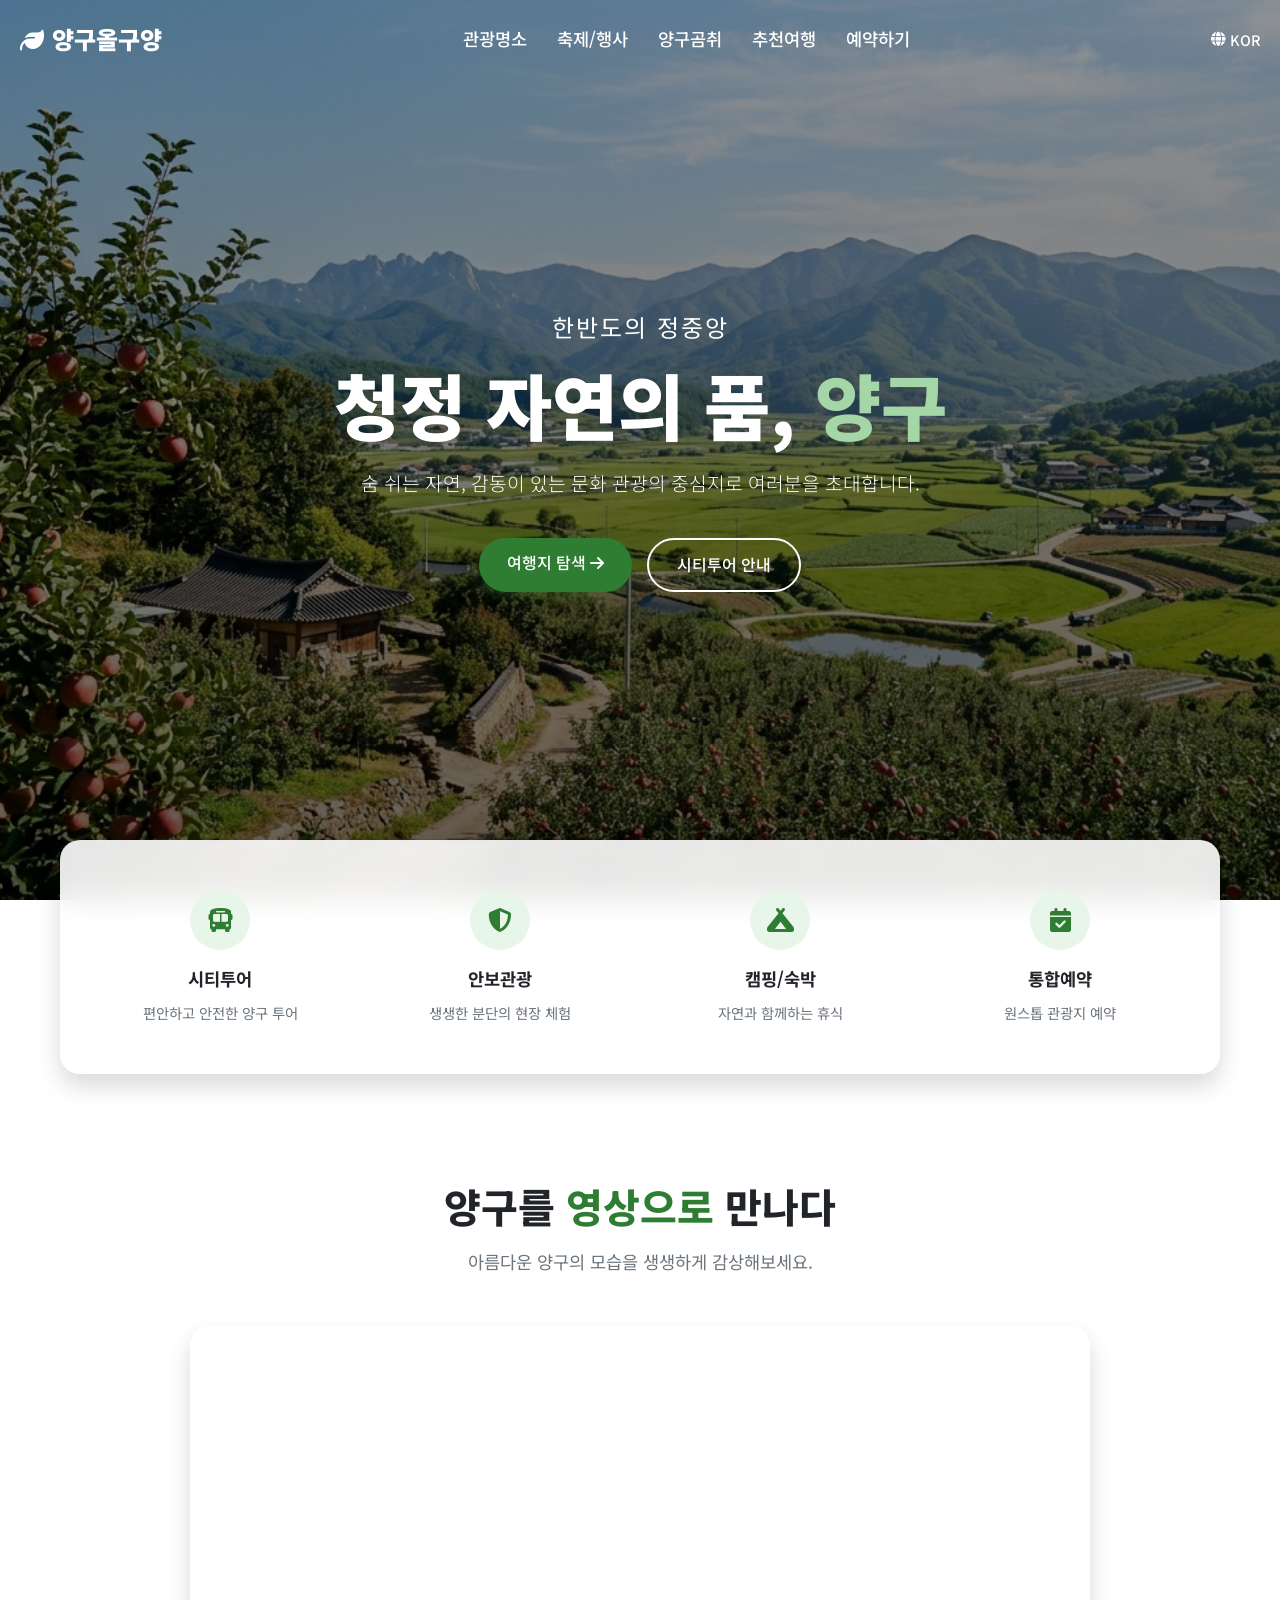
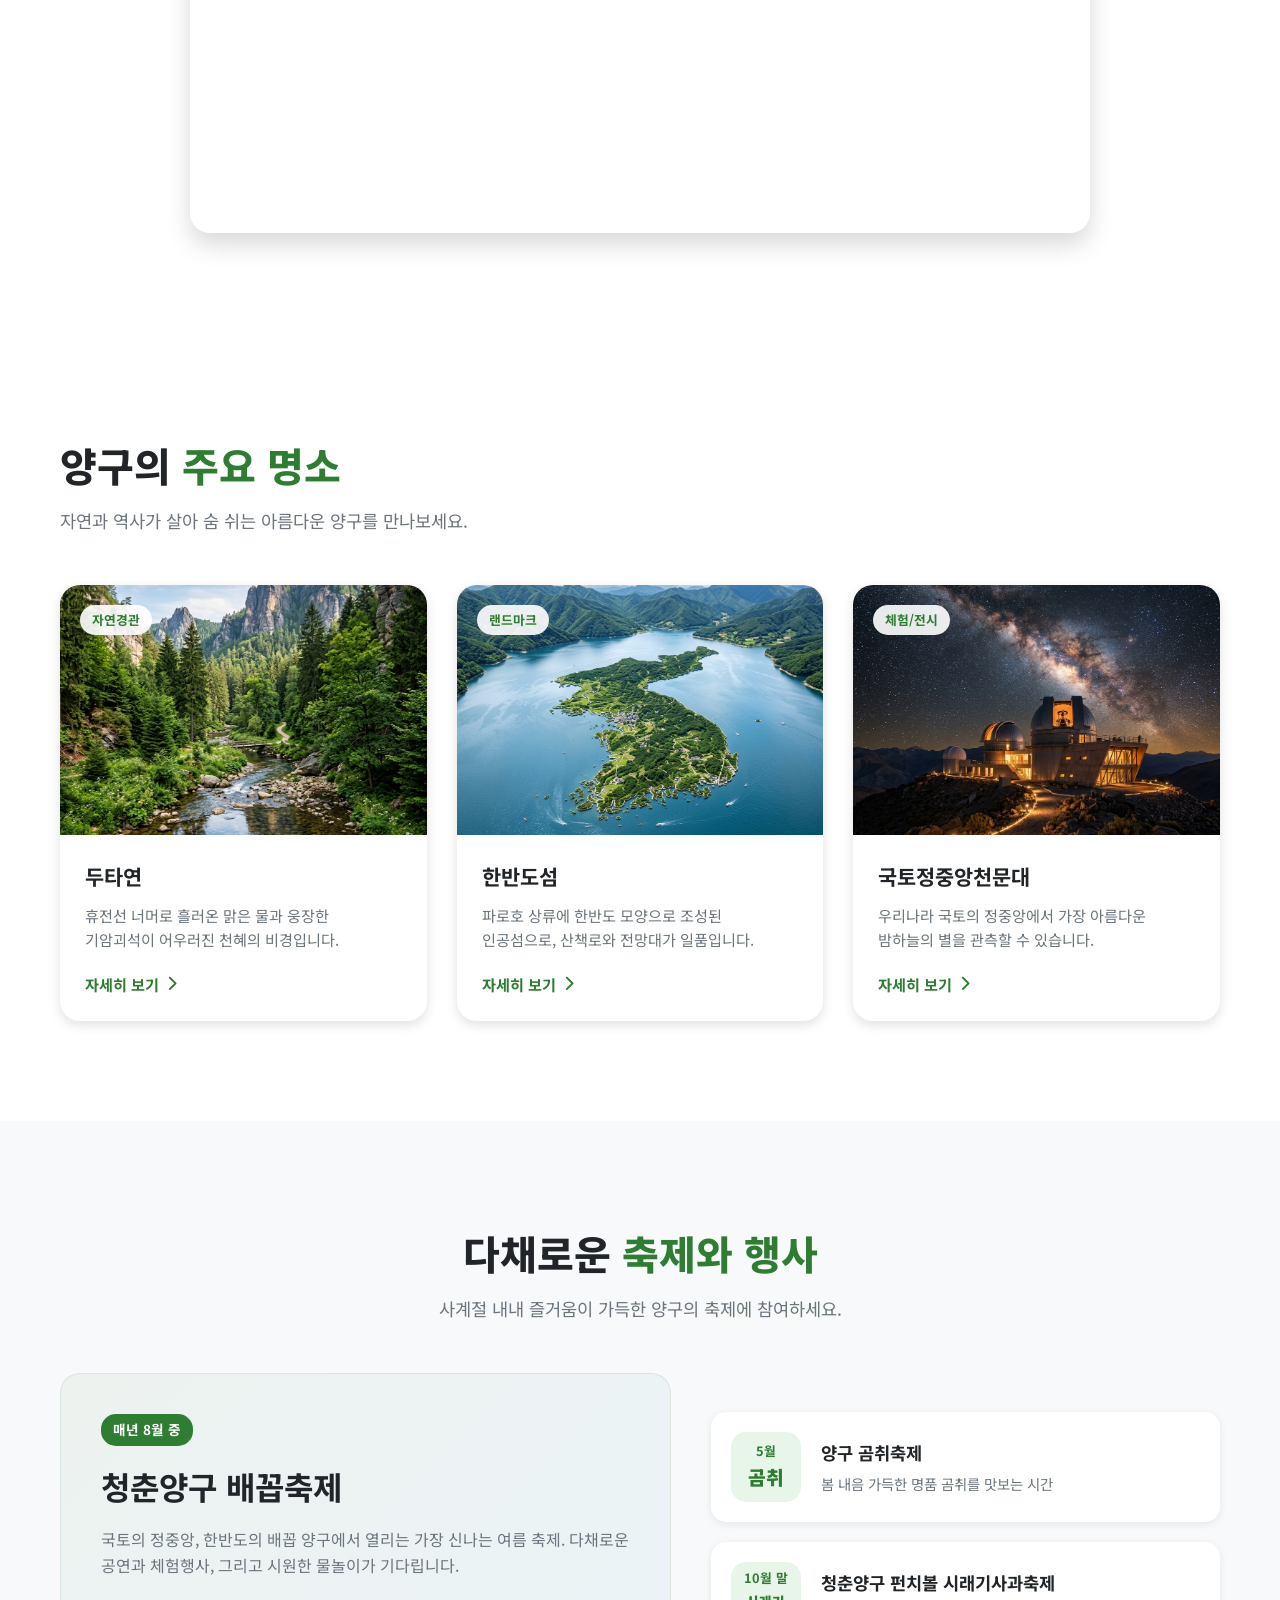
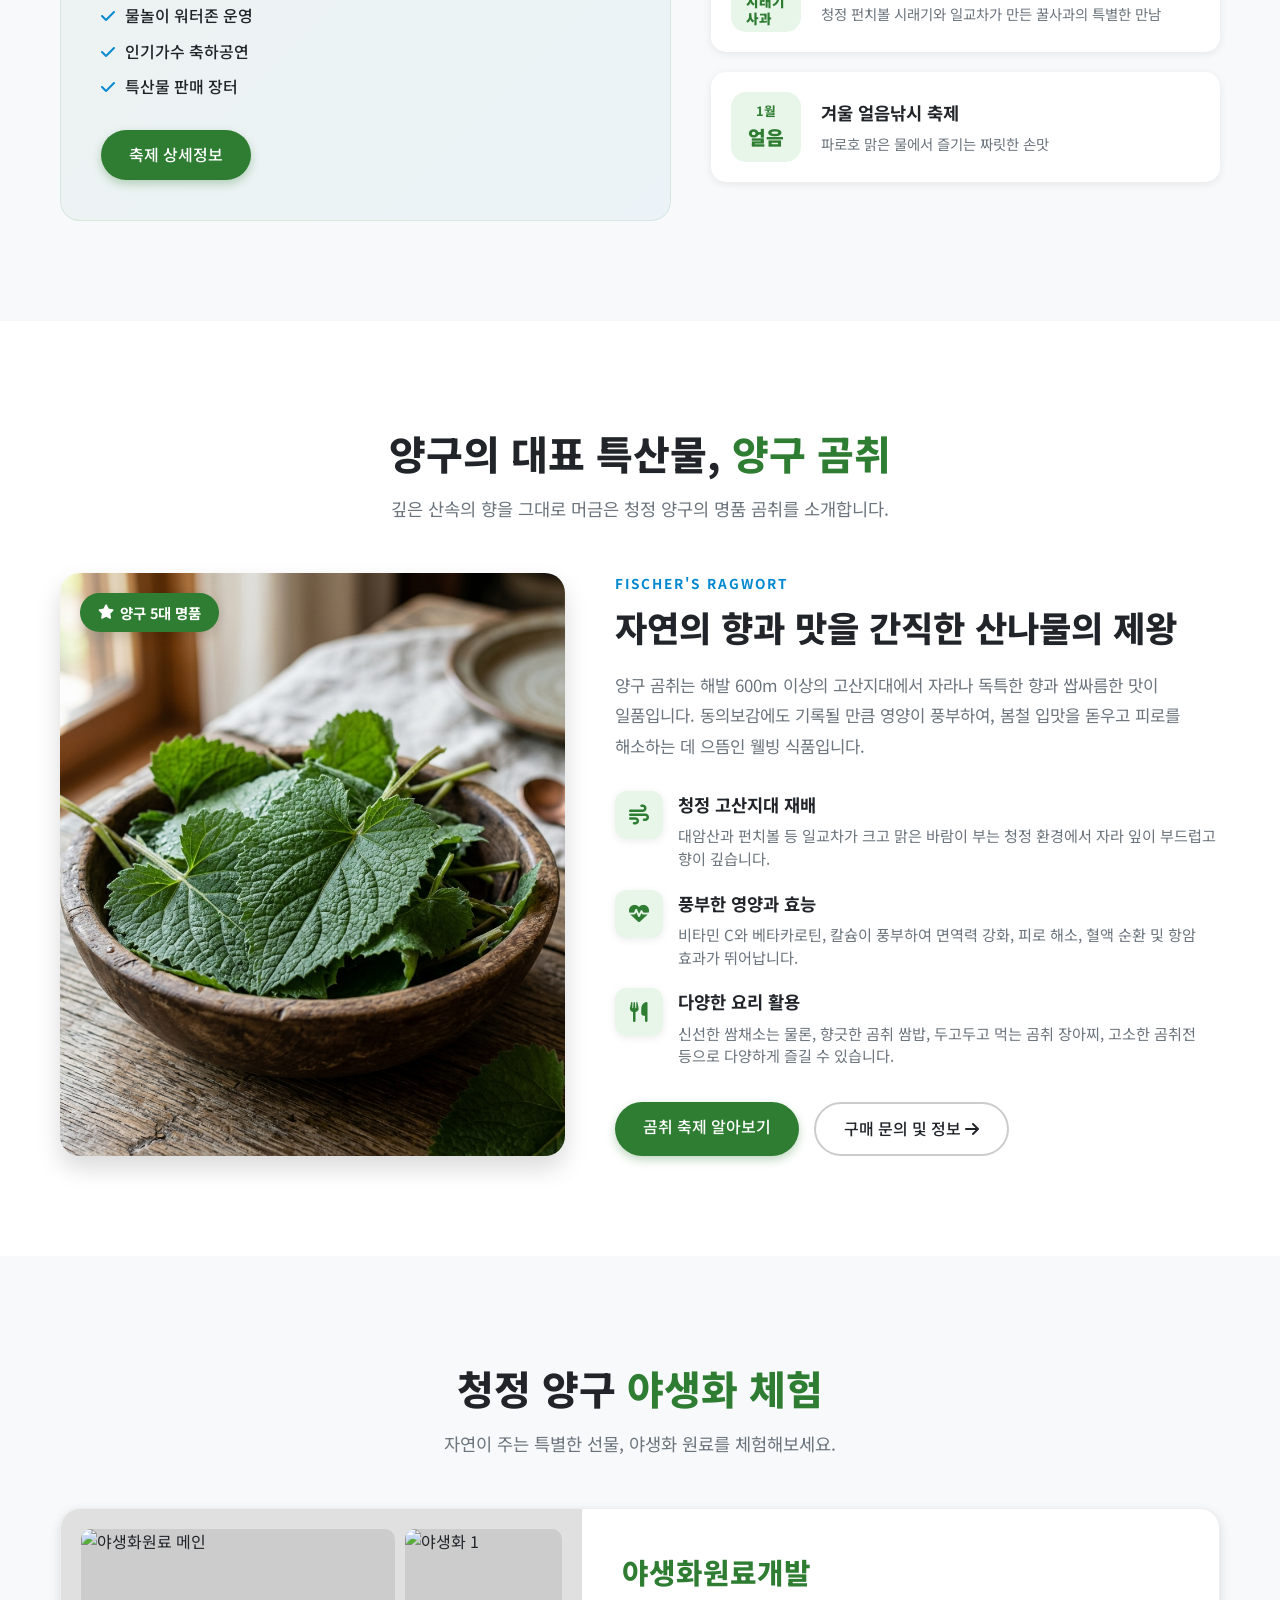
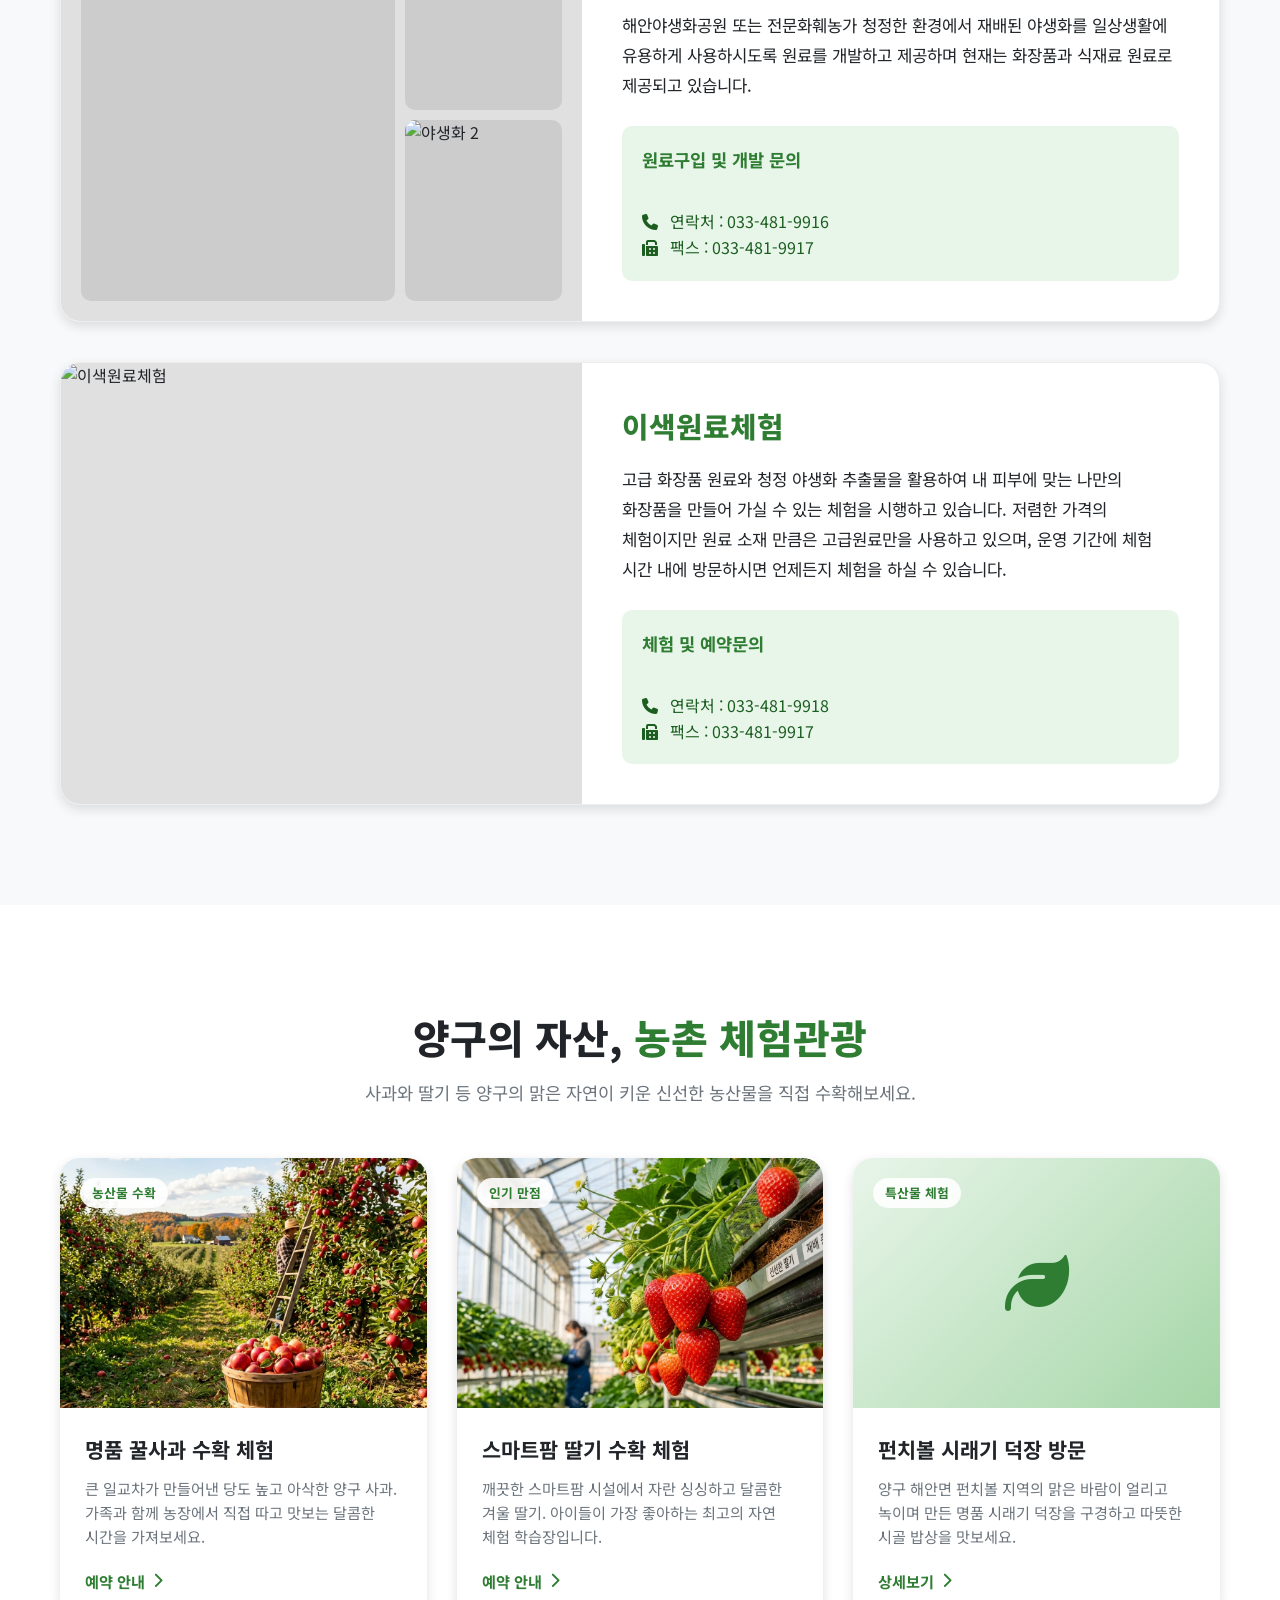
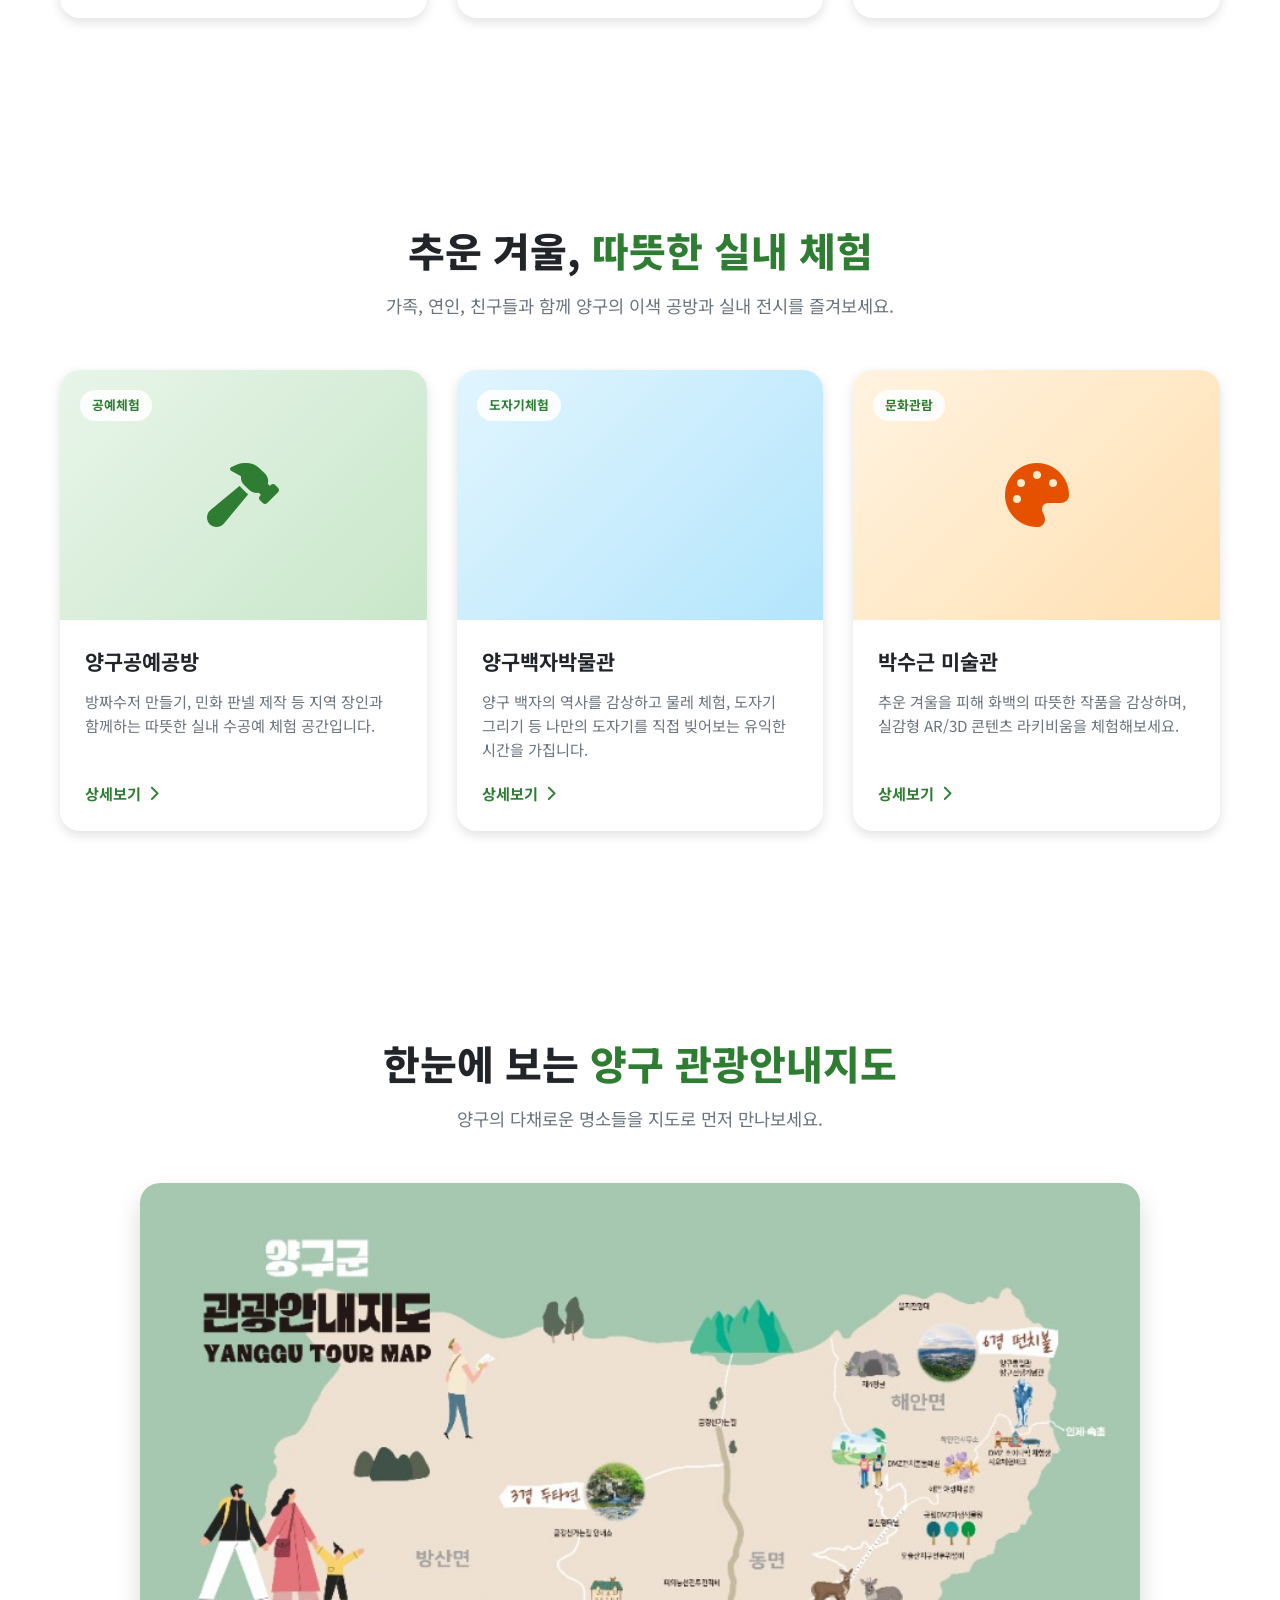
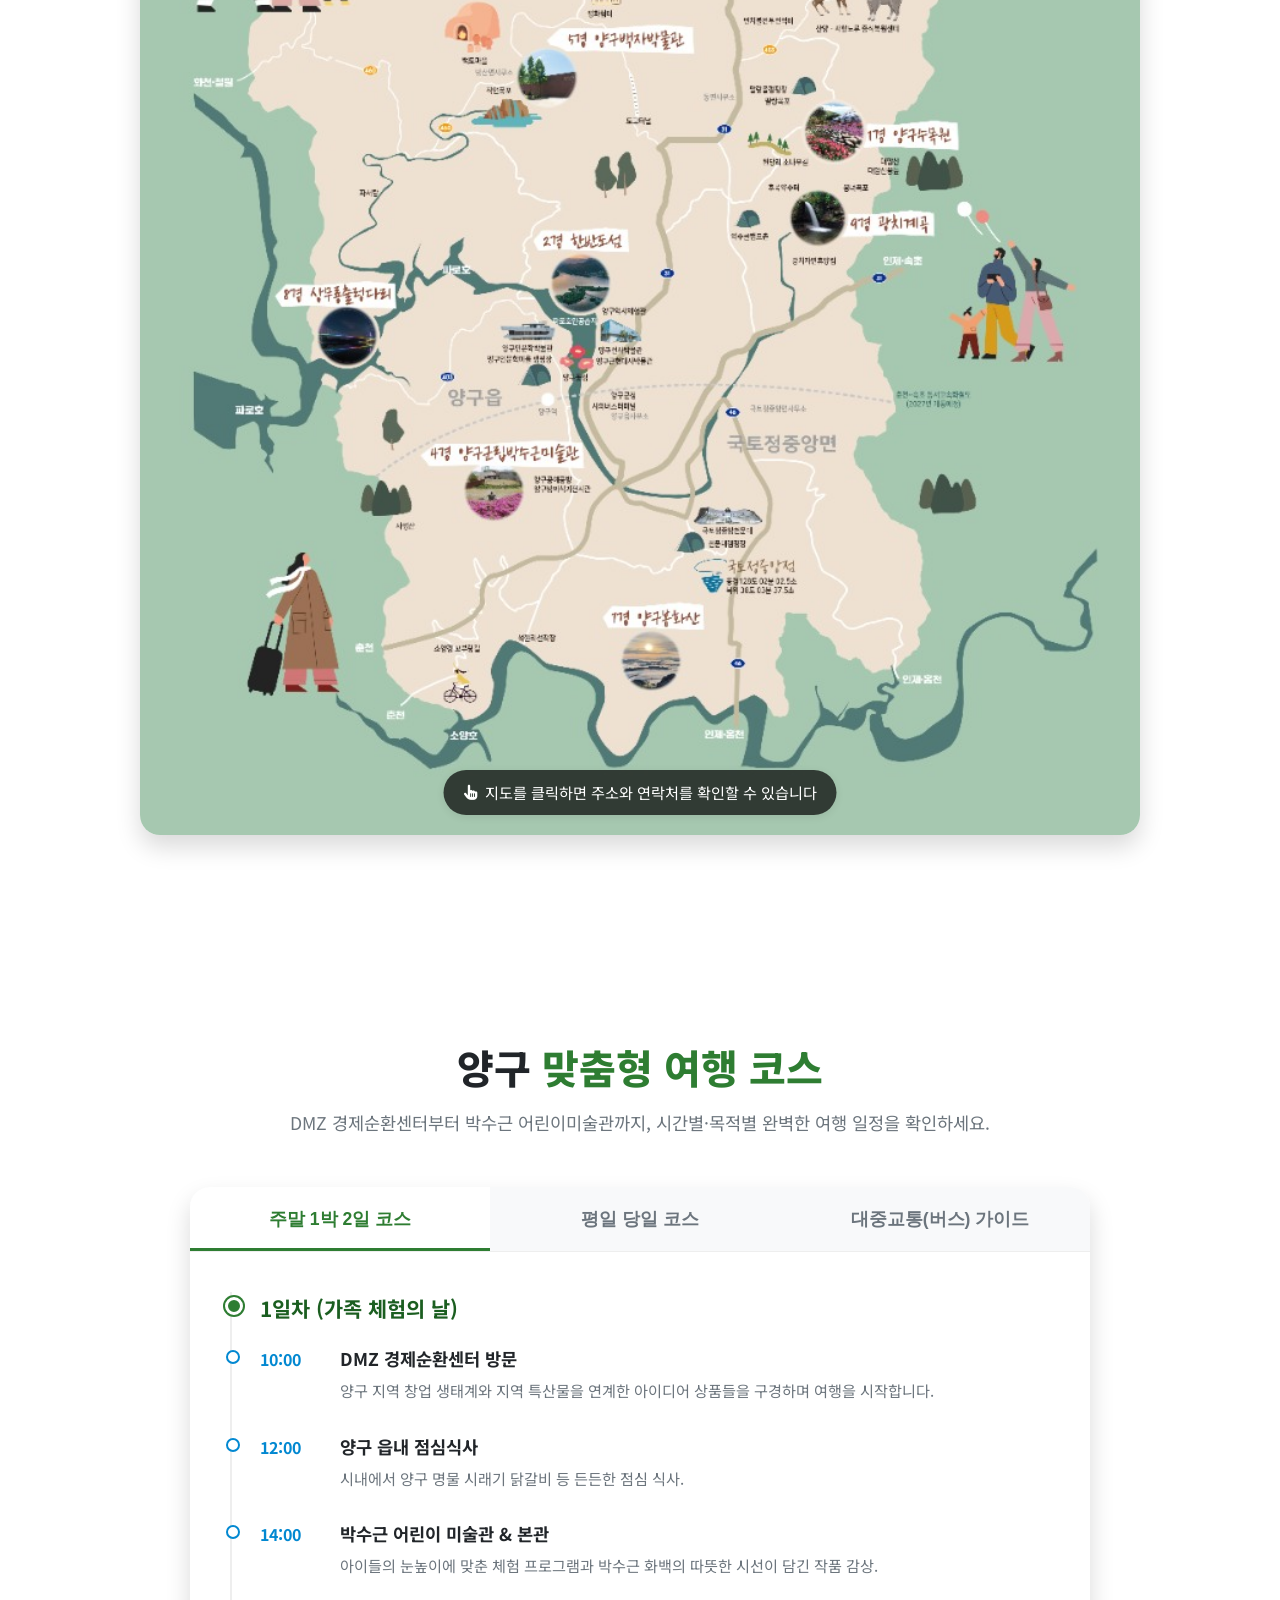
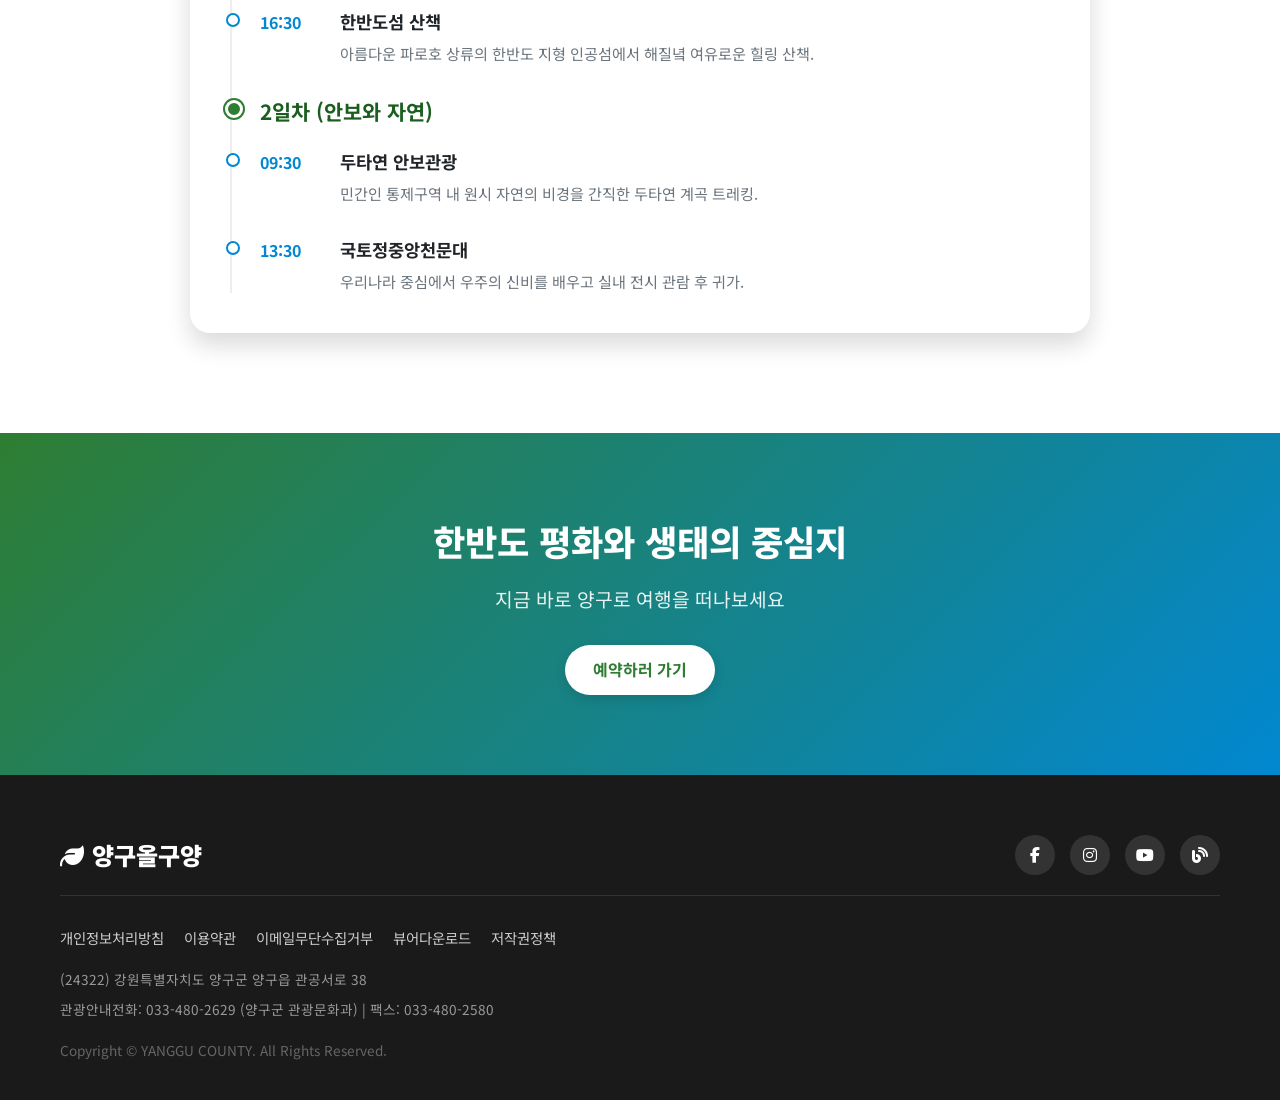
==== index.html @ b715e582 "first commit" ====
<!DOCTYPE html>
<html lang="ko">
<head>
    <meta charset="UTF-8">
    <meta name="viewport" content="width=device-width, initial-scale=1.0">
    <title>양구문화관광 - 양구올구양</title>
    <meta name="description" content="한반도의 배꼽, 청정 양구의 문화관광 정보를 안내합니다. 주요 관광지, 축제, 체험 정보를 확인하세요.">
    
    <link rel="stylesheet" href="styles.css">
    
    <!-- Google Fonts -->
    <link rel="preconnect" href="https://fonts.googleapis.com">
    <link rel="preconnect" href="https://fonts.gstatic.com" crossorigin>
    <link href="https://fonts.googleapis.com/css2?family=Noto+Sans+KR:wght@300;400;500;700;900&display=swap" rel="stylesheet">
    
    <!-- FontAwesome -->
    <link rel="stylesheet" href="https://cdnjs.cloudflare.com/ajax/libs/font-awesome/6.4.0/css/all.min.css">
</head>
<body>

    <!-- Header -->
    <header class="header" id="header">
        <div class="header-container">
            <div class="logo">
                <a href="#">
                    <span class="logo-icon"><i class="fa-solid fa-leaf"></i></span>
                    <span class="logo-text">양구올구양</span>
                </a>
            </div>
            
            <nav class="desktop-nav">
                <ul>
                    <li><a href="#attractions">관광명소</a></li>
                    <li><a href="#festivals">축제/행사</a></li>
                    <li><a href="#gomchwi">양구곰취</a></li>
                    <li><a href="#services">추천여행</a></li>
                    <li><a href="#reservation">예약하기</a></li>
                </ul>
            </nav>
            
            <div class="header-utils">
                <div class="lang-selector">
                    <i class="fa-solid fa-globe"></i> KOR
                </div>
                <button class="mobile-menu-btn" id="mobile-menu-btn" aria-label="메뉴 열기">
                    <i class="fa-solid fa-bars"></i>
                </button>
            </div>
        </div>
        
        <!-- Mobile Navigation -->
        <div class="mobile-nav" id="mobile-nav">
            <button class="close-menu-btn" id="close-menu-btn"><i class="fa-solid fa-times"></i></button>
            <ul>
                <li><a href="#attractions" class="mobile-link">관광명소</a></li>
                <li><a href="#festivals" class="mobile-link">축제/행사</a></li>
                <li><a href="#gomchwi" class="mobile-link">양구곰취</a></li>
                <li><a href="#services" class="mobile-link">추천여행</a></li>
                <li><a href="#reservation" class="mobile-link">예약하기</a></li>
            </ul>
        </div>
    </header>

    <!-- Hero Section -->
    <section class="hero" id="home">
        <!-- 이미지 경로는 실제 생성된 이미지명으로 렌더링되게 하거나, CSS에서 처리할 수 있습니다. 여기서 임시 스타일을 부여합니다. -->
        <div class="hero-bg"></div>
        <div class="hero-overlay"></div>
        <div class="hero-content">
            <h2 class="fade-up-1">한반도의 정중앙</h2>
            <h1 class="fade-up-2">청정 자연의 품, <span>양구</span></h1>
            <p class="fade-up-3">숨 쉬는 자연, 감동이 있는 문화 관광의 중심지로 여러분을 초대합니다.</p>
            <div class="hero-buttons fade-up-4">
                <a href="#attractions" class="btn btn-primary">여행지 탐색 <i class="fa-solid fa-arrow-right"></i></a>
                <a href="#services" class="btn btn-outline">시티투어 안내</a>
            </div>
        </div>
    </section>

    <!-- Quick Services Section -->
    <section class="quick-services" id="services">
        <div class="container">
            <div class="service-grid">
                <a href="#" class="service-card reveal">
                    <div class="icon-wrap"><i class="fa-solid fa-bus"></i></div>
                    <h3>시티투어</h3>
                    <p>편안하고 안전한 양구 투어</p>
                </a>
                <a href="#" class="service-card reveal">
                    <div class="icon-wrap"><i class="fa-solid fa-shield-halved"></i></div>
                    <h3>안보관광</h3>
                    <p>생생한 분단의 현장 체험</p>
                </a>
                <a href="#" class="service-card reveal">
                    <div class="icon-wrap"><i class="fa-solid fa-campground"></i></div>
                    <h3>캠핑/숙박</h3>
                    <p>자연과 함께하는 휴식</p>
                </a>
                <a href="#" class="service-card reveal">
                    <div class="icon-wrap"><i class="fa-solid fa-calendar-check"></i></div>
                    <h3>통합예약</h3>
                    <p>원스톱 관광지 예약</p>
                </a>
            </div>
        </div>
    </section>

    <!-- Video Section -->
    <section class="video-section section-padding" id="video">
        <div class="container">
            <div class="section-header reveal text-center">
                <h2>양구를 <span>영상으로</span> 만나다</h2>
                <p>아름다운 양구의 모습을 생생하게 감상해보세요.</p>
            </div>
            <div class="video-container reveal">
                <iframe width="100%" height="500" src="https://www.youtube.com/embed/1ogaGDS-Wug" title="YouTube video player" frameborder="0" allow="accelerometer; autoplay; clipboard-write; encrypted-media; gyroscope; picture-in-picture" allowfullscreen></iframe>
            </div>
        </div>
    </section>

    <!-- Best Attractions Section -->
    <section class="attractions section-padding" id="attractions">
        <div class="container">
            <div class="section-header reveal">
                <h2>양구의 <span>주요 명소</span></h2>
                <p>자연과 역사가 살아 숨 쉬는 아름다운 양구를 만나보세요.</p>
            </div>
            
            <div class="attraction-grid">
                <!-- Card 1 -->
                <div class="attraction-card reveal">
                    <div class="card-img">
                        <img src="images/duta_valley_1779165026328.png" alt="두타연" id="img-duta" class="dynamic-img">
                        <div class="card-badge">자연경관</div>
                    </div>
                    <div class="card-content">
                        <h3>두타연</h3>
                        <p>휴전선 너머로 흘러온 맑은 물과 웅장한 기암괴석이 어우러진 천혜의 비경입니다.</p>
                        <a href="#" class="read-more">자세히 보기 <i class="fa-solid fa-chevron-right"></i></a>
                    </div>
                </div>
                
                <!-- Card 2 -->
                <div class="attraction-card reveal" style="transition-delay: 0.1s;">
                    <div class="card-img">
                        <img src="images/korea_island_1779165040284.png" alt="한반도섬" id="img-island" class="dynamic-img">
                        <div class="card-badge">랜드마크</div>
                    </div>
                    <div class="card-content">
                        <h3>한반도섬</h3>
                        <p>파로호 상류에 한반도 모양으로 조성된 인공섬으로, 산책로와 전망대가 일품입니다.</p>
                        <a href="#" class="read-more">자세히 보기 <i class="fa-solid fa-chevron-right"></i></a>
                    </div>
                </div>
                
                <!-- Card 3 -->
                <div class="attraction-card reveal" style="transition-delay: 0.2s;">
                    <div class="card-img">
                        <img src="images/observatory_night_1779165054197.png" alt="국토정중앙천문대" id="img-observatory" class="dynamic-img">
                        <div class="card-badge">체험/전시</div>
                    </div>
                    <div class="card-content">
                        <h3>국토정중앙천문대</h3>
                        <p>우리나라 국토의 정중앙에서 가장 아름다운 밤하늘의 별을 관측할 수 있습니다.</p>
                        <a href="#" class="read-more">자세히 보기 <i class="fa-solid fa-chevron-right"></i></a>
                    </div>
                </div>
            </div>
        </div>
    </section>

    <!-- Festivals Section -->
    <section class="festivals section-padding" id="festivals">
        <div class="container">
            <div class="section-header reveal text-center">
                <h2>다채로운 <span>축제와 행사</span></h2>
                <p>사계절 내내 즐거움이 가득한 양구의 축제에 참여하세요.</p>
            </div>
            
            <div class="festival-content reveal">
                <div class="festival-featured">
                    <div class="festival-info">
                        <span class="festival-date">매년 8월 중</span>
                        <h3>청춘양구 배꼽축제</h3>
                        <p>국토의 정중앙, 한반도의 배꼽 양구에서 열리는 가장 신나는 여름 축제. 다채로운 공연과 체험행사, 그리고 시원한 물놀이가 기다립니다.</p>
                        <ul class="festival-features">
                            <li><i class="fa-solid fa-check"></i> 물놀이 워터존 운영</li>
                            <li><i class="fa-solid fa-check"></i> 인기가수 축하공연</li>
                            <li><i class="fa-solid fa-check"></i> 특산물 판매 장터</li>
                        </ul>
                        <a href="#" class="btn btn-primary">축제 상세정보</a>
                    </div>
                </div>
                <div class="festival-list">
                    <div class="festival-item">
                        <div class="date-box">
                            <span class="month">5월</span>
                            <span class="day">곰취</span>
                        </div>
                        <div class="item-info">
                            <h4>양구 곰취축제</h4>
                            <p>봄 내음 가득한 명품 곰취를 맛보는 시간</p>
                        </div>
                    </div>
                    <div class="festival-item">
                        <div class="date-box">
                            <span class="month">10월 말</span>
                            <span class="day" style="font-size: 0.85rem; line-height: 1.2; padding-top: 5px;">시래기<br>사과</span>
                        </div>
                        <div class="item-info">
                            <h4>청춘양구 펀치볼 시래기사과축제</h4>
                            <p>청정 펀치볼 시래기와 일교차가 만든 꿀사과의 특별한 만남</p>
                        </div>
                    </div>
                    <div class="festival-item">
                        <div class="date-box">
                            <span class="month">1월</span>
                            <span class="day">얼음</span>
                        </div>
                        <div class="item-info">
                            <h4>겨울 얼음낚시 축제</h4>
                            <p>파로호 맑은 물에서 즐기는 짜릿한 손맛</p>
                        </div>
                    </div>
                </div>
            </div>
        </div>
    </section>

    <!-- Gomchwi Specialty Section -->
    <section class="gomchwi-section section-padding" id="gomchwi">
        <div class="container">
            <div class="section-header reveal text-center">
                <h2>양구의 대표 특산물, <span>양구 곰취</span></h2>
                <p>깊은 산속의 향을 그대로 머금은 청정 양구의 명품 곰취를 소개합니다.</p>
            </div>
            
            <div class="gomchwi-grid reveal">
                <div class="gomchwi-image">
                    <img src="images/gomchwi_fresh.png" alt="양구 곰취" class="gomchwi-img">
                    <div class="gomchwi-badge"><i class="fa-solid fa-star"></i> 양구 5대 명품</div>
                </div>
                <div class="gomchwi-content">
                    <div class="gomchwi-tag">FISCHER'S RAGWORT</div>
                    <h3>자연의 향과 맛을 간직한 산나물의 제왕</h3>
                    <p>양구 곰취는 해발 600m 이상의 고산지대에서 자라나 독특한 향과 쌉싸름한 맛이 일품입니다. 동의보감에도 기록될 만큼 영양이 풍부하여, 봄철 입맛을 돋우고 피로를 해소하는 데 으뜸인 웰빙 식품입니다.</p>
                    
                    <div class="gomchwi-features">
                        <div class="feat-item">
                            <div class="feat-icon"><i class="fa-solid fa-wind"></i></div>
                            <div class="feat-text">
                                <h4>청정 고산지대 재배</h4>
                                <p>대암산과 펀치볼 등 일교차가 크고 맑은 바람이 부는 청정 환경에서 자라 잎이 부드럽고 향이 깊습니다.</p>
                            </div>
                        </div>
                        <div class="feat-item">
                            <div class="feat-icon"><i class="fa-solid fa-heart-pulse"></i></div>
                            <div class="feat-text">
                                <h4>풍부한 영양과 효능</h4>
                                <p>비타민 C와 베타카로틴, 칼슘이 풍부하여 면역력 강화, 피로 해소, 혈액 순환 및 항암 효과가 뛰어납니다.</p>
                            </div>
                        </div>
                        <div class="feat-item">
                            <div class="feat-icon"><i class="fa-solid fa-utensils"></i></div>
                            <div class="feat-text">
                                <h4>다양한 요리 활용</h4>
                                <p>신선한 쌈채소는 물론, 향긋한 곰취 쌈밥, 두고두고 먹는 곰취 장아찌, 고소한 곰취전 등으로 다양하게 즐길 수 있습니다.</p>
                            </div>
                        </div>
                    </div>
                    
                    <div class="gomchwi-action">
                        <a href="#festivals" class="btn btn-primary">곰취 축제 알아보기</a>
                        <a href="#" class="btn btn-outline-dark">구매 문의 및 정보 <i class="fa-solid fa-arrow-right"></i></a>
                    </div>
                </div>
            </div>
        </div>
    </section>

    <!-- Wildflower Experience Section -->
    <section class="experience section-padding" id="experience">
        <div class="container">
            <div class="section-header reveal text-center">
                <h2>청정 양구 <span>야생화 체험</span></h2>
                <p>자연이 주는 특별한 선물, 야생화 원료를 체험해보세요.</p>
            </div>
            
            <div class="experience-grid">
                <!-- 원료개발 -->
                <div class="experience-card reveal">
                    <div class="exp-images">
                        <!-- 사용자가 언급한 이미지 placeholder -->
                        <img src="images/pollut02.jpg" alt="야생화원료 메인" class="img-main">
                        <div class="img-sub">
                            <img src="images/1.jpg" alt="야생화 1">
                            <img src="images/2.jpg" alt="야생화 2">
                        </div>
                    </div>
                    <div class="exp-content">
                        <h3>야생화원료개발</h3>
                        <p>해안야생화공원 또는 전문화훼농가 청정한 환경에서 재배된 야생화를 일상생활에 유용하게 사용하시도록 원료를 개발하고 제공하며 현재는 화장품과 식재료 원료로 제공되고 있습니다.</p>
                        <div class="contact-info">
                            <strong>원료구입 및 개발 문의</strong><br>
                            <i class="fa-solid fa-phone"></i> 연락처 : 033-481-9916<br>
                            <i class="fa-solid fa-fax"></i> 팩스 : 033-481-9917
                        </div>
                    </div>
                </div>
                
                <!-- 원료체험 -->
                <div class="experience-card reveal" style="transition-delay: 0.2s;">
                    <div class="exp-images single-img">
                        <img src="images/6.jpg" alt="이색원료체험">
                    </div>
                    <div class="exp-content">
                        <h3>이색원료체험</h3>
                        <p>고급 화장품 원료와 청정 야생화 추출물을 활용하여 내 피부에 맞는 나만의 화장품을 만들어 가실 수 있는 체험을 시행하고 있습니다. 저렴한 가격의 체험이지만 원료 소재 만큼은 고급원료만을 사용하고 있으며, 운영 기간에 체험 시간 내에 방문하시면 언제든지 체험을 하실 수 있습니다.</p>
                        <div class="contact-info">
                            <strong>체험 및 예약문의</strong><br>
                            <i class="fa-solid fa-phone"></i> 연락처 : 033-481-9918<br>
                            <i class="fa-solid fa-fax"></i> 팩스 : 033-481-9917
                        </div>
                    </div>
                </div>
            </div>
        </div>
    </section>

    <!-- Agritourism Section -->
    <section class="agritourism section-padding" id="agri">
        <div class="container">
            <div class="section-header reveal text-center">
                <h2>양구의 자산, <span>농촌 체험관광</span></h2>
                <p>사과와 딸기 등 양구의 맑은 자연이 키운 신선한 농산물을 직접 수확해보세요.</p>
            </div>
            
            <div class="attraction-grid">
                <!-- Card 1 -->
                <div class="attraction-card reveal">
                    <div class="card-img">
                        <img src="images/farm_apple_1779167840014.png" alt="사과 수확 체험" class="dynamic-img">
                        <div class="card-badge">농산물 수확</div>
                    </div>
                    <div class="card-content">
                        <h3>명품 꿀사과 수확 체험</h3>
                        <p>큰 일교차가 만들어낸 당도 높고 아삭한 양구 사과. 가족과 함께 농장에서 직접 따고 맛보는 달콤한 시간을 가져보세요.</p>
                        <a href="#" class="read-more">예약 안내 <i class="fa-solid fa-chevron-right"></i></a>
                    </div>
                </div>
                
                <!-- Card 2 -->
                <div class="attraction-card reveal" style="transition-delay: 0.1s;">
                    <div class="card-img">
                        <img src="images/farm_strawberry_1779167824096.png" alt="딸기 수확 체험" class="dynamic-img">
                        <div class="card-badge">인기 만점</div>
                    </div>
                    <div class="card-content">
                        <h3>스마트팜 딸기 수확 체험</h3>
                        <p>깨끗한 스마트팜 시설에서 자란 싱싱하고 달콤한 겨울 딸기. 아이들이 가장 좋아하는 최고의 자연 체험 학습장입니다.</p>
                        <a href="#" class="read-more">예약 안내 <i class="fa-solid fa-chevron-right"></i></a>
                    </div>
                </div>
                
                <!-- Card 3 -->
                <div class="attraction-card reveal" style="transition-delay: 0.2s;">
                    <div class="card-img" style="background: linear-gradient(135deg, #e8f5e9, #a5d6a7); display: flex; align-items: center; justify-content: center; font-size: 4rem; color: var(--primary-color);">
                        <i class="fa-solid fa-leaf"></i>
                        <div class="card-badge">특산물 체험</div>
                    </div>
                    <div class="card-content">
                        <h3>펀치볼 시래기 덕장 방문</h3>
                        <p>양구 해안면 펀치볼 지역의 맑은 바람이 얼리고 녹이며 만든 명품 시래기 덕장을 구경하고 따뜻한 시골 밥상을 맛보세요.</p>
                        <a href="#" class="read-more">상세보기 <i class="fa-solid fa-chevron-right"></i></a>
                    </div>
                </div>
            </div>
        </div>
    </section>

    <!-- Winter Workshop Section -->
    <section class="winter-workshop section-padding" id="winter">
        <div class="container">
            <div class="section-header reveal text-center">
                <h2>추운 겨울, <span>따뜻한 실내 체험</span></h2>
                <p>가족, 연인, 친구들과 함께 양구의 이색 공방과 실내 전시를 즐겨보세요.</p>
            </div>
            
            <div class="attraction-grid">
                <!-- Card 1 -->
                <div class="attraction-card reveal">
                    <div class="card-img" style="background: linear-gradient(135deg, #e8f5e9, #c8e6c9); display: flex; align-items: center; justify-content: center; font-size: 4rem; color: var(--primary-color);">
                        <i class="fa-solid fa-hammer"></i>
                        <div class="card-badge">공예체험</div>
                    </div>
                    <div class="card-content">
                        <h3>양구공예공방</h3>
                        <p>방짜수저 만들기, 민화 판넬 제작 등 지역 장인과 함께하는 따뜻한 실내 수공예 체험 공간입니다.</p>
                        <a href="#" class="read-more">상세보기 <i class="fa-solid fa-chevron-right"></i></a>
                    </div>
                </div>
                
                <!-- Card 2 -->
                <div class="attraction-card reveal" style="transition-delay: 0.1s;">
                    <div class="card-img" style="background: linear-gradient(135deg, #e1f5fe, #b3e5fc); display: flex; align-items: center; justify-content: center; font-size: 4rem; color: var(--secondary-color);">
                        <i class="fa-solid fa-vase"></i>
                        <div class="card-badge">도자기체험</div>
                    </div>
                    <div class="card-content">
                        <h3>양구백자박물관</h3>
                        <p>양구 백자의 역사를 감상하고 물레 체험, 도자기 그리기 등 나만의 도자기를 직접 빚어보는 유익한 시간을 가집니다.</p>
                        <a href="#" class="read-more">상세보기 <i class="fa-solid fa-chevron-right"></i></a>
                    </div>
                </div>
                
                <!-- Card 3 -->
                <div class="attraction-card reveal" style="transition-delay: 0.2s;">
                    <div class="card-img" style="background: linear-gradient(135deg, #fff3e0, #ffe0b2); display: flex; align-items: center; justify-content: center; font-size: 4rem; color: #e65100;">
                        <i class="fa-solid fa-palette"></i>
                        <div class="card-badge">문화관람</div>
                    </div>
                    <div class="card-content">
                        <h3>박수근 미술관</h3>
                        <p>추운 겨울을 피해 화백의 따뜻한 작품을 감상하며, 실감형 AR/3D 콘텐츠 라키비움을 체험해보세요.</p>
                        <a href="#" class="read-more">상세보기 <i class="fa-solid fa-chevron-right"></i></a>
                    </div>
                </div>
            </div>
        </div>
    </section>

    <!-- Tourist Map Section -->
    <section class="tour-map section-padding" id="map">
        <div class="container">
            <div class="section-header reveal text-center">
                <h2>한눈에 보는 <span>양구 관광안내지도</span></h2>
                <p>양구의 다채로운 명소들을 지도로 먼저 만나보세요.</p>
            </div>
            <div class="map-container reveal" id="tour-map-btn" title="클릭하여 상세 정보 보기">
                <img src="images/tour_map.jpg" alt="양구군 관광안내지도" class="full-width-img" style="cursor: pointer;">
                <div class="map-overlay-text"><i class="fa-solid fa-hand-pointer"></i> 지도를 클릭하면 주소와 연락처를 확인할 수 있습니다</div>
            </div>
        </div>
    </section>

    <!-- Custom Travel Course Section -->
    <section class="travel-course section-padding" id="course">
        <div class="container">
            <div class="section-header reveal text-center">
                <h2>양구 <span>맞춤형 여행 코스</span></h2>
                <p>DMZ 경제순환센터부터 박수근 어린이미술관까지, 시간별·목적별 완벽한 여행 일정을 확인하세요.</p>
            </div>
            
            <div class="course-tabs reveal">
                <div class="tab-buttons">
                    <button class="tab-btn active" data-target="weekend">주말 1박 2일 코스</button>
                    <button class="tab-btn" data-target="weekday">평일 당일 코스</button>
                    <button class="tab-btn" data-target="bus">대중교통(버스) 가이드</button>
                </div>
                
                <div class="tab-content">
                    <!-- Tab 1: Weekend -->
                    <div class="tab-pane active" id="weekend">
                        <div class="timeline">
                            <div class="timeline-day"><h3>1일차 (가족 체험의 날)</h3></div>
                            <div class="timeline-item">
                                <div class="time">10:00</div>
                                <div class="content">
                                    <h4>DMZ 경제순환센터 방문</h4>
                                    <p>양구 지역 창업 생태계와 지역 특산물을 연계한 아이디어 상품들을 구경하며 여행을 시작합니다.</p>
                                </div>
                            </div>
                            <div class="timeline-item">
                                <div class="time">12:00</div>
                                <div class="content">
                                    <h4>양구 읍내 점심식사</h4>
                                    <p>시내에서 양구 명물 시래기 닭갈비 등 든든한 점심 식사.</p>
                                </div>
                            </div>
                            <div class="timeline-item">
                                <div class="time">14:00</div>
                                <div class="content">
                                    <h4>박수근 어린이 미술관 & 본관</h4>
                                    <p>아이들의 눈높이에 맞춘 체험 프로그램과 박수근 화백의 따뜻한 시선이 담긴 작품 감상.</p>
                                </div>
                            </div>
                            <div class="timeline-item">
                                <div class="time">16:30</div>
                                <div class="content">
                                    <h4>한반도섬 산책</h4>
                                    <p>아름다운 파로호 상류의 한반도 지형 인공섬에서 해질녘 여유로운 힐링 산책.</p>
                                </div>
                            </div>
                            <div class="timeline-day" style="margin-top: 30px;"><h3>2일차 (안보와 자연)</h3></div>
                            <div class="timeline-item">
                                <div class="time">09:30</div>
                                <div class="content">
                                    <h4>두타연 안보관광</h4>
                                    <p>민간인 통제구역 내 원시 자연의 비경을 간직한 두타연 계곡 트레킹.</p>
                                </div>
                            </div>
                            <div class="timeline-item">
                                <div class="time">13:30</div>
                                <div class="content">
                                    <h4>국토정중앙천문대</h4>
                                    <p>우리나라 중심에서 우주의 신비를 배우고 실내 전시 관람 후 귀가.</p>
                                </div>
                            </div>
                        </div>
                    </div>
                    
                    <!-- Tab 2: Weekday -->
                    <div class="tab-pane" id="weekday">
                        <div class="timeline">
                            <div class="timeline-day"><h3>평일 힐링 코스</h3></div>
                            <div class="timeline-item">
                                <div class="time">10:00</div>
                                <div class="content">
                                    <h4>양구 5일장 또는 중앙시장</h4>
                                    <p>(매월 5, 10, 15, 20, 25, 30일) 활기 넘치는 장터에서 양구 특산물 구경 및 먹거리 즐기기.</p>
                                </div>
                            </div>
                            <div class="timeline-item">
                                <div class="time">13:00</div>
                                <div class="content">
                                    <h4>양구백자박물관</h4>
                                    <p>양구 백자의 우수성을 알아보고 도자기 만들기 공방 체험 참여.</p>
                                </div>
                            </div>
                            <div class="timeline-item">
                                <div class="time">15:00</div>
                                <div class="content">
                                    <h4>양구수목원 & 생태관</h4>
                                    <p>계절마다 다른 꽃들이 만발하는 수목원과 신기한 생태관 탐방.</p>
                                </div>
                            </div>
                            <div class="timeline-item">
                                <div class="time">17:00</div>
                                <div class="content">
                                    <h4>파로호 꽃섬</h4>
                                    <p>시내와 가까운 꽃섬에서 인생 사진을 남기며 여행 마무리.</p>
                                </div>
                            </div>
                        </div>
                    </div>
                    
                    <!-- Tab 3: Bus Info -->
                    <div class="tab-pane" id="bus">
                        <div class="bus-info-card">
                            <h3><i class="fa-solid fa-bus"></i> 뚜벅이를 위한 양구 대중교통 가이드</h3>
                            <div class="bus-section">
                                <h4>1. 가장 추천: 양구 시티투어 버스</h4>
                                <p>넓은 양구 지역을 개별 버스로 다니기엔 제약이 많습니다. <strong>춘천역에서 출발하는 양구 시티투어 버스(금,토,일 운영)</strong>를 예약하시면 박수근미술관, 두타연, 펀치볼 등 주요 핵심 관광지를 가장 편리하고 저렴하게 둘러볼 수 있습니다.</p>
                            </div>
                            <div class="bus-section">
                                <h4>2. 양구 읍내 도보/시내버스 여행</h4>
                                <p>양구 시외버스터미널 도착 후, 파로호 꽃섬이나 양구 5일장, DMZ 경제순환센터 등은 읍내에서 가깝기 때문에 도보나 단거리 택시 이동을 추천합니다.</p>
                            </div>
                            <div class="bus-section">
                                <h4>3. 농어촌 버스 탑승 팁</h4>
                                <p>외곽 명소(수목원, 박수근미술관)로 향하는 농어촌 버스는 배차 간격이 넓습니다. 반드시 양구군청 교통정보 홈페이지나 터미널에서 시간표를 확인하고 움직이셔야 하며, 귀가 버스 시간도 미리 체크해 두는 것이 필수입니다.</p>
                            </div>
                            <a href="#" class="btn btn-primary" style="margin-top: 15px;">시티투어 사전 예약하기</a>
                        </div>
                    </div>
                </div>
            </div>
        </div>
    </section>

    <!-- Banner Section -->
    <section class="banner reveal">
        <div class="banner-content">
            <h2>한반도 평화와 생태의 중심지</h2>
            <p>지금 바로 양구로 여행을 떠나보세요</p>
            <a href="#reservation" class="btn btn-light">예약하러 가기</a>
        </div>
    </section>

    <!-- Footer -->
    <footer class="footer">
        <div class="container">
            <div class="footer-top">
                <div class="footer-logo">
                    <span class="logo-icon"><i class="fa-solid fa-leaf"></i></span>
                    <span class="logo-text">양구올구양</span>
                </div>
                <div class="footer-sns">
                    <a href="#" aria-label="Facebook"><i class="fa-brands fa-facebook-f"></i></a>
                    <a href="#" aria-label="Instagram"><i class="fa-brands fa-instagram"></i></a>
                    <a href="#" aria-label="Youtube"><i class="fa-brands fa-youtube"></i></a>
                    <a href="#" aria-label="Blog"><i class="fa-solid fa-blog"></i></a>
                </div>
            </div>
            
            <div class="footer-links">
                <a href="#">개인정보처리방침</a>
                <a href="#">이용약관</a>
                <a href="#">이메일무단수집거부</a>
                <a href="#">뷰어다운로드</a>
                <a href="#">저작권정책</a>
            </div>
            
            <div class="footer-info">
                <p>(24322) 강원특별자치도 양구군 양구읍 관공서로 38</p>
                <p>관광안내전화: 033-480-2629 (양구군 관광문화과) | 팩스: 033-480-2580</p>
                <p class="copyright">Copyright © YANGGU COUNTY. All Rights Reserved.</p>
            </div>
        </div>
    </footer>

    <!-- Map Info Modal -->
    <div class="map-modal" id="map-modal">
        <div class="map-modal-content">
            <button class="close-modal" id="close-modal">&times;</button>
            <div class="modal-tabs">
                <button class="modal-tab-btn active" data-target="modal-spots">양구 주요 관광지</button>
                <button class="modal-tab-btn" data-target="modal-foods">양구 모범 음식점</button>
            </div>
            
            <!-- Tourist Spots -->
            <div class="modal-tab-pane active" id="modal-spots">
                <div class="modal-list">
                    <div class="modal-item">
                        <span class="badge">1경</span>
                        <div class="info">
                            <h4>양구수목원</h4>
                            <p><i class="fa-solid fa-location-dot"></i> 강원 양구군 동면 숨골로310번길 132</p>
                            <p><i class="fa-solid fa-phone"></i> 033-480-2529</p>
                        </div>
                    </div>
                    <div class="modal-item">
                        <span class="badge">2경</span>
                        <div class="info">
                            <h4>한반도섬</h4>
                            <p><i class="fa-solid fa-location-dot"></i> 강원 양구군 양구읍 파로호로 869</p>
                            <p><i class="fa-solid fa-phone"></i> 033-480-2114</p>
                        </div>
                    </div>
                    <div class="modal-item">
                        <span class="badge">3경</span>
                        <div class="info">
                            <h4>두타연</h4>
                            <p><i class="fa-solid fa-location-dot"></i> 강원 양구군 방산면 두타연로 297</p>
                            <p><i class="fa-solid fa-phone"></i> 033-480-2251</p>
                        </div>
                    </div>
                    <div class="modal-item">
                        <span class="badge">4경</span>
                        <div class="info">
                            <h4>박수근미술관</h4>
                            <p><i class="fa-solid fa-location-dot"></i> 강원 양구군 양구읍 박수근로 265-15</p>
                            <p><i class="fa-solid fa-phone"></i> 033-480-2284</p>
                        </div>
                    </div>
                    <div class="modal-item">
                        <span class="badge">5경</span>
                        <div class="info">
                            <h4>양구백자박물관</h4>
                            <p><i class="fa-solid fa-location-dot"></i> 강원 양구군 방산면 평화로 5182</p>
                            <p><i class="fa-solid fa-phone"></i> 033-480-2664</p>
                        </div>
                    </div>
                    <div class="modal-item">
                        <span class="badge">6경</span>
                        <div class="info">
                            <h4>펀치볼 (해안면)</h4>
                            <p><i class="fa-solid fa-location-dot"></i> 강원 양구군 해안면 해안서화로 35</p>
                            <p><i class="fa-solid fa-phone"></i> 033-481-8565</p>
                        </div>
                    </div>
                </div>
            </div>
            
            <!-- Restaurants -->
            <div class="modal-tab-pane" id="modal-foods">
                <div class="modal-list">
                    <div class="modal-item">
                        <span class="badge" style="background:#e65100;">한식</span>
                        <div class="info">
                            <h4>시래원 (펀치볼 시래기 정식)</h4>
                            <p><i class="fa-solid fa-location-dot"></i> 강원 양구군 국토정중앙면 봉화산로 457</p>
                            <p><i class="fa-solid fa-phone"></i> 033-481-4200</p>
                            <p><i class="fa-solid fa-calendar-xmark"></i> <strong>휴무일:</strong> 매주 월요일</p>
                        </div>
                    </div>
                    <div class="modal-item">
                        <span class="badge" style="background:#e65100;">막국수</span>
                        <div class="info">
                            <h4>광치막국수</h4>
                            <p><i class="fa-solid fa-location-dot"></i> 강원 양구군 국토정중앙면 남동로 115</p>
                            <p><i class="fa-solid fa-phone"></i> 033-481-4095</p>
                            <p><i class="fa-solid fa-calendar-xmark"></i> <strong>휴무일:</strong> 매주 화요일</p>
                        </div>
                    </div>
                    <div class="modal-item">
                        <span class="badge" style="background:#e65100;">두부요리</span>
                        <div class="info">
                            <h4>양구재래식손두부</h4>
                            <p><i class="fa-solid fa-location-dot"></i> 강원 양구군 양구읍 학안로 6</p>
                            <p><i class="fa-solid fa-phone"></i> 033-482-4475</p>
                            <p><i class="fa-solid fa-calendar-xmark"></i> <strong>휴무일:</strong> 매월 1, 3번째 일요일</p>
                        </div>
                    </div>
                    <div class="modal-item">
                        <span class="badge" style="background:#e65100;">구이류</span>
                        <div class="info">
                            <h4>장수오골계 (숯불구이)</h4>
                            <p><i class="fa-solid fa-location-dot"></i> 강원 양구군 양구읍 밖오미길 13</p>
                            <p><i class="fa-solid fa-phone"></i> 033-481-8175</p>
                            <p><i class="fa-solid fa-calendar-xmark"></i> <strong>휴무일:</strong> 연중무휴</p>
                        </div>
                    </div>
                </div>
            </div>
        </div>
    </div>

    <script src="script.js"></script>
</body>
</html>
---- styles.css ----
/* --- CSS Variables & Design System --- */
:root {
    /* Colors */
    --primary-color: #2e7d32; /* 양구의 자연을 상징하는 그린 */
    --primary-dark: #1b5e20;
    --primary-light: #e8f5e9;
    --secondary-color: #0288d1; /* 호수와 하늘을 상징하는 블루 */
    
    --text-main: #212529;
    --text-muted: #6c757d;
    --text-light: #f8f9fa;
    
    --bg-main: #ffffff;
    --bg-alt: #f8f9fa;
    
    --white: #ffffff;
    --black: #000000;
    
    /* Shadows */
    --shadow-sm: 0 2px 8px rgba(0,0,0,0.08);
    --shadow-md: 0 4px 12px rgba(0,0,0,0.12);
    --shadow-lg: 0 12px 24px rgba(0,0,0,0.15);
    
    /* Transitions */
    --transition-fast: 0.2s ease;
    --transition-normal: 0.3s ease;
    --transition-slow: 0.5s ease;
}

/* --- Base Reset & Typography --- */
* {
    margin: 0;
    padding: 0;
    box-sizing: border-box;
}

html {
    scroll-behavior: smooth;
    scroll-snap-type: y proximity;
    scroll-padding-top: 80px;
}

body {
    font-family: 'Noto Sans KR', sans-serif;
    color: var(--text-main);
    background-color: var(--bg-main);
    line-height: 1.6;
    overflow-x: hidden;
    word-break: keep-all;
    overflow-wrap: break-word;
}

a {
    text-decoration: none;
    color: inherit;
    transition: color var(--transition-fast);
}

ul {
    list-style: none;
}

img {
    max-width: 100%;
    display: block;
}

.container {
    max-width: 1200px;
    margin: 0 auto;
    padding: 0 20px;
}

.section-padding {
    padding: 100px 0;
}

section {
    scroll-snap-align: start;
    scroll-margin-top: 80px;
}

/* --- Buttons --- */
.btn {
    display: inline-block;
    padding: 12px 28px;
    border-radius: 30px;
    font-weight: 500;
    font-size: 1rem;
    cursor: pointer;
    transition: all var(--transition-normal);
    border: none;
    outline: none;
}

.btn-primary {
    background-color: var(--primary-color);
    color: var(--white);
    box-shadow: 0 4px 10px rgba(46, 125, 50, 0.3);
}

.btn-primary:hover {
    background-color: var(--primary-dark);
    transform: translateY(-2px);
    box-shadow: 0 6px 15px rgba(46, 125, 50, 0.4);
}

.btn-outline {
    background-color: transparent;
    color: var(--white);
    border: 2px solid var(--white);
}

.btn-outline:hover {
    background-color: var(--white);
    color: var(--primary-dark);
    transform: translateY(-2px);
}

.btn-light {
    background-color: var(--white);
    color: var(--primary-color);
    font-weight: 700;
    box-shadow: var(--shadow-md);
}

.btn-light:hover {
    background-color: var(--bg-alt);
    transform: translateY(-2px);
}

/* --- Header (Glassmorphism) --- */
.header {
    position: fixed;
    top: 0;
    left: 0;
    width: 100%;
    z-index: 1000;
    transition: all var(--transition-normal);
    padding: 20px 0;
    background: transparent;
}

.header.scrolled {
    background: rgba(255, 255, 255, 0.95);
    backdrop-filter: blur(10px);
    box-shadow: var(--shadow-md);
    padding: 15px 0;
}

.header-container {
    max-width: 1400px;
    margin: 0 auto;
    padding: 0 20px;
    display: flex;
    justify-content: space-between;
    align-items: center;
}

.logo a {
    display: flex;
    align-items: center;
    gap: 8px;
    font-size: 1.5rem;
    font-weight: 900;
    color: var(--white);
    transition: color var(--transition-normal);
}

.header.scrolled .logo a {
    color: var(--primary-color);
}

.desktop-nav ul {
    display: flex;
    gap: 30px;
}

.desktop-nav a {
    color: var(--white);
    font-weight: 500;
    font-size: 1.1rem;
    position: relative;
}

.header.scrolled .desktop-nav a {
    color: var(--text-main);
}

.desktop-nav a::after {
    content: '';
    position: absolute;
    bottom: -5px;
    left: 0;
    width: 0;
    height: 2px;
    background-color: var(--primary-color);
    transition: width var(--transition-normal);
}

.header.scrolled .desktop-nav a::after {
    background-color: var(--primary-color);
}
.desktop-nav a:hover::after {
    width: 100%;
}

.header-utils {
    display: flex;
    align-items: center;
    gap: 20px;
    color: var(--white);
}

.header.scrolled .header-utils {
    color: var(--text-main);
}

.lang-selector {
    cursor: pointer;
    font-weight: 500;
    font-size: 0.9rem;
    display: flex;
    align-items: center;
    gap: 5px;
}

.mobile-menu-btn {
    display: none;
    background: none;
    border: none;
    color: inherit;
    font-size: 1.5rem;
    cursor: pointer;
}

/* Mobile Nav */
.mobile-nav {
    position: fixed;
    top: 0;
    right: -100%;
    width: 300px;
    height: 100vh;
    background-color: var(--white);
    box-shadow: -5px 0 15px rgba(0,0,0,0.1);
    z-index: 1001;
    transition: right var(--transition-normal);
    padding: 80px 30px 30px;
}

.mobile-nav.active {
    right: 0;
}

.close-menu-btn {
    position: absolute;
    top: 20px;
    right: 20px;
    background: none;
    border: none;
    font-size: 1.8rem;
    color: var(--text-main);
    cursor: pointer;
}

.mobile-nav ul {
    display: flex;
    flex-direction: column;
    gap: 20px;
}

.mobile-nav a {
    font-size: 1.2rem;
    font-weight: 500;
    color: var(--text-main);
    display: block;
    padding-bottom: 10px;
    border-bottom: 1px solid #eee;
}

/* --- Hero Section --- */
.hero {
    position: relative;
    height: 100vh;
    min-height: 600px;
    display: flex;
    align-items: center;
    justify-content: center;
    text-align: center;
    color: var(--white);
    overflow: hidden;
}

.hero-bg {
    position: absolute;
    top: 0;
    left: 0;
    width: 100%;
    height: 100%;
    background-color: #333; /* Fallback */
    background-image: url('images/new_hero_bg_1779167807430.png');
    background-size: cover;
    background-position: center;
    z-index: -2;
    transform: scale(1.05);
    animation: slowZoom 20s infinite alternate linear;
}

@keyframes slowZoom {
    0% { transform: scale(1); }
    100% { transform: scale(1.1); }
}

.hero-overlay {
    position: absolute;
    top: 0;
    left: 0;
    width: 100%;
    height: 100%;
    background: linear-gradient(to bottom, rgba(0,0,0,0.4) 0%, rgba(0,0,0,0.6) 100%);
    z-index: -1;
}

.hero-content {
    max-width: 800px;
    padding: 0 20px;
}

.hero h2 {
    font-size: 1.5rem;
    font-weight: 400;
    margin-bottom: 15px;
    letter-spacing: 2px;
}

.hero h1 {
    font-size: 4.5rem;
    font-weight: 900;
    margin-bottom: 20px;
    line-height: 1.2;
}

.hero h1 span {
    color: #a5d6a7; /* 밝은 그린 */
}

.hero p {
    font-size: 1.2rem;
    font-weight: 300;
    margin-bottom: 40px;
    opacity: 0.9;
}

.hero-buttons {
    display: flex;
    gap: 15px;
    justify-content: center;
}

/* Initial hidden state for hero animations */
.fade-up-1, .fade-up-2, .fade-up-3, .fade-up-4 {
    opacity: 0;
    transform: translateY(30px);
    animation: fadeUpAnim 0.8s forwards;
}
.fade-up-1 { animation-delay: 0.2s; }
.fade-up-2 { animation-delay: 0.4s; }
.fade-up-3 { animation-delay: 0.6s; }
.fade-up-4 { animation-delay: 0.8s; }

@keyframes fadeUpAnim {
    to {
        opacity: 1;
        transform: translateY(0);
    }
}

/* --- Quick Services Section --- */
.quick-services {
    margin-top: -60px;
    position: relative;
    z-index: 10;
}

.service-grid {
    display: grid;
    grid-template-columns: repeat(4, 1fr);
    gap: 20px;
    background: rgba(255, 255, 255, 0.9);
    backdrop-filter: blur(15px);
    border-radius: 20px;
    padding: 30px;
    box-shadow: var(--shadow-lg);
}

.service-card {
    text-align: center;
    padding: 20px;
    border-radius: 15px;
    transition: all var(--transition-normal);
}

.service-card:hover {
    background: var(--white);
    transform: translateY(-5px);
    box-shadow: var(--shadow-sm);
}

.service-card .icon-wrap {
    width: 60px;
    height: 60px;
    background-color: var(--primary-light);
    color: var(--primary-color);
    border-radius: 50%;
    display: flex;
    align-items: center;
    justify-content: center;
    font-size: 1.5rem;
    margin: 0 auto 15px;
    transition: all var(--transition-normal);
}

.service-card:hover .icon-wrap {
    background-color: var(--primary-color);
    color: var(--white);
}

.service-card h3 {
    font-size: 1.1rem;
    font-weight: 700;
    margin-bottom: 8px;
}

.service-card p {
    font-size: 0.9rem;
    color: var(--text-muted);
}

/* --- Section Headers --- */
.section-header {
    margin-bottom: 50px;
}

.section-header.text-center {
    text-align: center;
}

.section-header h2 {
    font-size: 2.5rem;
    font-weight: 800;
    margin-bottom: 10px;
}

.section-header h2 span {
    color: var(--primary-color);
}

.section-header p {
    color: var(--text-muted);
    font-size: 1.1rem;
}

/* --- Attractions Section --- */
.attraction-grid {
    display: grid;
    grid-template-columns: repeat(3, 1fr);
    gap: 30px;
}

.attraction-card {
    background: var(--white);
    border-radius: 20px;
    overflow: hidden;
    box-shadow: var(--shadow-md);
    transition: all var(--transition-normal);
    height: 100%;
    display: flex;
    flex-direction: column;
}

.attraction-card:hover {
    transform: translateY(-10px);
    box-shadow: var(--shadow-lg);
}

.card-img {
    position: relative;
    height: 250px;
    overflow: hidden;
}

.card-img img {
    width: 100%;
    height: 100%;
    object-fit: cover;
    transition: transform 0.5s ease;
}

.attraction-card:hover .card-img img {
    transform: scale(1.1);
}

.card-badge {
    position: absolute;
    top: 20px;
    left: 20px;
    background: rgba(255, 255, 255, 0.9);
    color: var(--primary-color);
    padding: 5px 12px;
    border-radius: 20px;
    font-size: 0.8rem;
    font-weight: 700;
}

.card-content {
    padding: 25px;
    flex-grow: 1;
    display: flex;
    flex-direction: column;
}

.card-content h3 {
    font-size: 1.3rem;
    margin-bottom: 10px;
}

.card-content p {
    color: var(--text-muted);
    font-size: 0.95rem;
    margin-bottom: 20px;
    flex-grow: 1;
}

.read-more {
    display: flex;
    align-items: center;
    gap: 8px;
    color: var(--primary-color);
    font-weight: 700;
    font-size: 0.95rem;
}

.read-more:hover {
    color: var(--primary-dark);
}

/* --- Festivals Section --- */
.festivals {
    background-color: var(--bg-alt);
}

.festival-content {
    display: grid;
    grid-template-columns: 1.2fr 1fr;
    gap: 40px;
    align-items: center;
}

.festival-featured {
    background: linear-gradient(135deg, rgba(46,125,50,0.05) 0%, rgba(2,136,209,0.05) 100%);
    padding: 40px;
    border-radius: 20px;
    border: 1px solid rgba(46,125,50,0.1);
}

.festival-date {
    display: inline-block;
    background: var(--primary-color);
    color: var(--white);
    padding: 5px 12px;
    border-radius: 15px;
    font-size: 0.85rem;
    font-weight: 700;
    margin-bottom: 15px;
}

.festival-info h3 {
    font-size: 2rem;
    margin-bottom: 15px;
}

.festival-info p {
    color: var(--text-muted);
    margin-bottom: 25px;
}

.festival-features {
    margin-bottom: 30px;
}

.festival-features li {
    margin-bottom: 10px;
    display: flex;
    align-items: center;
    gap: 10px;
    font-weight: 500;
}

.festival-features i {
    color: var(--secondary-color);
}

.festival-list {
    display: flex;
    flex-direction: column;
    gap: 20px;
}

.festival-item {
    background: var(--white);
    padding: 20px;
    border-radius: 15px;
    display: flex;
    align-items: center;
    gap: 20px;
    box-shadow: var(--shadow-sm);
    transition: all var(--transition-fast);
}

.festival-item:hover {
    transform: translateX(10px);
    box-shadow: var(--shadow-md);
    border-left: 4px solid var(--primary-color);
}

.date-box {
    background: var(--primary-light);
    color: var(--primary-color);
    width: 70px;
    height: 70px;
    border-radius: 15px;
    display: flex;
    flex-direction: column;
    align-items: center;
    justify-content: center;
    flex-shrink: 0;
}

.date-box .month {
    font-size: 0.8rem;
    font-weight: 700;
}

.date-box .day {
    font-size: 1.2rem;
    font-weight: 900;
}

.item-info h4 {
    font-size: 1.1rem;
    margin-bottom: 5px;
}

.item-info p {
    font-size: 0.9rem;
    color: var(--text-muted);
}

/* --- Video Section --- */
.video-section {
    background-color: var(--bg-main);
}
.video-container {
    border-radius: 20px;
    overflow: hidden;
    box-shadow: var(--shadow-lg);
    max-width: 900px;
    margin: 0 auto;
}
.video-container iframe {
    width: 100%;
    aspect-ratio: 16 / 9;
    height: auto;
    display: block;
}

/* --- Experience Section --- */
.experience {
    background-color: var(--bg-alt);
}
.experience-grid {
    display: flex;
    flex-direction: column;
    gap: 40px;
}
.experience-card {
    display: flex;
    background: var(--white);
    border-radius: 20px;
    overflow: hidden;
    box-shadow: var(--shadow-md);
    border: 1px solid #eee;
    transition: all var(--transition-normal);
}
.experience-card:hover {
    transform: translateY(-5px);
    box-shadow: var(--shadow-lg);
}
.exp-images {
    width: 45%;
    display: flex;
    gap: 10px;
    padding: 20px;
    background: #e0e0e0; /* Placeholder background */
}
.exp-images.single-img {
    padding: 0;
}
.exp-images.single-img img {
    width: 100%;
    height: 100%;
    object-fit: cover;
    min-height: 300px;
}
.exp-images .img-main {
    flex: 2;
    border-radius: 10px;
    object-fit: cover;
    background: #ccc;
}
.exp-images .img-sub {
    flex: 1;
    display: flex;
    flex-direction: column;
    gap: 10px;
}
.exp-images .img-sub img {
    height: 50%;
    border-radius: 10px;
    object-fit: cover;
    background: #ccc;
}
.exp-content {
    width: 55%;
    padding: 40px;
    display: flex;
    flex-direction: column;
    justify-content: center;
}
.exp-content h3 {
    font-size: 1.8rem;
    color: var(--primary-color);
    margin-bottom: 15px;
    font-weight: 800;
}
.exp-content p {
    font-size: 1.05rem;
    color: var(--text-main);
    margin-bottom: 25px;
    line-height: 1.8;
}
.contact-info {
    background: var(--primary-light);
    padding: 20px;
    border-radius: 10px;
    color: var(--primary-dark);
    line-height: 1.6;
}
.contact-info strong {
    font-size: 1.1rem;
    display: block;
    margin-bottom: 10px;
    color: var(--primary-color);
}
.contact-info i {
    margin-right: 8px;
    width: 16px;
    text-align: center;
}
/* --- Gomchwi Section --- */
.gomchwi-section {
    background-color: var(--white);
}

.gomchwi-grid {
    display: grid;
    grid-template-columns: 1fr 1.2fr;
    gap: 50px;
    align-items: stretch;
}

.gomchwi-image {
    position: relative;
    border-radius: 20px;
    overflow: hidden;
    box-shadow: var(--shadow-lg);
    min-height: 450px;
}

.gomchwi-img {
    width: 100%;
    height: 100%;
    object-fit: cover;
    transition: transform var(--transition-slow);
}

.gomchwi-image:hover .gomchwi-img {
    transform: scale(1.05);
}

.gomchwi-badge {
    position: absolute;
    top: 20px;
    left: 20px;
    background: var(--primary-color);
    color: var(--white);
    padding: 8px 18px;
    border-radius: 30px;
    font-size: 0.9rem;
    font-weight: 700;
    box-shadow: var(--shadow-md);
    display: flex;
    align-items: center;
    gap: 6px;
    z-index: 2;
}

.gomchwi-content {
    display: flex;
    flex-direction: column;
    justify-content: center;
}

.gomchwi-tag {
    font-size: 0.85rem;
    font-weight: 700;
    color: var(--secondary-color);
    letter-spacing: 2px;
    margin-bottom: 10px;
}

.gomchwi-content h3 {
    font-size: 2.2rem;
    font-weight: 800;
    line-height: 1.3;
    margin-bottom: 20px;
    color: var(--text-main);
}

.gomchwi-content > p {
    font-size: 1.05rem;
    color: var(--text-muted);
    margin-bottom: 30px;
    line-height: 1.8;
}

.gomchwi-features {
    display: flex;
    flex-direction: column;
    gap: 20px;
    margin-bottom: 35px;
}

.feat-item {
    display: flex;
    gap: 15px;
    align-items: flex-start;
}

.feat-icon {
    width: 48px;
    height: 48px;
    background-color: var(--primary-light);
    color: var(--primary-color);
    border-radius: 12px;
    display: flex;
    align-items: center;
    justify-content: center;
    font-size: 1.25rem;
    flex-shrink: 0;
    box-shadow: var(--shadow-sm);
}

.feat-text h4 {
    font-size: 1.1rem;
    font-weight: 700;
    margin-bottom: 5px;
    color: var(--text-main);
}

.feat-text p {
    font-size: 0.95rem;
    color: var(--text-muted);
    line-height: 1.5;
}

.gomchwi-action {
    display: flex;
    gap: 15px;
}

.btn-outline-dark {
    background-color: transparent;
    color: var(--text-main);
    border: 2px solid #ccc;
}

.btn-outline-dark:hover {
    background-color: var(--text-main);
    color: var(--white);
    border-color: var(--text-main);
    transform: translateY(-2px);
}

/* --- Tourist Map Section --- */
.tour-map {
    background-color: var(--white);
}
.map-container {
    border-radius: 20px;
    overflow: hidden;
    box-shadow: var(--shadow-lg);
    max-width: 1000px;
    margin: 0 auto;
}
.full-width-img {
    width: 100%;
    height: auto;
    display: block;
}

/* --- Travel Course Tabs & Timeline --- */
.travel-course {
    background-color: var(--bg-main);
}
.course-tabs {
    max-width: 900px;
    margin: 0 auto;
    background: var(--white);
    border-radius: 20px;
    box-shadow: var(--shadow-lg);
    overflow: hidden;
}
.tab-buttons {
    display: flex;
    border-bottom: 1px solid #eee;
    background: var(--bg-alt);
}
.tab-btn {
    flex: 1;
    padding: 20px;
    border: none;
    background: transparent;
    font-size: 1.1rem;
    font-weight: 700;
    color: var(--text-muted);
    cursor: pointer;
    transition: all var(--transition-fast);
    position: relative;
}
.tab-btn.active {
    color: var(--primary-color);
    background: var(--white);
}
.tab-btn.active::after {
    content: '';
    position: absolute;
    bottom: 0;
    left: 0;
    width: 100%;
    height: 3px;
    background-color: var(--primary-color);
}
.tab-btn:hover:not(.active) {
    color: var(--text-main);
    background: #f0f0f0;
}
.tab-content {
    padding: 40px;
}
.tab-pane {
    display: none;
    animation: fadeIn 0.5s;
}
.tab-pane.active {
    display: block;
}
@keyframes fadeIn {
    from { opacity: 0; transform: translateY(10px); }
    to { opacity: 1; transform: translateY(0); }
}

/* Timeline */
.timeline {
    position: relative;
    padding-left: 30px;
}
.timeline::before {
    content: '';
    position: absolute;
    left: 0;
    top: 0;
    width: 2px;
    height: 100%;
    background-color: #eee;
}
.timeline-day h3 {
    font-size: 1.3rem;
    color: var(--primary-dark);
    margin-bottom: 20px;
    position: relative;
}
.timeline-day h3::before {
    content: '';
    position: absolute;
    left: -35px;
    top: 5px;
    width: 12px;
    height: 12px;
    border-radius: 50%;
    background-color: var(--primary-color);
    border: 3px solid var(--white);
    box-shadow: 0 0 0 2px var(--primary-color);
}
.timeline-item {
    position: relative;
    margin-bottom: 30px;
    display: flex;
    gap: 20px;
}
.timeline-item::before {
    content: '';
    position: absolute;
    left: -34px;
    top: 5px;
    width: 10px;
    height: 10px;
    border-radius: 50%;
    background-color: var(--white);
    border: 2px solid var(--secondary-color);
}
.timeline-item:last-child {
    margin-bottom: 0;
}
.time {
    width: 60px;
    flex-shrink: 0;
    font-weight: 700;
    color: var(--secondary-color);
    padding-top: 2px;
}
.content h4 {
    font-size: 1.1rem;
    margin-bottom: 5px;
    color: var(--text-main);
}
.content p {
    font-size: 0.95rem;
    color: var(--text-muted);
}

/* Bus Info Card */
.bus-info-card h3 {
    font-size: 1.5rem;
    color: var(--primary-color);
    margin-bottom: 25px;
    display: flex;
    align-items: center;
    gap: 10px;
}
.bus-section {
    background: var(--bg-alt);
    padding: 20px;
    border-radius: 10px;
    margin-bottom: 15px;
}
.bus-section h4 {
    font-size: 1.1rem;
    margin-bottom: 10px;
    color: var(--text-main);
}
.bus-section p {
    font-size: 0.95rem;
    color: var(--text-muted);
    line-height: 1.6;
}

/* --- Banner --- */
.banner {
    background: linear-gradient(135deg, var(--primary-color), var(--secondary-color));
    padding: 80px 20px;
    text-align: center;
    color: var(--white);
}

.banner h2 {
    font-size: 2.2rem;
    font-weight: 800;
    margin-bottom: 15px;
}

.banner p {
    font-size: 1.2rem;
    margin-bottom: 30px;
    opacity: 0.9;
}

/* --- Footer --- */
.footer {
    background-color: #1a1a1a;
    color: #999;
    padding: 60px 0 30px;
}

.footer-top {
    display: flex;
    justify-content: space-between;
    align-items: center;
    margin-bottom: 30px;
    padding-bottom: 20px;
    border-bottom: 1px solid #333;
}

.footer-logo {
    display: flex;
    align-items: center;
    gap: 8px;
    font-size: 1.5rem;
    font-weight: 900;
    color: var(--white);
}

.footer-sns {
    display: flex;
    gap: 15px;
}

.footer-sns a {
    display: flex;
    align-items: center;
    justify-content: center;
    width: 40px;
    height: 40px;
    background: #333;
    color: var(--white);
    border-radius: 50%;
}

.footer-sns a:hover {
    background: var(--primary-color);
}

.footer-links {
    display: flex;
    flex-wrap: wrap;
    gap: 20px;
    margin-bottom: 20px;
}

.footer-links a {
    color: #ccc;
    font-size: 0.9rem;
}

.footer-links a:hover {
    color: var(--white);
}

.footer-info p {
    font-size: 0.85rem;
    margin-bottom: 8px;
}

.copyright {
    margin-top: 20px;
    color: #666;
}

/* --- Scroll Animations --- */
.reveal {
    opacity: 0;
    transform: translateY(40px);
    transition: all 0.8s ease;
}

.reveal.active {
    opacity: 1;
    transform: translateY(0);
}

/* --- Responsive Design --- */
@media (max-width: 1024px) {
    .hero h1 { font-size: 3.5rem; }
    .service-grid { grid-template-columns: repeat(2, 1fr); }
    .attraction-grid { grid-template-columns: repeat(2, 1fr); }
    .festival-content { gap: 20px; }
    .gomchwi-grid { gap: 30px; }
}

@media (max-width: 768px) {
    html {
        scroll-snap-type: none;
    }
    section {
        scroll-snap-align: none;
    }

    .desktop-nav, .lang-selector { display: none; }
    .mobile-menu-btn { display: block; }
    
    .hero h1 { font-size: 2.8rem; }
    .hero p { font-size: 1rem; }
    .hero-buttons { flex-direction: column; gap: 10px; }
    
    .section-padding { padding: 60px 0; }
    .section-header h2 { font-size: 2rem; }
    
    .service-grid { grid-template-columns: 1fr; gap: 15px; }
    .festival-content { grid-template-columns: 1fr; }
    .attraction-grid { grid-template-columns: 1fr; }
    
    .banner h2 { font-size: 1.8rem; }
    
    .experience-card { flex-direction: column; }
    .exp-images, .exp-content { width: 100%; }
    .exp-images { flex-direction: column; height: auto; }
    .exp-images .img-sub { flex-direction: row; height: 150px; }
    .exp-images .img-sub img { width: 50%; height: 100%; }
    
    .tab-buttons { flex-direction: column; }
    .tab-btn { padding: 15px; border-bottom: 1px solid #eee; }
    .tab-btn.active::after { width: 3px; height: 100%; left: 0; top: 0; }
    .tab-content { padding: 20px; }
    .timeline-item { flex-direction: column; gap: 5px; }
    .time { width: 100%; color: var(--text-main); font-size: 0.9rem; opacity: 0.7; }
    
    /* Map Modal Mobile Resets */
    .map-modal-content { width: 95%; padding: 20px; }
    .modal-item { flex-direction: column; gap: 10px; }
    .modal-tabs { flex-direction: column; padding-right: 0; margin-top: 20px; }
    .modal-tab-btn { padding: 10px; font-size: 1rem; border-bottom: 1px solid #eee; }
    .modal-tab-btn.active::after { width: 3px; height: 100%; left: 0; top: 0; }
    
    .footer-top { flex-direction: column; gap: 20px; align-items: flex-start; }
    
    .gomchwi-grid { grid-template-columns: 1fr; gap: 30px; }
    .gomchwi-image { min-height: 300px; height: 300px; }
    .gomchwi-content h3 { font-size: 1.8rem; }
    .gomchwi-action { flex-direction: column; gap: 10px; }
}

/* --- Map Modal --- */
.map-container {
    position: relative;
    cursor: pointer;
}
.map-overlay-text {
    position: absolute;
    bottom: 20px;
    left: 50%;
    transform: translateX(-50%);
    background: rgba(0, 0, 0, 0.7);
    color: var(--white);
    padding: 10px 20px;
    border-radius: 30px;
    font-size: 0.95rem;
    pointer-events: none;
    display: flex;
    align-items: center;
    gap: 8px;
    box-shadow: var(--shadow-sm);
    transition: opacity var(--transition-fast);
}
.map-container:hover .map-overlay-text {
    background: var(--primary-color);
}
.map-modal {
    display: none;
    position: fixed;
    top: 0; left: 0;
    width: 100%; height: 100%;
    background: rgba(0,0,0,0.6);
    z-index: 2000;
    align-items: center;
    justify-content: center;
}
.map-modal.active {
    display: flex;
    animation: fadeIn 0.3s;
}
.map-modal-content {
    background: var(--white);
    width: 90%;
    max-width: 600px;
    max-height: 80vh;
    border-radius: 15px;
    padding: 30px;
    position: relative;
    overflow-y: auto;
    box-shadow: var(--shadow-lg);
}
.close-modal {
    position: absolute;
    top: 20px;
    right: 20px;
    font-size: 2rem;
    border: none;
    background: none;
    cursor: pointer;
    color: var(--text-muted);
}
.map-modal-content h3 {
    font-size: 1.5rem;
    color: var(--primary-color);
    margin-bottom: 25px;
    border-bottom: 2px solid var(--primary-light);
    padding-bottom: 10px;
}
.modal-tabs {
    display: flex;
    margin-bottom: 20px;
    border-bottom: 2px solid #eee;
    padding-right: 30px; /* space for close button */
}
.modal-tab-btn {
    padding: 10px 20px;
    border: none;
    background: none;
    font-size: 1.1rem;
    font-weight: 700;
    color: var(--text-muted);
    cursor: pointer;
    position: relative;
}
.modal-tab-btn.active {
    color: var(--primary-color);
}
.modal-tab-btn.active::after {
    content: '';
    position: absolute;
    bottom: -2px;
    left: 0;
    width: 100%;
    height: 3px;
    background-color: var(--primary-color);
}
.modal-tab-pane {
    display: none;
    animation: fadeIn 0.3s;
}
.modal-tab-pane.active {
    display: block;
}
.modal-list {
    display: flex;
    flex-direction: column;
    gap: 15px;
}
.modal-item {
    display: flex;
    gap: 15px;
    padding: 15px;
    background: var(--bg-alt);
    border-radius: 10px;
    align-items: flex-start;
}
.modal-item .badge {
    background: var(--primary-color);
    color: var(--white);
    padding: 5px 10px;
    border-radius: 8px;
    font-size: 0.85rem;
    font-weight: 700;
    flex-shrink: 0;
}
.modal-item .info h4 {
    font-size: 1.1rem;
    margin-bottom: 5px;
}
.modal-item .info p {
    font-size: 0.9rem;
    color: var(--text-muted);
    margin-bottom: 3px;
    display: flex;
    align-items: center;
    gap: 8px;
}
.modal-item .info p i {
    color: var(--secondary-color);
    width: 14px;
    text-align: center;
}
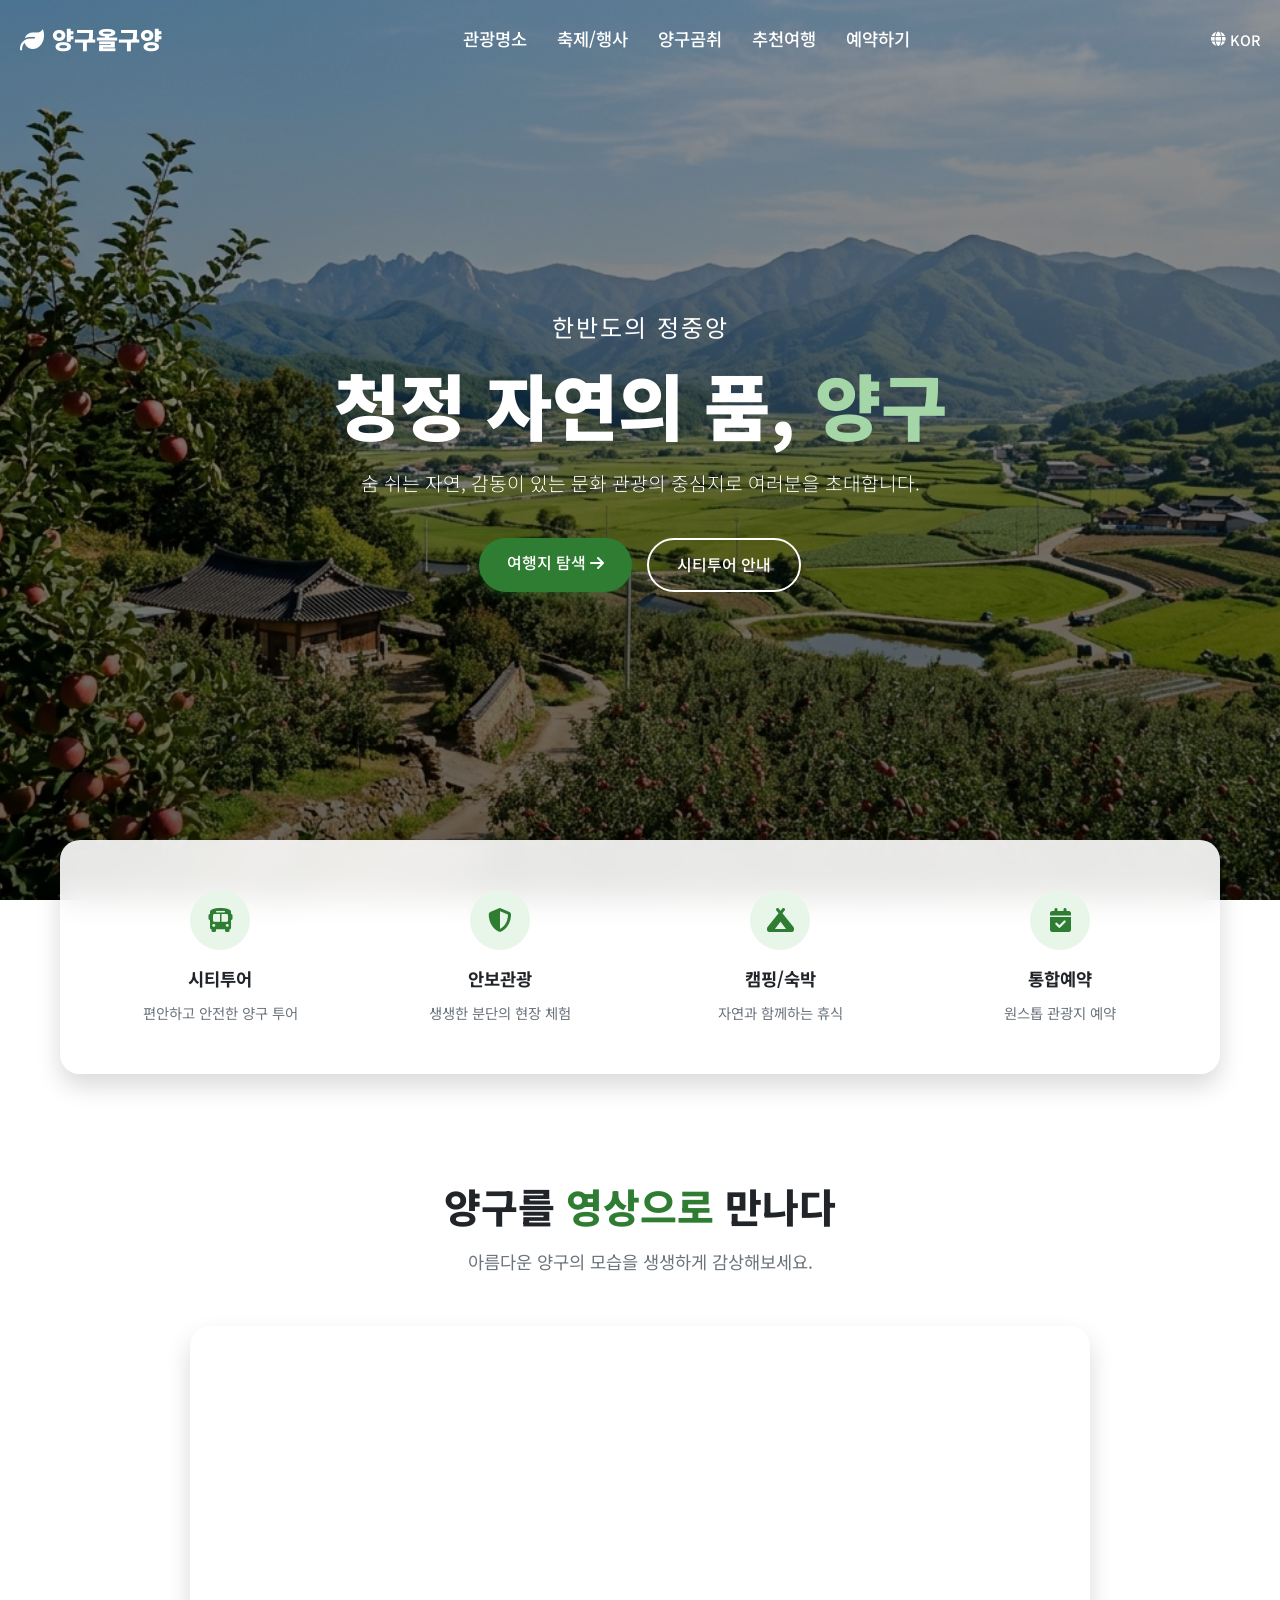
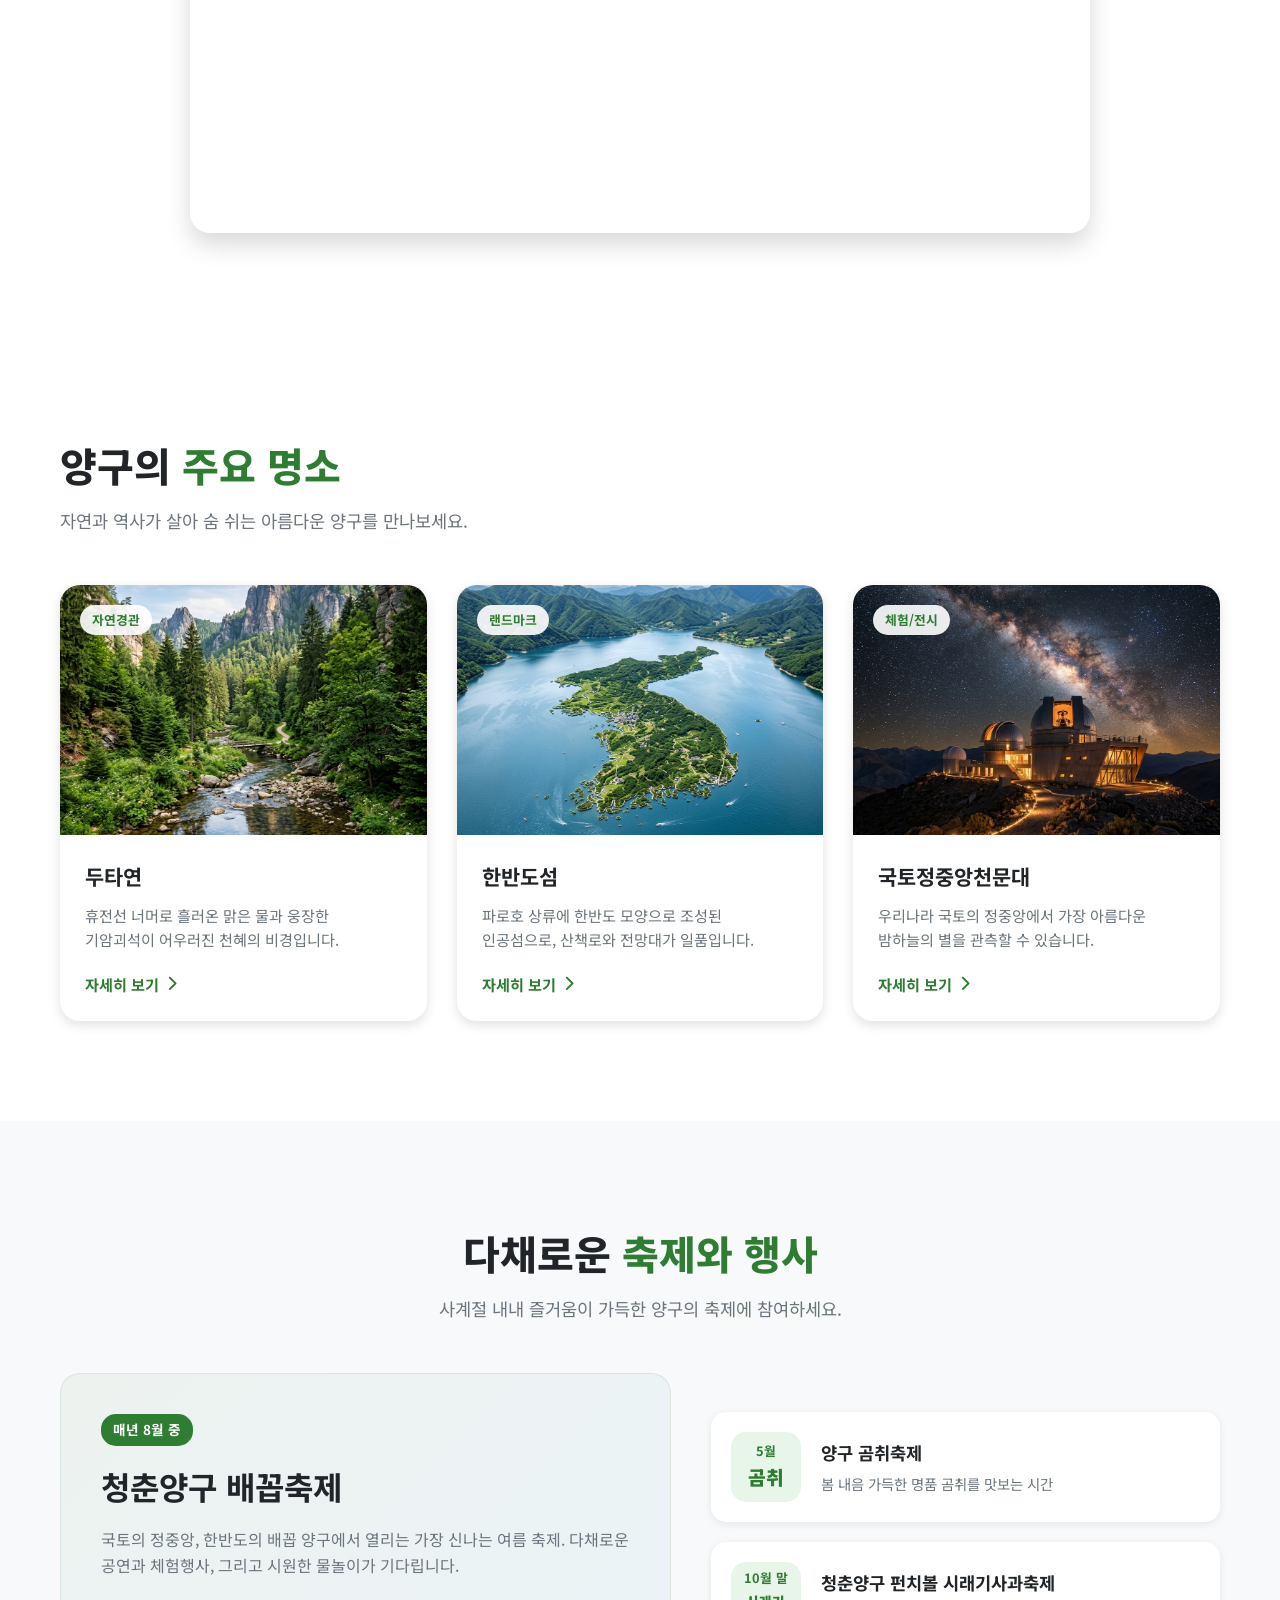
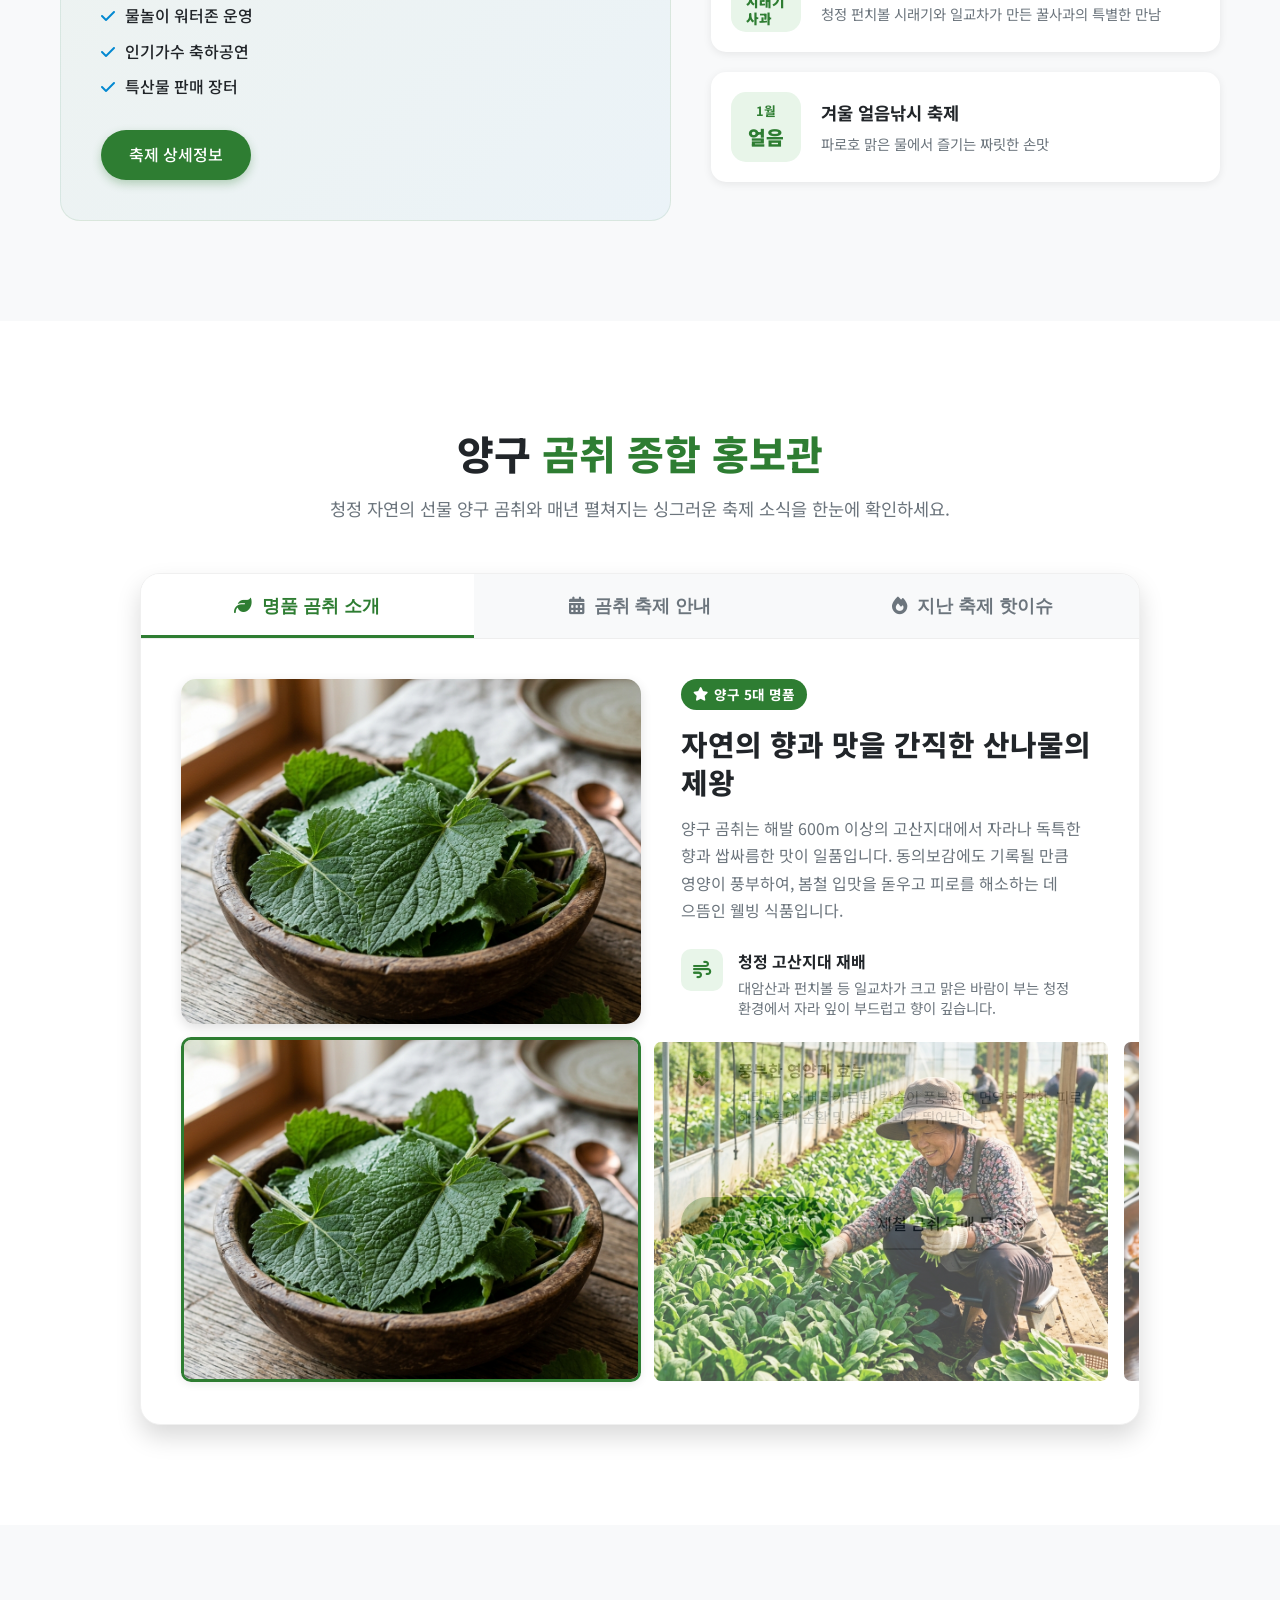
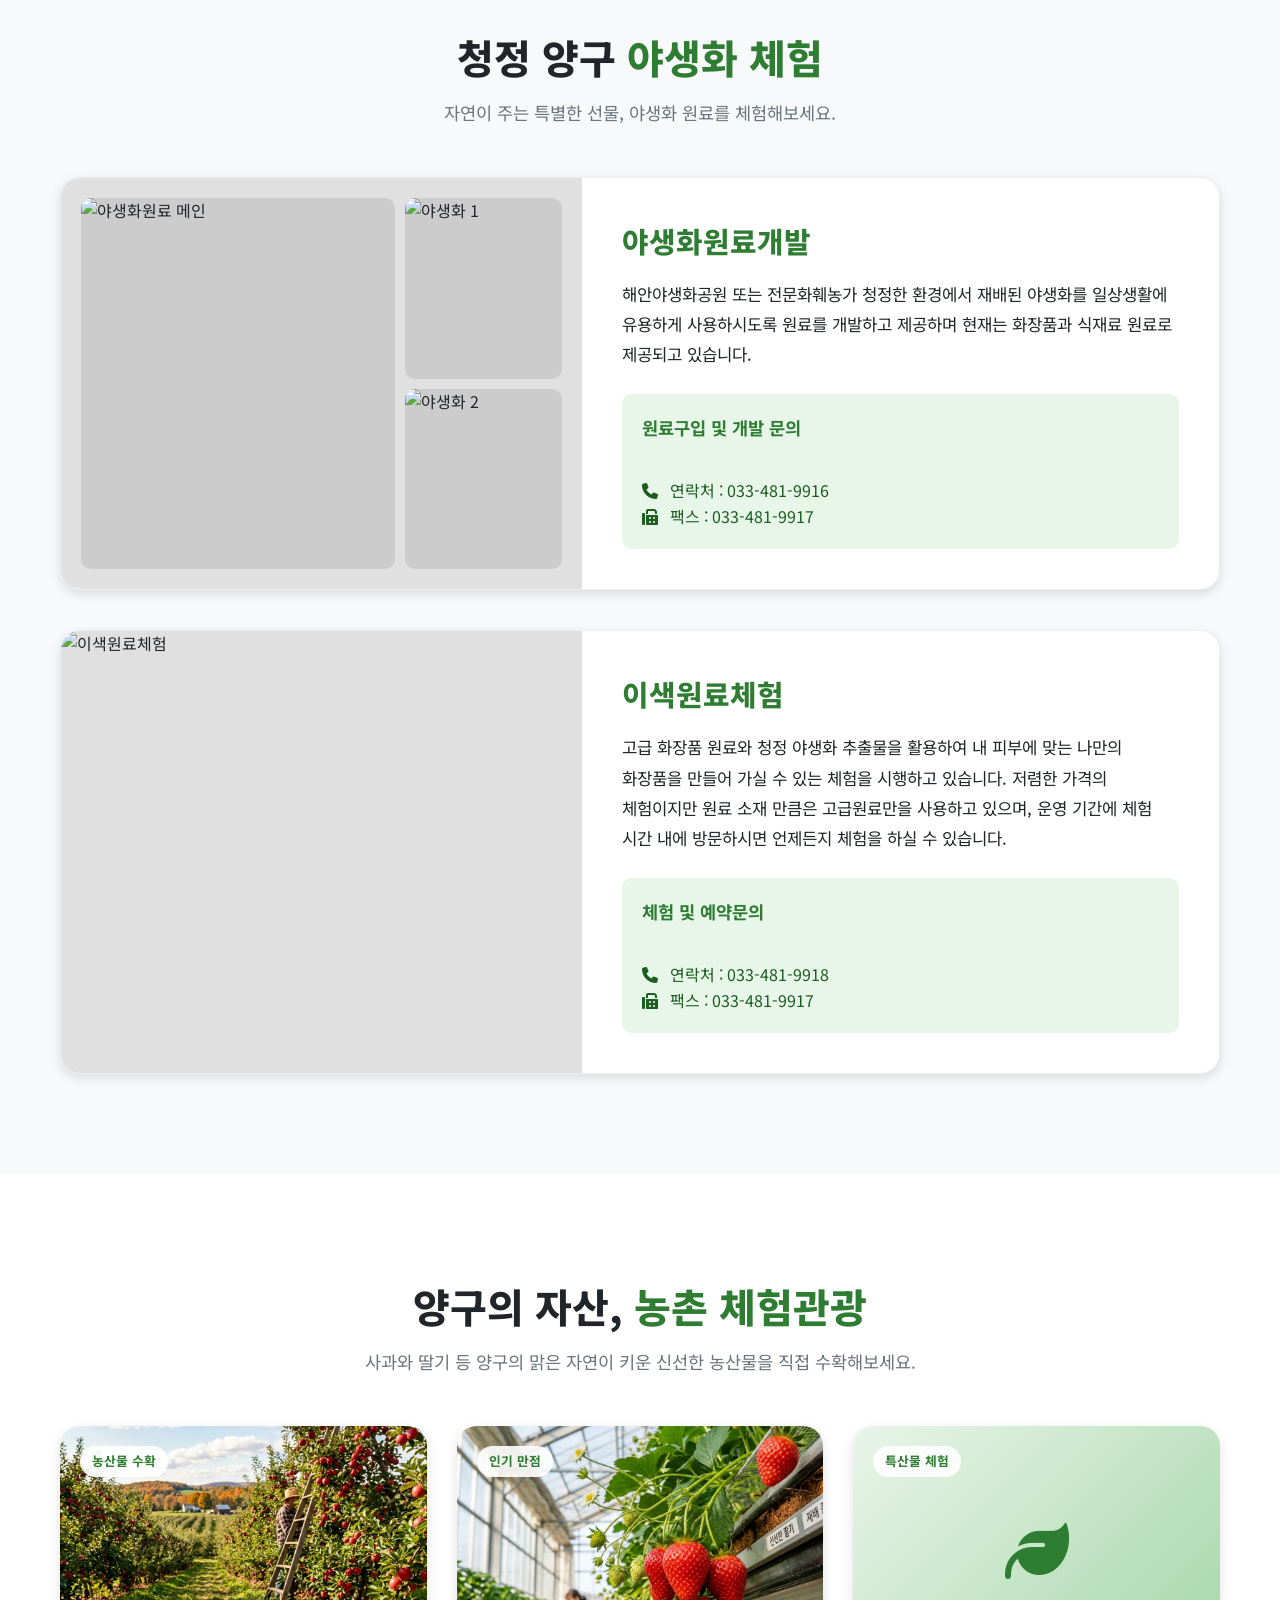
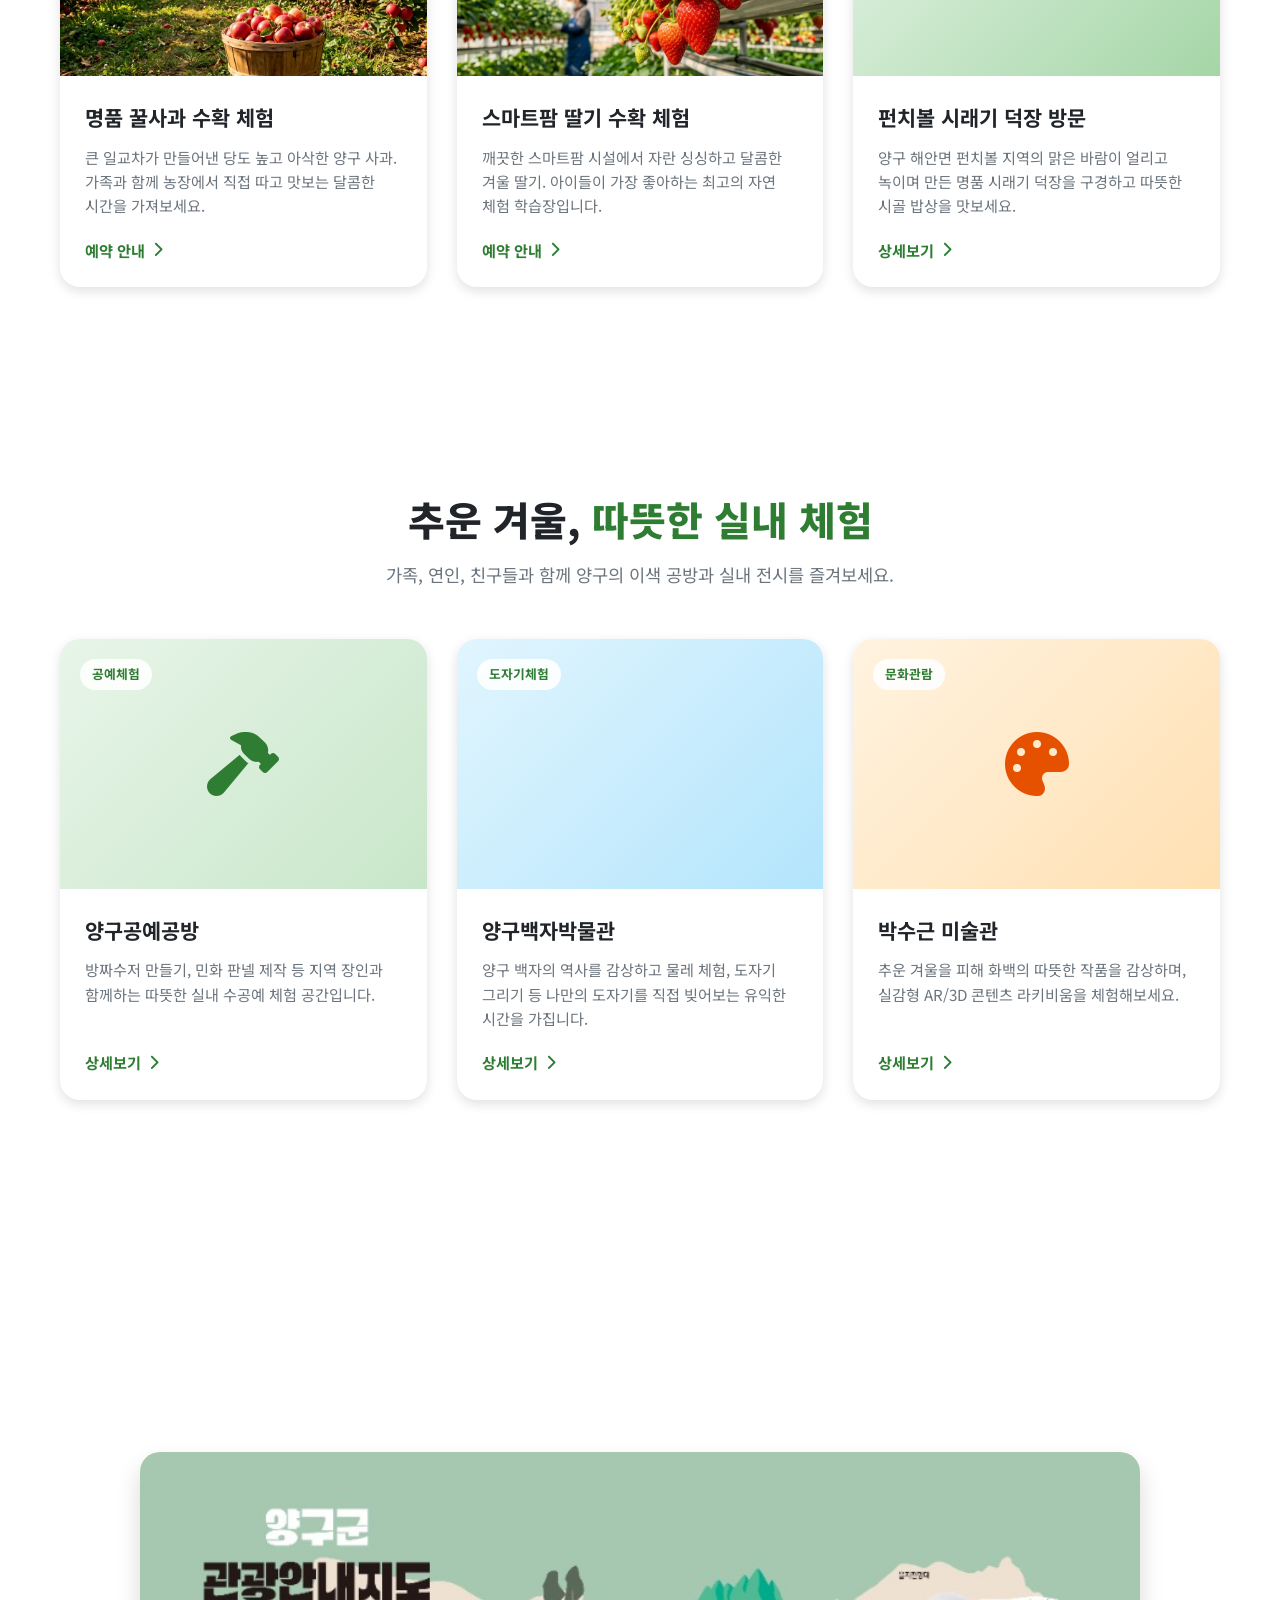
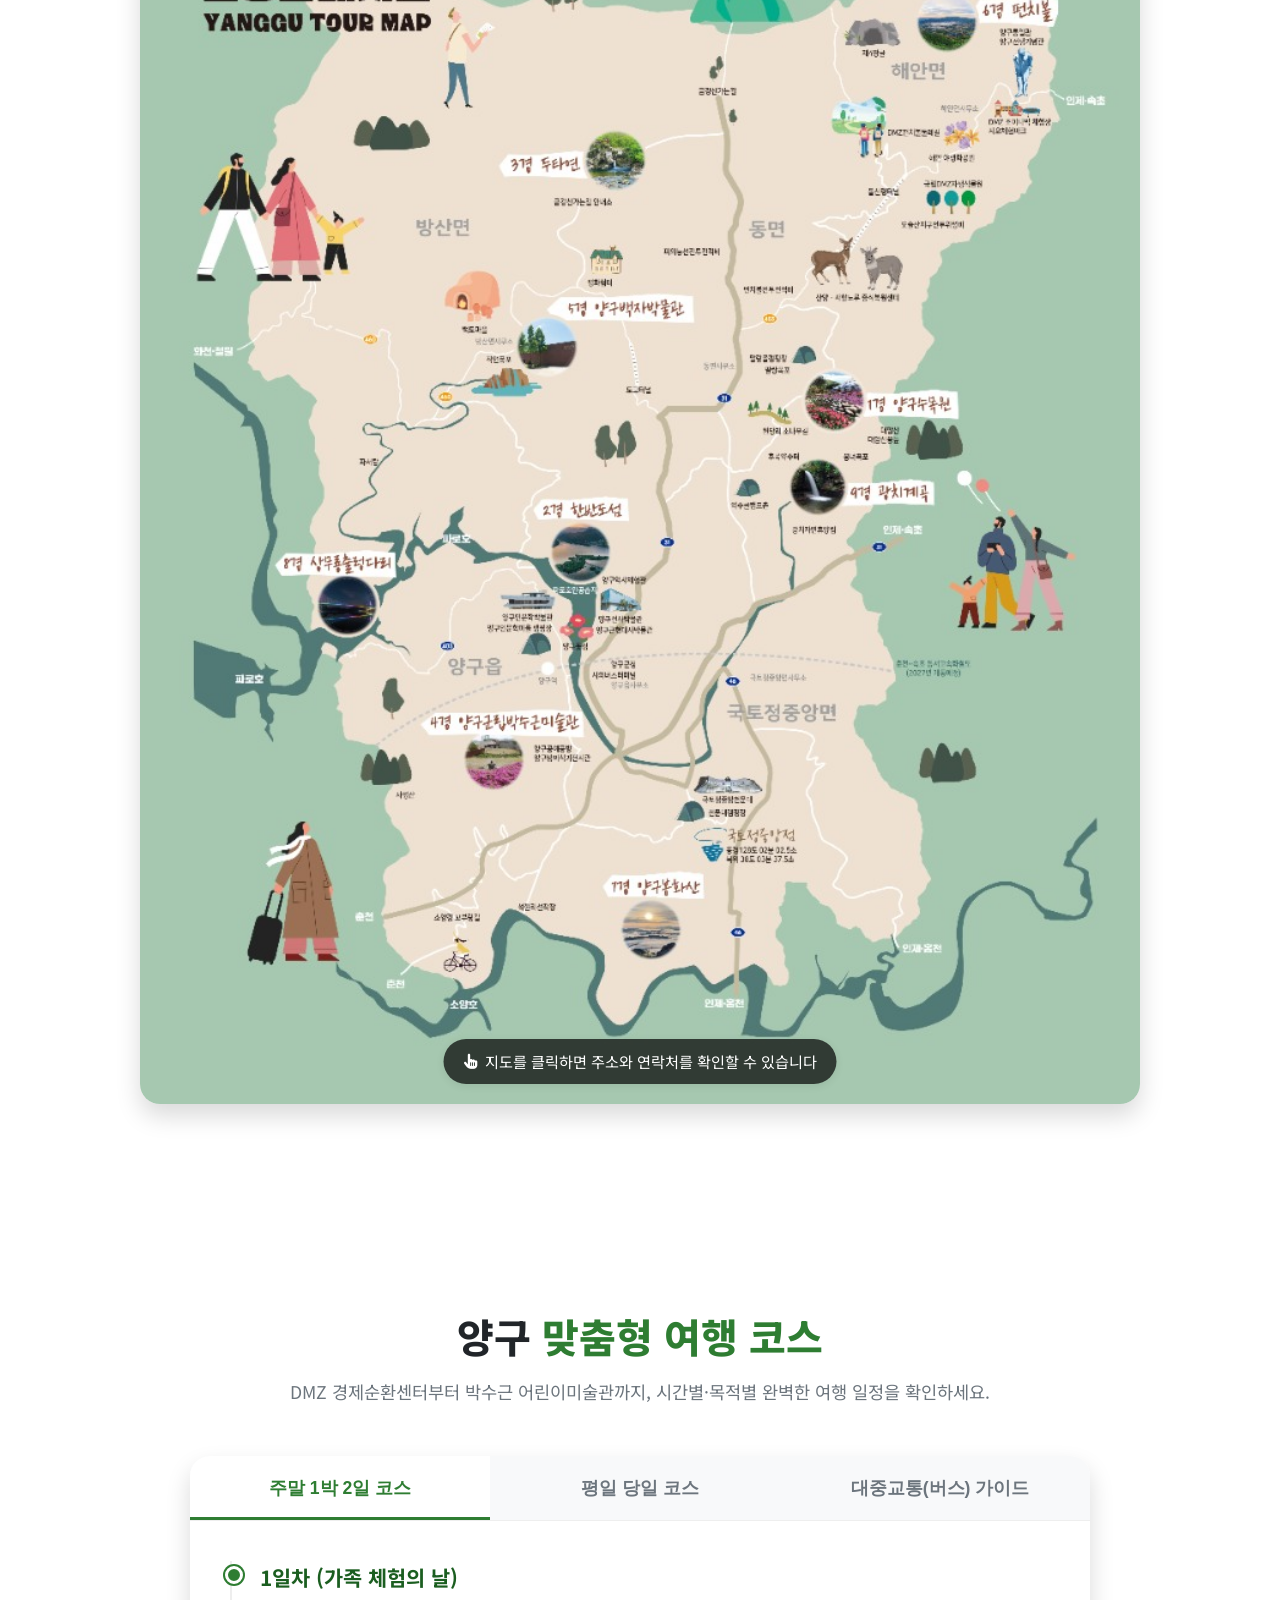
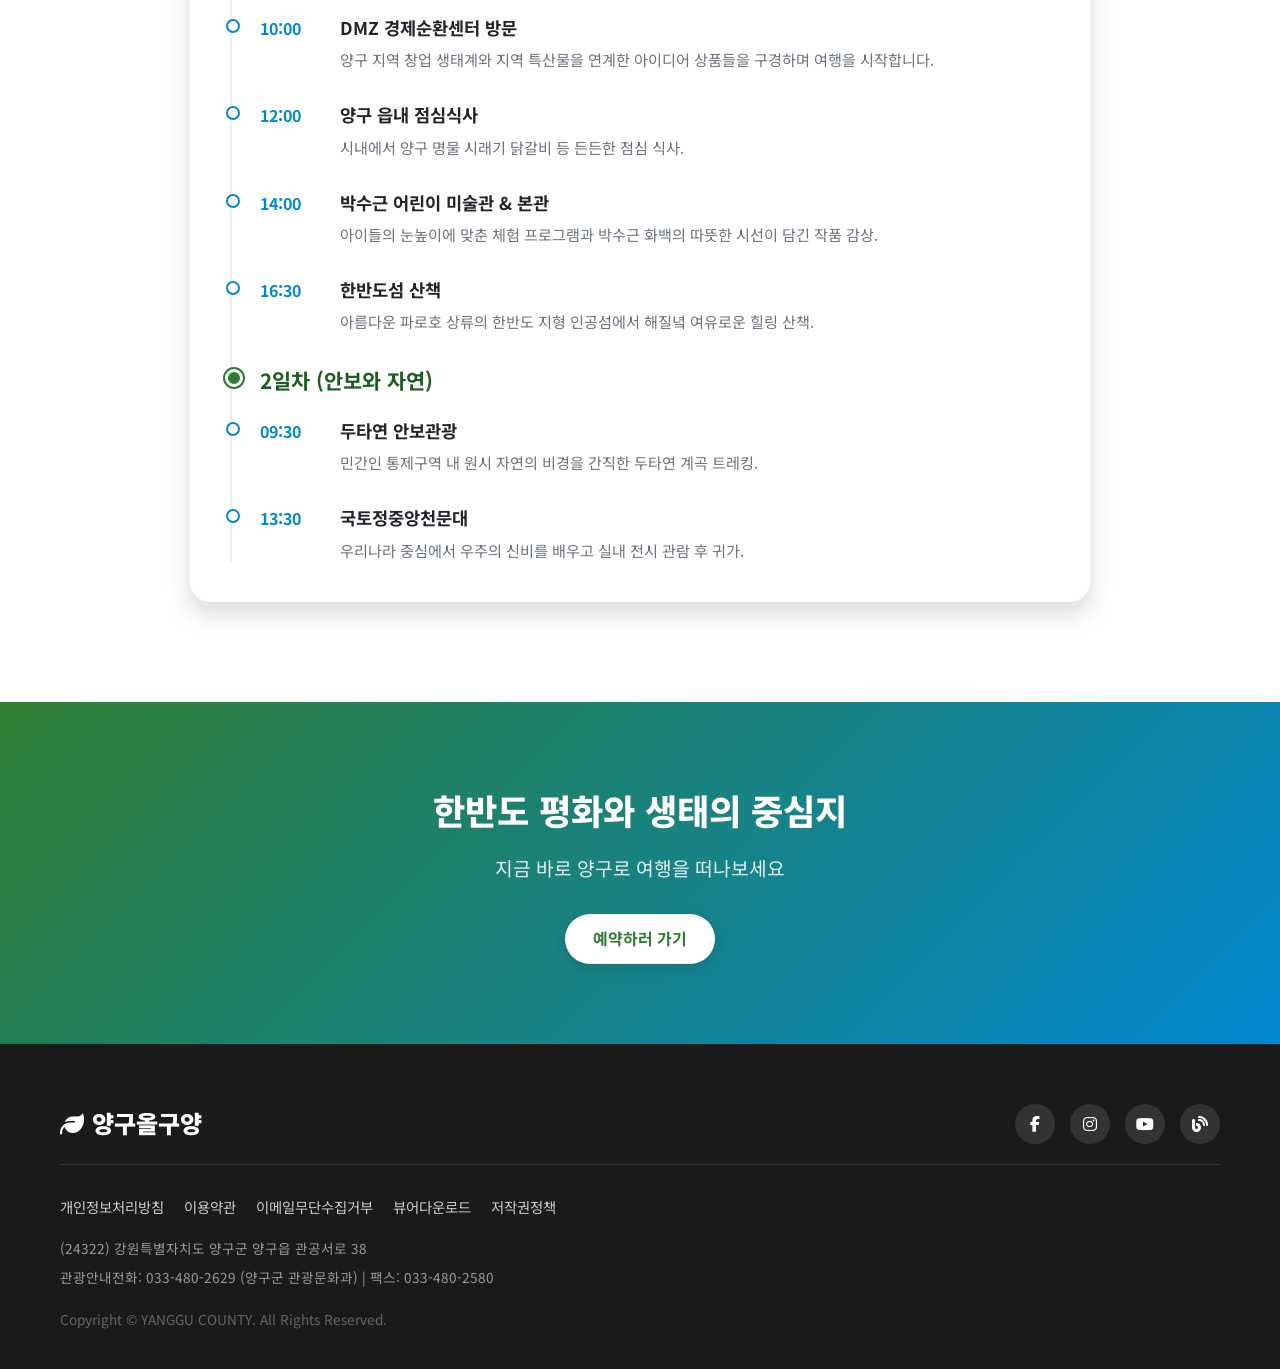
==== commit b6f92e99: "looking Bear" ====
--- a/index.html
+++ b/index.html
@@ -231,47 +231,155 @@
     <section class="gomchwi-section section-padding" id="gomchwi">
         <div class="container">
             <div class="section-header reveal text-center">
-                <h2>양구의 대표 특산물, <span>양구 곰취</span></h2>
-                <p>깊은 산속의 향을 그대로 머금은 청정 양구의 명품 곰취를 소개합니다.</p>
-            </div>
-            
-            <div class="gomchwi-grid reveal">
-                <div class="gomchwi-image">
-                    <img src="images/gomchwi_fresh.png" alt="양구 곰취" class="gomchwi-img">
-                    <div class="gomchwi-badge"><i class="fa-solid fa-star"></i> 양구 5대 명품</div>
-                </div>
-                <div class="gomchwi-content">
-                    <div class="gomchwi-tag">FISCHER'S RAGWORT</div>
-                    <h3>자연의 향과 맛을 간직한 산나물의 제왕</h3>
-                    <p>양구 곰취는 해발 600m 이상의 고산지대에서 자라나 독특한 향과 쌉싸름한 맛이 일품입니다. 동의보감에도 기록될 만큼 영양이 풍부하여, 봄철 입맛을 돋우고 피로를 해소하는 데 으뜸인 웰빙 식품입니다.</p>
+                <h2>양구 <span>곰취 종합 홍보관</span></h2>
+                <p>청정 자연의 선물 양구 곰취와 매년 펼쳐지는 싱그러운 축제 소식을 한눈에 확인하세요.</p>
+            </div>
+            
+            <div class="gomchwi-center reveal">
+                <!-- Tabs Navigation -->
+                <div class="gomchwi-tabs-header">
+                    <button class="gomchwi-tab-btn active" data-target="gomchwi-intro">
+                        <i class="fa-solid fa-leaf"></i> 명품 곰취 소개
+                    </button>
+                    <button class="gomchwi-tab-btn" data-target="gomchwi-festival-info">
+                        <i class="fa-solid fa-calendar-days"></i> 곰취 축제 안내
+                    </button>
+                    <button class="gomchwi-tab-btn" data-target="gomchwi-festival-news">
+                        <i class="fa-solid fa-fire"></i> 지난 축제 핫이슈
+                    </button>
+                </div>
+                
+                <div class="gomchwi-tabs-content">
+                    <!-- Tab 1: Introduction -->
+                    <div class="gomchwi-tab-pane active" id="gomchwi-intro">
+                        <div class="gomchwi-intro-grid">
+                            <div class="gomchwi-gallery">
+                                <div class="gallery-main">
+                                    <img src="images/gomchwi_fresh.png" alt="양구 곰취 생잎" id="gomchwi-gallery-main-img">
+                                </div>
+                                <div class="gallery-thumbs">
+                                    <img src="images/gomchwi_fresh.png" alt="양구 곰취 생잎" class="thumb active" onclick="changeGomchwiImage(this.src)">
+                                    <img src="images/gomchwi_harvest.png" alt="곰취 수확 현장" class="thumb" onclick="changeGomchwiImage(this.src)">
+                                    <img src="images/gomchwi_dish.png" alt="곰취 쌈 요리" class="thumb" onclick="changeGomchwiImage(this.src)">
+                                </div>
+                            </div>
+                            
+                            <div class="gomchwi-details">
+                                <span class="badge"><i class="fa-solid fa-star"></i> 양구 5대 명품</span>
+                                <h3>자연의 향과 맛을 간직한 산나물의 제왕</h3>
+                                <p>양구 곰취는 해발 600m 이상의 고산지대에서 자라나 독특한 향과 쌉싸름한 맛이 일품입니다. 동의보감에도 기록될 만큼 영양이 풍부하여, 봄철 입맛을 돋우고 피로를 해소하는 데 으뜸인 웰빙 식품입니다.</p>
+                                
+                                <div class="gomchwi-features">
+                                    <div class="feat-item">
+                                        <div class="feat-icon"><i class="fa-solid fa-wind"></i></div>
+                                        <div class="feat-text">
+                                            <h4>청정 고산지대 재배</h4>
+                                            <p>대암산과 펀치볼 등 일교차가 크고 맑은 바람이 부는 청정 환경에서 자라 잎이 부드럽고 향이 깊습니다.</p>
+                                        </div>
+                                    </div>
+                                    <div class="feat-item">
+                                        <div class="feat-icon"><i class="fa-solid fa-heart-pulse"></i></div>
+                                        <div class="feat-text">
+                                            <h4>풍부한 영양과 효능</h4>
+                                            <p>비타민 C와 베타카로틴, 칼슘이 풍부하여 면역력 강화, 피로 해소, 혈액 순환 및 항암 효과가 뛰어납니다.</p>
+                                        </div>
+                                    </div>
+                                </div>
+                                <div class="gomchwi-action" style="margin-top: 25px;">
+                                    <a href="#reservation" class="btn btn-primary">양구 투어 예약</a>
+                                    <a href="#" class="btn btn-outline-dark">제철 곰취 구매 문의 <i class="fa-solid fa-arrow-right"></i></a>
+                                </div>
+                            </div>
+                        </div>
+                    </div>
                     
-                    <div class="gomchwi-features">
-                        <div class="feat-item">
-                            <div class="feat-icon"><i class="fa-solid fa-wind"></i></div>
-                            <div class="feat-text">
-                                <h4>청정 고산지대 재배</h4>
-                                <p>대암산과 펀치볼 등 일교차가 크고 맑은 바람이 부는 청정 환경에서 자라 잎이 부드럽고 향이 깊습니다.</p>
-                            </div>
-                        </div>
-                        <div class="feat-item">
-                            <div class="feat-icon"><i class="fa-solid fa-heart-pulse"></i></div>
-                            <div class="feat-text">
-                                <h4>풍부한 영양과 효능</h4>
-                                <p>비타민 C와 베타카로틴, 칼슘이 풍부하여 면역력 강화, 피로 해소, 혈액 순환 및 항암 효과가 뛰어납니다.</p>
-                            </div>
-                        </div>
-                        <div class="feat-item">
-                            <div class="feat-icon"><i class="fa-solid fa-utensils"></i></div>
-                            <div class="feat-text">
-                                <h4>다양한 요리 활용</h4>
-                                <p>신선한 쌈채소는 물론, 향긋한 곰취 쌈밥, 두고두고 먹는 곰취 장아찌, 고소한 곰취전 등으로 다양하게 즐길 수 있습니다.</p>
+                    <!-- Tab 2: Festival Info -->
+                    <div class="gomchwi-tab-pane" id="gomchwi-festival-info">
+                        <div class="gomchwi-intro-grid">
+                            <div class="gomchwi-gallery">
+                                <div class="gallery-main">
+                                    <img src="images/gomchwi_festival.png" alt="양구 곰취 축제 현장">
+                                </div>
+                                <div class="festival-banner-info">
+                                    <p><i class="fa-solid fa-location-dot"></i> 강원특별자치도 양구군 레포츠공원 일원</p>
+                                </div>
+                            </div>
+                            
+                            <div class="gomchwi-details">
+                                <span class="badge badge-accent"><i class="fa-solid fa-clover"></i> 5월의 싱그러움</span>
+                                <h3>제23회 양구 곰취축제 안내</h3>
+                                <p>매년 봄의 정취가 무르익는 5월, 청정 양구의 자연 속에서 향긋한 곰취를 직접 수확하고 맛볼 수 있는 양구의 대표 축제입니다.</p>
+                                
+                                <div class="festival-schedule-box">
+                                    <div class="sched-item">
+                                        <span class="label">축제 기간</span>
+                                        <span class="val"><strong>2026년 5월 8일 (금) ~ 5월 10일 (일) [3일간]</strong></span>
+                                    </div>
+                                    <div class="sched-item">
+                                        <span class="label">주요 행사</span>
+                                        <span class="val">현장 곰취 채취 체험, 초대형 곰취 떡메치기, 곰취 삼겹살 화로구이 존, 축하 콘서트, 곰취 푸드존</span>
+                                    </div>
+                                    <div class="sched-item">
+                                        <span class="label">이용 문의</span>
+                                        <span class="val"><i class="fa-solid fa-phone"></i> 양구문화재단 축제공연팀 (033-482-9079)</span>
+                                    </div>
+                                </div>
+                                
+                                <div class="gomchwi-action" style="margin-top: 25px;">
+                                    <a href="#reservation" class="btn btn-primary">체험 및 텐트 사전예약</a>
+                                    <a href="#" class="btn btn-outline-dark">리플릿 다운로드 <i class="fa-solid fa-download"></i></a>
+                                </div>
                             </div>
                         </div>
                     </div>
                     
-                    <div class="gomchwi-action">
-                        <a href="#festivals" class="btn btn-primary">곰취 축제 알아보기</a>
-                        <a href="#" class="btn btn-outline-dark">구매 문의 및 정보 <i class="fa-solid fa-arrow-right"></i></a>
+                    <!-- Tab 3: Last Festival Hot Issues -->
+                    <div class="gomchwi-tab-pane" id="gomchwi-festival-news">
+                        <div class="festival-news-header">
+                            <h3><i class="fa-solid fa-ranking-star"></i> 지난 축제 가장 핫했던 순간 TOP 3</h3>
+                            <p>수많은 관광객들의 뜨거운 성원 속에 성황리에 종료된 지난 축제의 생생한 인기 소식을 전합니다.</p>
+                        </div>
+                        
+                        <div class="news-cards-grid">
+                            <!-- Card 1 -->
+                            <div class="news-card">
+                                <div class="news-img">
+                                    <img src="images/gomchwi_dish.png" alt="삼겹살 화로구이 존">
+                                    <span class="news-badge">인기 1위</span>
+                                </div>
+                                <div class="news-body">
+                                    <span class="news-date">지난 축제 현장</span>
+                                    <h4>곰취 삼겹살 화로구이 존 인기 폭발</h4>
+                                    <p>축제장 한편에 마련된 300석 규모의 화로구이 존은 발 디딜 틈 없이 붐볐습니다. 현장에서 갓 구매한 싱싱한 곰취 잎에 노릇하게 구워진 삼겹살을 싸 먹는 향긋함에 빠져 하루에만 2톤 이상의 삼겹살이 소비되는 기록을 세웠습니다.</p>
+                                </div>
+                            </div>
+                            
+                            <!-- Card 2 -->
+                            <div class="news-card">
+                                <div class="news-img">
+                                    <img src="images/gomchwi_harvest.png" alt="곰취 수확 체험">
+                                    <span class="news-badge">체험 마감</span>
+                                </div>
+                                <div class="news-body">
+                                    <span class="news-date">지난 축제 현장</span>
+                                    <h4>산지 직송 곰취 채취 체험 조기 완판</h4>
+                                    <p>대암산 자락의 청정 농가에서 직접 곰취를 뜯어보는 수확 체험 프로그램이 시작 10분 만에 주말 전 회차가 매진되었습니다. 아이들과 함께 온 가족 단위 관광객들에게 자연 학습장으로 큰 극찬을 받았습니다.</p>
+                                </div>
+                            </div>
+                            
+                            <!-- Card 3 -->
+                            <div class="news-card">
+                                <div class="news-img">
+                                    <img src="images/gomchwi_festival.png" alt="떡메치기 행사">
+                                    <span class="news-badge">이색 행사</span>
+                                </div>
+                                <div class="news-body">
+                                    <span class="news-date">지난 축제 현장</span>
+                                    <h4>30m 초대형 곰취 떡메치기 성공</h4>
+                                    <p>축제 2일 차에 진행된 30m 길이의 초대형 곰취 떡메치기는 축제 최고의 볼거리였습니다. 양구 군민과 관광객들이 한마음으로 떡을 메치고, 완성된 고소하고 향긋한 곰취 떡은 그 자리에서 2,000여 명의 시식단에게 나누어져 큰 감동을 안겼습니다.</p>
+                                </div>
+                            </div>
+                        </div>
                     </div>
                 </div>
             </div>
--- a/styles.css
+++ b/styles.css
@@ -772,83 +772,174 @@
     background-color: var(--white);
 }
 
-.gomchwi-grid {
+.gomchwi-center {
+    max-width: 1000px;
+    margin: 0 auto;
+    background: var(--white);
+    border-radius: 20px;
+    box-shadow: var(--shadow-lg);
+    overflow: hidden;
+    border: 1px solid #f0f0f0;
+}
+
+.gomchwi-tabs-header {
+    display: flex;
+    background: var(--bg-alt);
+    border-bottom: 1px solid #eee;
+}
+
+.gomchwi-tab-btn {
+    flex: 1;
+    padding: 20px;
+    border: none;
+    background: transparent;
+    font-size: 1.1rem;
+    font-weight: 700;
+    color: var(--text-muted);
+    cursor: pointer;
+    transition: all var(--transition-fast);
+    position: relative;
+    display: flex;
+    align-items: center;
+    justify-content: center;
+    gap: 10px;
+}
+
+.gomchwi-tab-btn.active {
+    color: var(--primary-color);
+    background: var(--white);
+}
+
+.gomchwi-tab-btn.active::after {
+    content: '';
+    position: absolute;
+    bottom: 0;
+    left: 0;
+    width: 100%;
+    height: 3px;
+    background-color: var(--primary-color);
+}
+
+.gomchwi-tab-btn:hover:not(.active) {
+    color: var(--text-main);
+    background: #f0f0f0;
+}
+
+.gomchwi-tabs-content {
+    padding: 40px;
+}
+
+.gomchwi-tab-pane {
+    display: none;
+    animation: fadeIn 0.5s ease-out;
+}
+
+.gomchwi-tab-pane.active {
+    display: block;
+}
+
+.gomchwi-intro-grid {
     display: grid;
-    grid-template-columns: 1fr 1.2fr;
-    gap: 50px;
+    grid-template-columns: 1.1fr 1fr;
+    gap: 40px;
     align-items: stretch;
 }
 
-.gomchwi-image {
-    position: relative;
-    border-radius: 20px;
+/* Gallery styles */
+.gomchwi-gallery {
+    display: flex;
+    flex-direction: column;
+    gap: 15px;
+}
+
+.gallery-main {
+    border-radius: 15px;
     overflow: hidden;
-    box-shadow: var(--shadow-lg);
-    min-height: 450px;
-}
-
-.gomchwi-img {
+    box-shadow: var(--shadow-md);
+    aspect-ratio: 4 / 3;
+}
+
+.gallery-main img {
     width: 100%;
     height: 100%;
     object-fit: cover;
     transition: transform var(--transition-slow);
 }
 
-.gomchwi-image:hover .gomchwi-img {
-    transform: scale(1.05);
-}
-
-.gomchwi-badge {
-    position: absolute;
-    top: 20px;
-    left: 20px;
-    background: var(--primary-color);
+.gallery-main:hover img {
+    transform: scale(1.03);
+}
+
+.gallery-thumbs {
+    display: flex;
+    gap: 10px;
+}
+
+.gallery-thumbs img.thumb {
+    flex: 1;
+    aspect-ratio: 4 / 3;
+    border-radius: 10px;
+    object-fit: cover;
+    cursor: pointer;
+    border: 3px solid transparent;
+    transition: all var(--transition-fast);
+    opacity: 0.7;
+}
+
+.gallery-thumbs img.thumb:hover {
+    opacity: 1;
+}
+
+.gallery-thumbs img.thumb.active {
+    border-color: var(--primary-color);
+    opacity: 1;
+    transform: translateY(-2px);
+    box-shadow: var(--shadow-sm);
+}
+
+.gomchwi-details {
+    display: flex;
+    flex-direction: column;
+    justify-content: flex-start;
+}
+
+.gomchwi-details .badge {
+    align-self: flex-start;
+    background-color: var(--primary-color);
     color: var(--white);
-    padding: 8px 18px;
-    border-radius: 30px;
-    font-size: 0.9rem;
-    font-weight: 700;
-    box-shadow: var(--shadow-md);
-    display: flex;
-    align-items: center;
-    gap: 6px;
-    z-index: 2;
-}
-
-.gomchwi-content {
-    display: flex;
-    flex-direction: column;
-    justify-content: center;
-}
-
-.gomchwi-tag {
+    padding: 5px 12px;
+    border-radius: 20px;
     font-size: 0.85rem;
     font-weight: 700;
-    color: var(--secondary-color);
-    letter-spacing: 2px;
-    margin-bottom: 10px;
-}
-
-.gomchwi-content h3 {
-    font-size: 2.2rem;
+    margin-bottom: 15px;
+    display: flex;
+    align-items: center;
+    gap: 6px;
+}
+
+.gomchwi-details .badge.badge-accent {
+    background-color: var(--secondary-color);
+}
+
+.gomchwi-details h3 {
+    font-size: 1.8rem;
     font-weight: 800;
+    margin-bottom: 15px;
     line-height: 1.3;
+}
+
+.gomchwi-details p {
+    color: var(--text-muted);
+    font-size: 1rem;
+    line-height: 1.7;
+    margin-bottom: 25px;
+}
+
+.gomchwi-features {
+    display: flex;
+    flex-direction: column;
+    gap: 15px;
     margin-bottom: 20px;
-    color: var(--text-main);
-}
-
-.gomchwi-content > p {
-    font-size: 1.05rem;
-    color: var(--text-muted);
-    margin-bottom: 30px;
-    line-height: 1.8;
-}
-
-.gomchwi-features {
-    display: flex;
-    flex-direction: column;
-    gap: 20px;
-    margin-bottom: 35px;
 }
 
 .feat-item {
@@ -858,35 +949,33 @@
 }
 
 .feat-icon {
-    width: 48px;
-    height: 48px;
+    width: 42px;
+    height: 42px;
     background-color: var(--primary-light);
     color: var(--primary-color);
-    border-radius: 12px;
+    border-radius: 10px;
     display: flex;
     align-items: center;
     justify-content: center;
-    font-size: 1.25rem;
+    font-size: 1.1rem;
     flex-shrink: 0;
-    box-shadow: var(--shadow-sm);
 }
 
 .feat-text h4 {
-    font-size: 1.1rem;
+    font-size: 1rem;
     font-weight: 700;
-    margin-bottom: 5px;
-    color: var(--text-main);
+    margin-bottom: 3px;
 }
 
 .feat-text p {
-    font-size: 0.95rem;
+    font-size: 0.9rem;
     color: var(--text-muted);
-    line-height: 1.5;
+    line-height: 1.4;
 }
 
 .gomchwi-action {
     display: flex;
-    gap: 15px;
+    gap: 12px;
 }
 
 .btn-outline-dark {
@@ -900,6 +989,160 @@
     color: var(--white);
     border-color: var(--text-main);
     transform: translateY(-2px);
+}
+
+/* Festival Schedule Specific Styles */
+.festival-banner-info {
+    background: var(--bg-alt);
+    padding: 12px 20px;
+    border-radius: 10px;
+    font-size: 0.9rem;
+    color: var(--text-main);
+    font-weight: 500;
+    display: flex;
+    align-items: center;
+    gap: 8px;
+    border-left: 3px solid var(--secondary-color);
+}
+
+.festival-schedule-box {
+    display: flex;
+    flex-direction: column;
+    gap: 12px;
+    background-color: var(--bg-alt);
+    padding: 20px;
+    border-radius: 12px;
+    margin-bottom: 25px;
+}
+
+.sched-item {
+    display: flex;
+    gap: 15px;
+    border-bottom: 1px dashed #e0e0e0;
+    padding-bottom: 8px;
+}
+
+.sched-item:last-child {
+    border-bottom: none;
+    padding-bottom: 0;
+}
+
+.sched-item .label {
+    width: 80px;
+    flex-shrink: 0;
+    font-weight: 700;
+    color: var(--primary-color);
+    font-size: 0.95rem;
+}
+
+.sched-item .val {
+    font-size: 0.95rem;
+    color: var(--text-main);
+    line-height: 1.5;
+}
+
+/* News Cards for Tab 3 */
+.festival-news-header {
+    text-align: center;
+    margin-bottom: 30px;
+}
+
+.festival-news-header h3 {
+    font-size: 1.6rem;
+    font-weight: 800;
+    color: var(--text-main);
+    margin-bottom: 10px;
+    display: flex;
+    align-items: center;
+    justify-content: center;
+    gap: 8px;
+}
+
+.festival-news-header p {
+    color: var(--text-muted);
+}
+
+.news-cards-grid {
+    display: grid;
+    grid-template-columns: repeat(3, 1fr);
+    gap: 20px;
+}
+
+.news-card {
+    background: var(--white);
+    border-radius: 15px;
+    overflow: hidden;
+    border: 1px solid #eee;
+    box-shadow: var(--shadow-sm);
+    transition: all var(--transition-normal);
+    display: flex;
+    flex-direction: column;
+}
+
+.news-card:hover {
+    transform: translateY(-5px);
+    box-shadow: var(--shadow-md);
+    border-color: var(--primary-light);
+}
+
+.news-img {
+    height: 180px;
+    position: relative;
+    overflow: hidden;
+}
+
+.news-img img {
+    width: 100%;
+    height: 100%;
+    object-fit: cover;
+    transition: transform var(--transition-normal);
+}
+
+.news-card:hover .news-img img {
+    transform: scale(1.05);
+}
+
+.news-badge {
+    position: absolute;
+    top: 12px;
+    left: 12px;
+    background-color: #ff9800;
+    color: var(--white);
+    padding: 3px 10px;
+    border-radius: 20px;
+    font-size: 0.75rem;
+    font-weight: 700;
+    z-index: 2;
+}
+
+.news-body {
+    padding: 20px;
+    flex-grow: 1;
+    display: flex;
+    flex-direction: column;
+}
+
+.news-date {
+    font-size: 0.8rem;
+    color: var(--secondary-color);
+    font-weight: 700;
+    margin-bottom: 8px;
+    display: inline-block;
+}
+
+.news-body h4 {
+    font-size: 1.1rem;
+    font-weight: 800;
+    margin-bottom: 10px;
+    line-height: 1.4;
+    color: var(--text-main);
+}
+
+.news-body p {
+    font-size: 0.9rem;
+    color: var(--text-muted);
+    line-height: 1.6;
+    margin-bottom: 0;
 }
 
 /* --- Tourist Map Section --- */
@@ -1184,7 +1427,8 @@
     .service-grid { grid-template-columns: repeat(2, 1fr); }
     .attraction-grid { grid-template-columns: repeat(2, 1fr); }
     .festival-content { gap: 20px; }
-    .gomchwi-grid { gap: 30px; }
+    .gomchwi-intro-grid { gap: 30px; }
+    .news-cards-grid { gap: 15px; }
 }
 
 @media (max-width: 768px) {
@@ -1233,10 +1477,17 @@
     
     .footer-top { flex-direction: column; gap: 20px; align-items: flex-start; }
     
-    .gomchwi-grid { grid-template-columns: 1fr; gap: 30px; }
-    .gomchwi-image { min-height: 300px; height: 300px; }
-    .gomchwi-content h3 { font-size: 1.8rem; }
+    .gomchwi-tabs-header { flex-direction: column; }
+    .gomchwi-tab-btn { padding: 15px; border-bottom: 1px solid #eee; }
+    .gomchwi-tab-btn.active::after { width: 3px; height: 100%; left: 0; top: 0; }
+    
+    .gomchwi-intro-grid { grid-template-columns: 1fr; gap: 30px; }
+    .gomchwi-tabs-content { padding: 20px; }
+    .gomchwi-details h3 { font-size: 1.5rem; }
     .gomchwi-action { flex-direction: column; gap: 10px; }
+    
+    .news-cards-grid { grid-template-columns: 1fr; gap: 20px; }
+    .news-img { height: 200px; }
 }
 
 /* --- Map Modal --- */
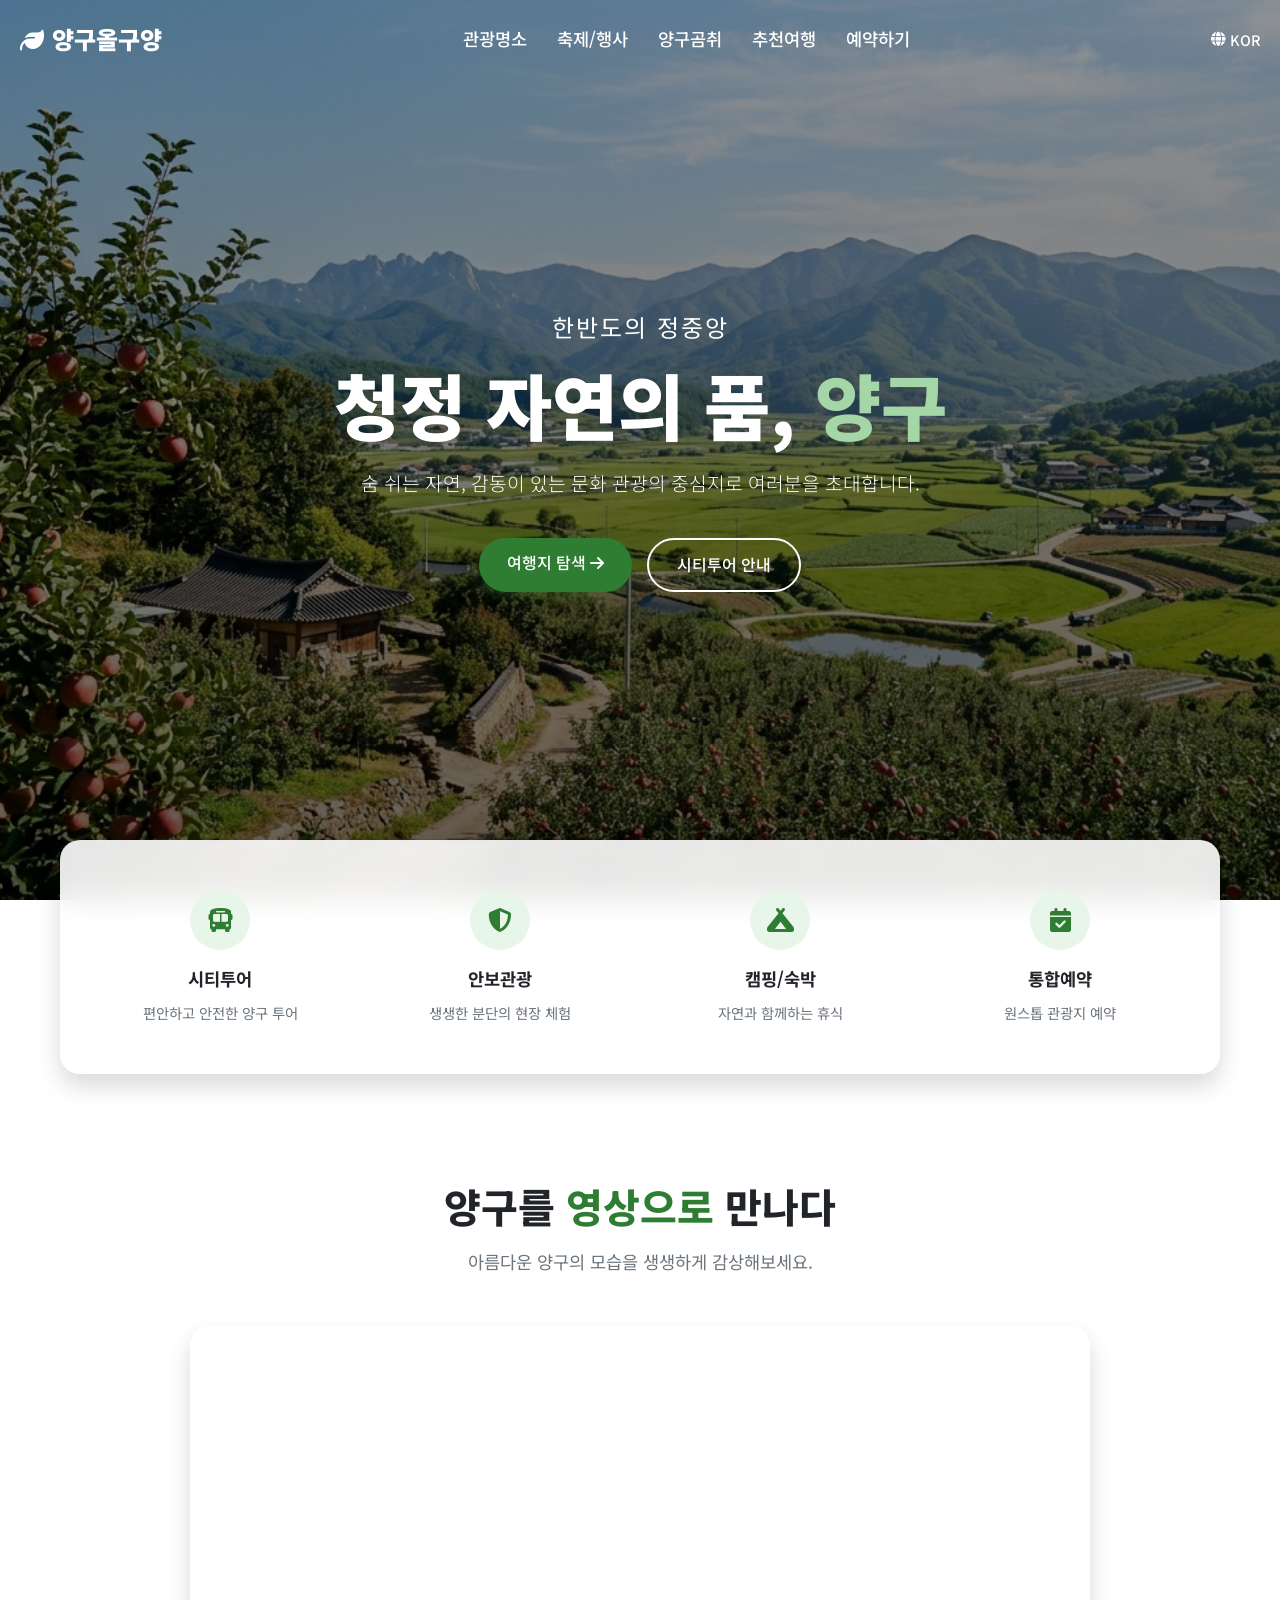
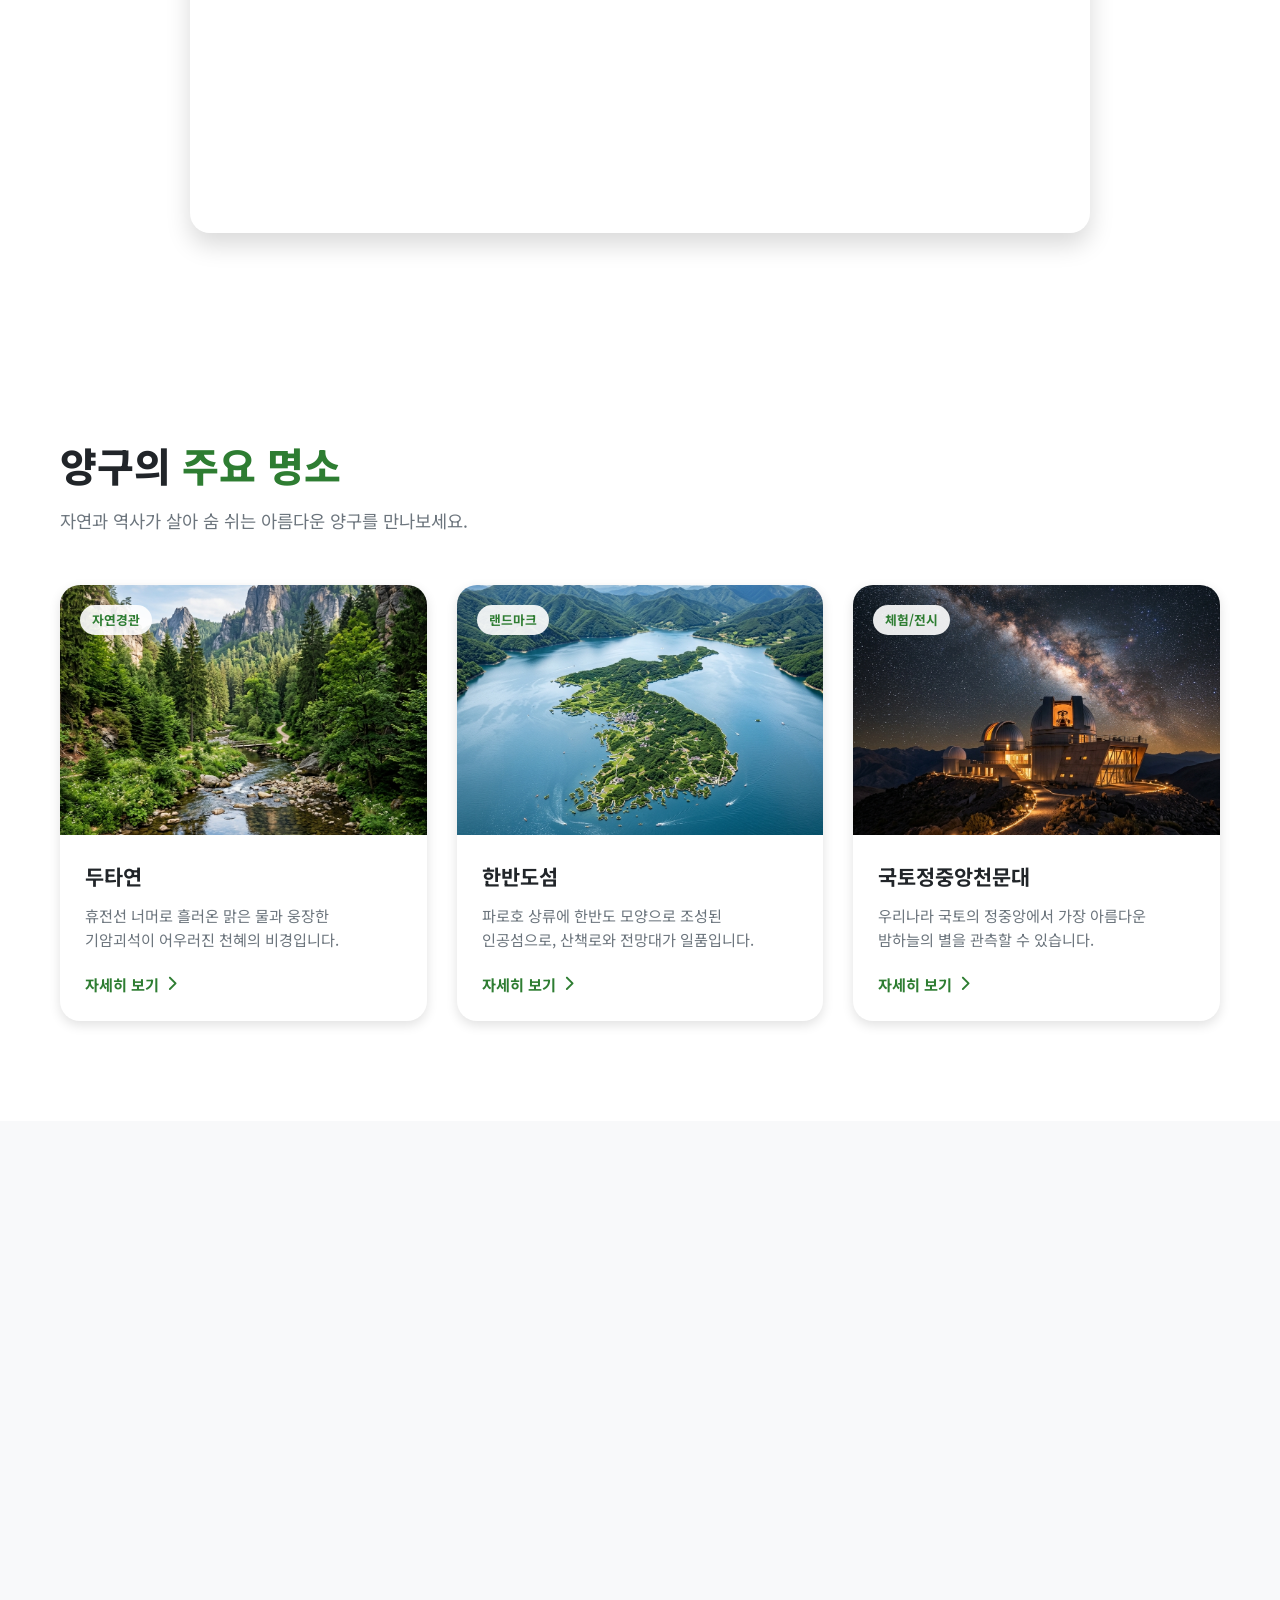
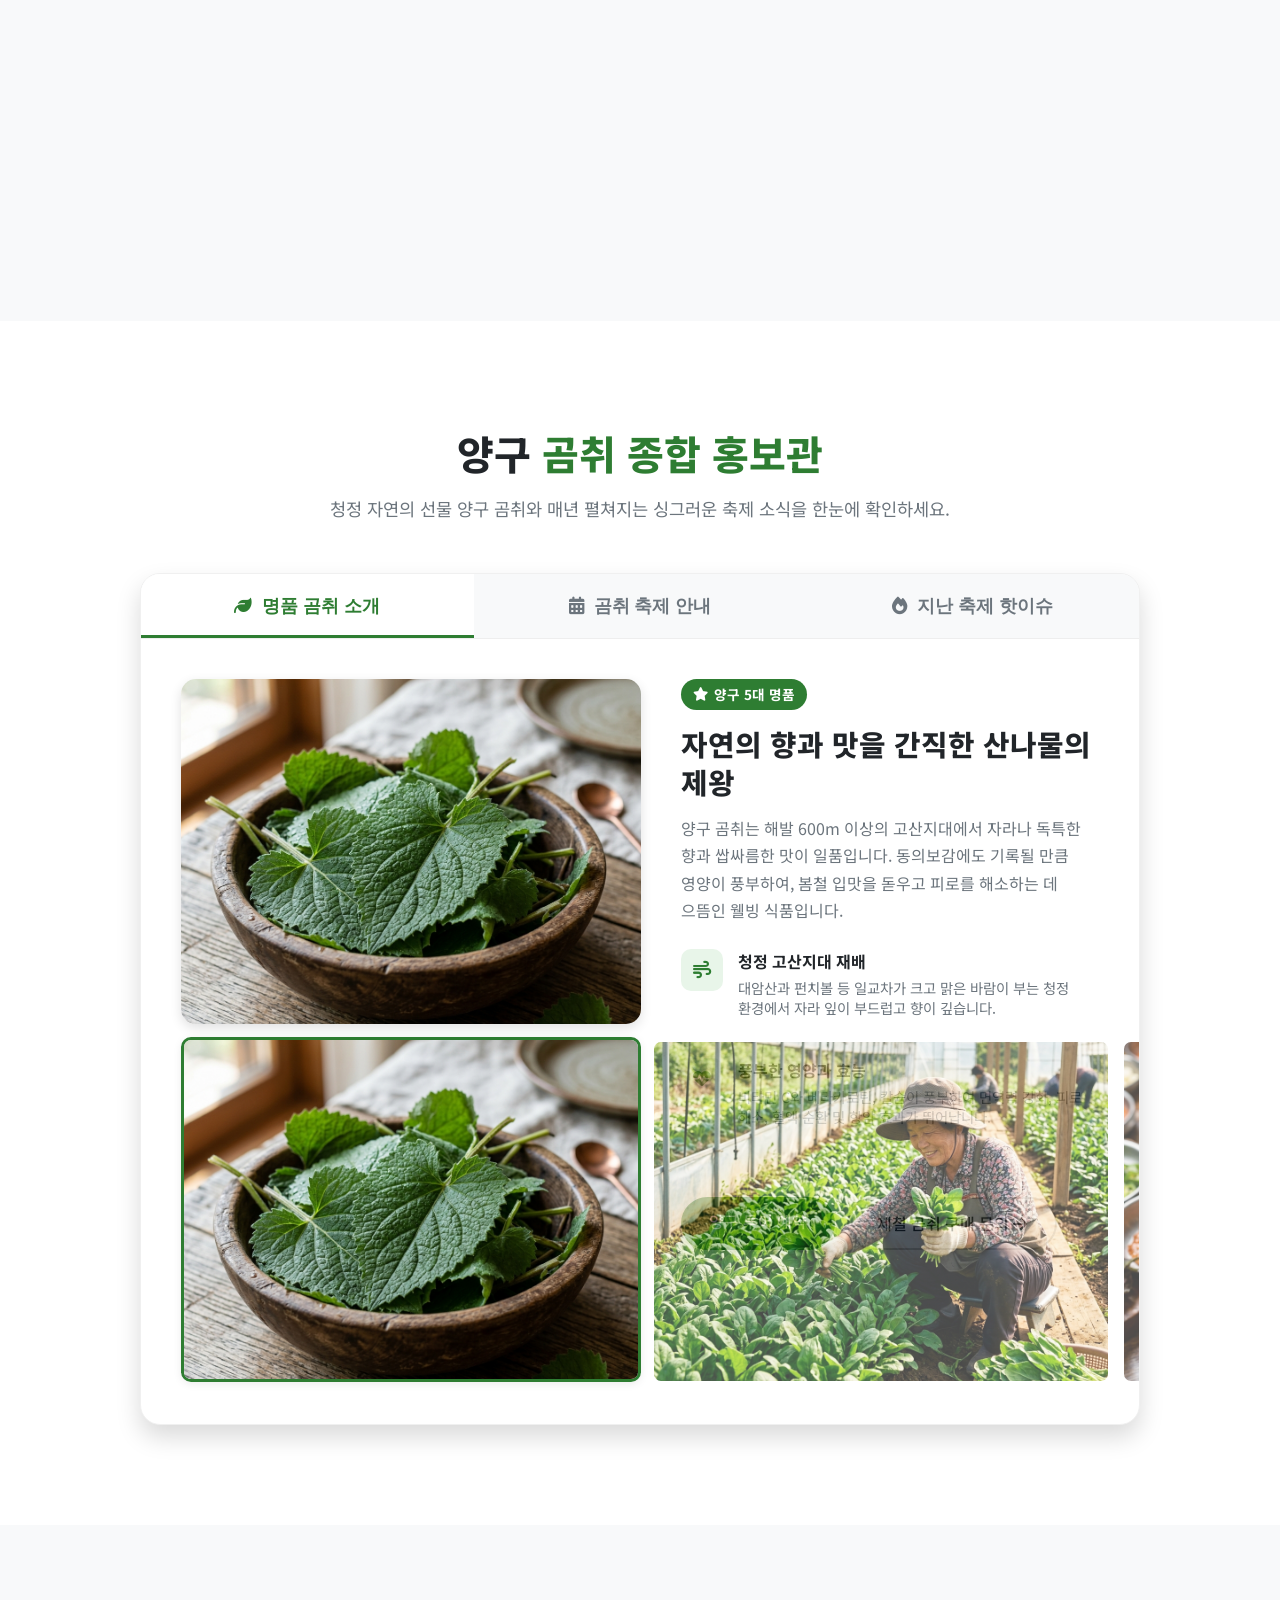
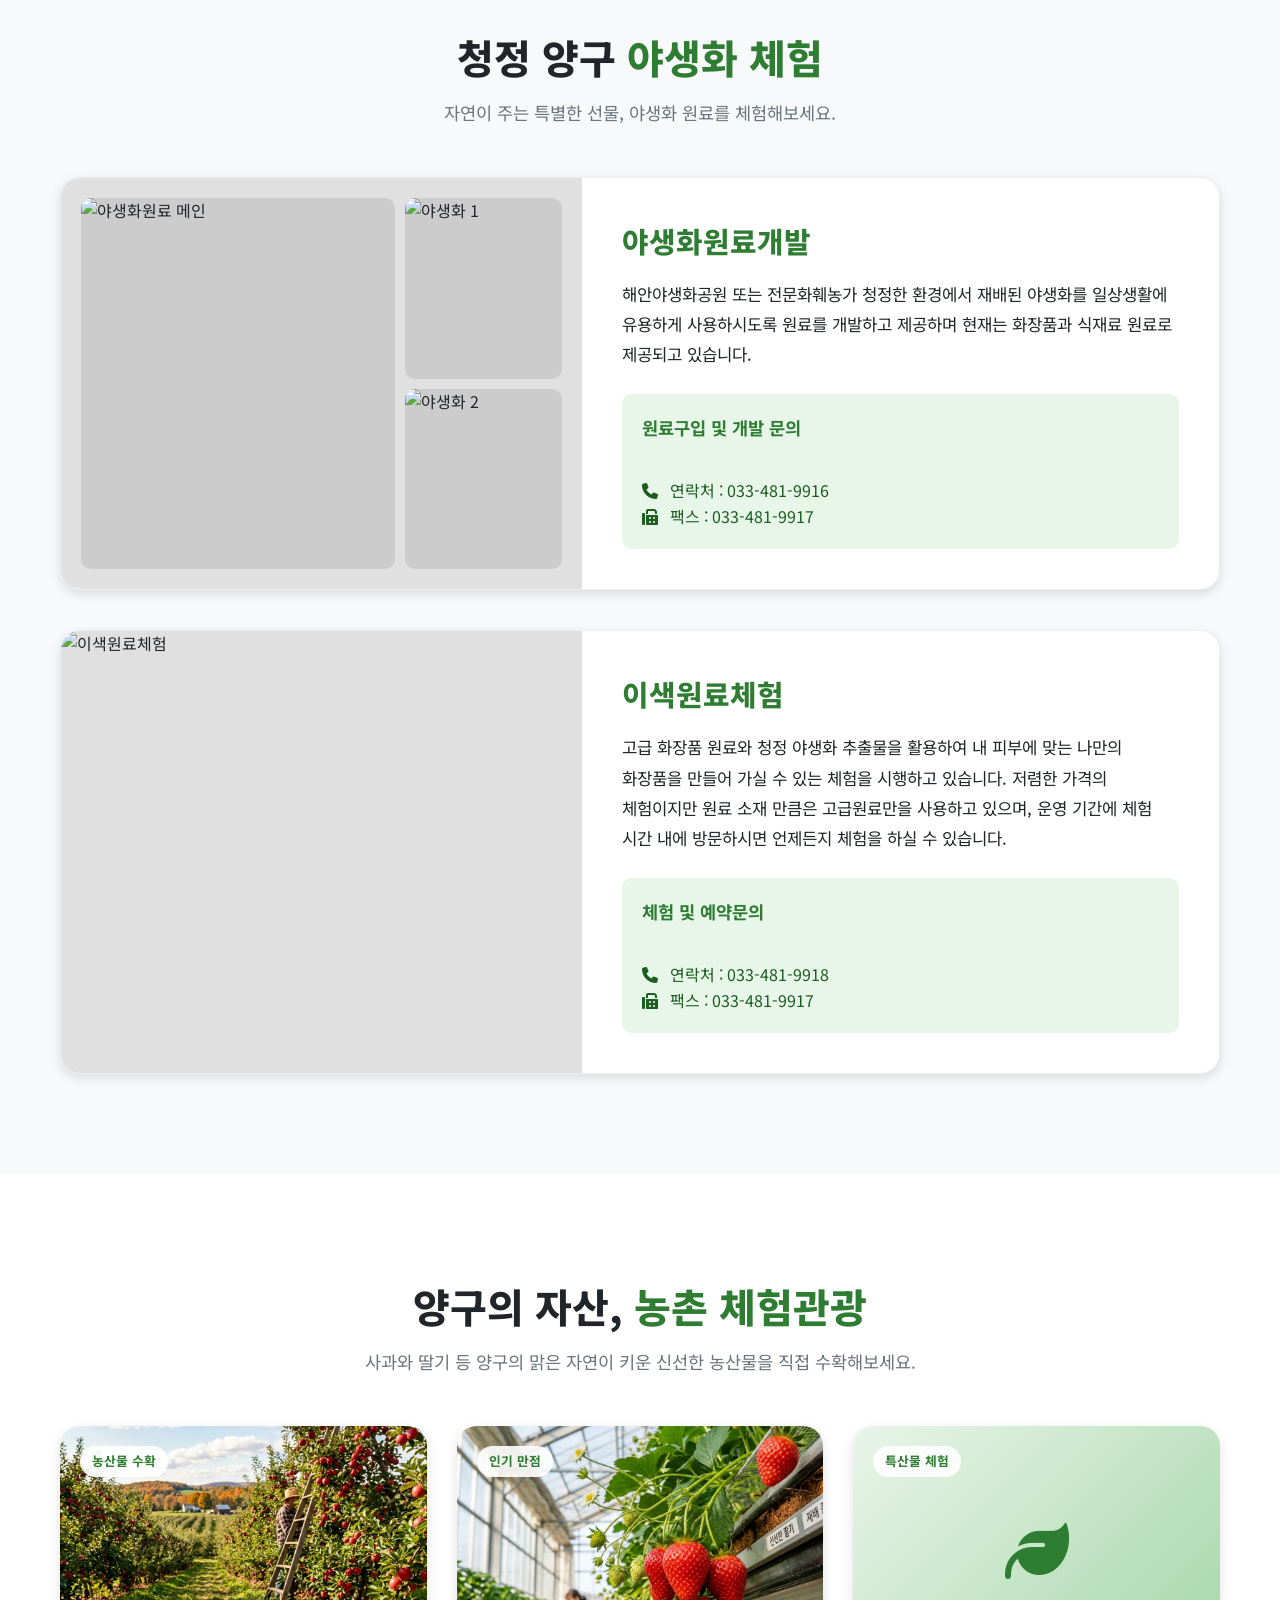
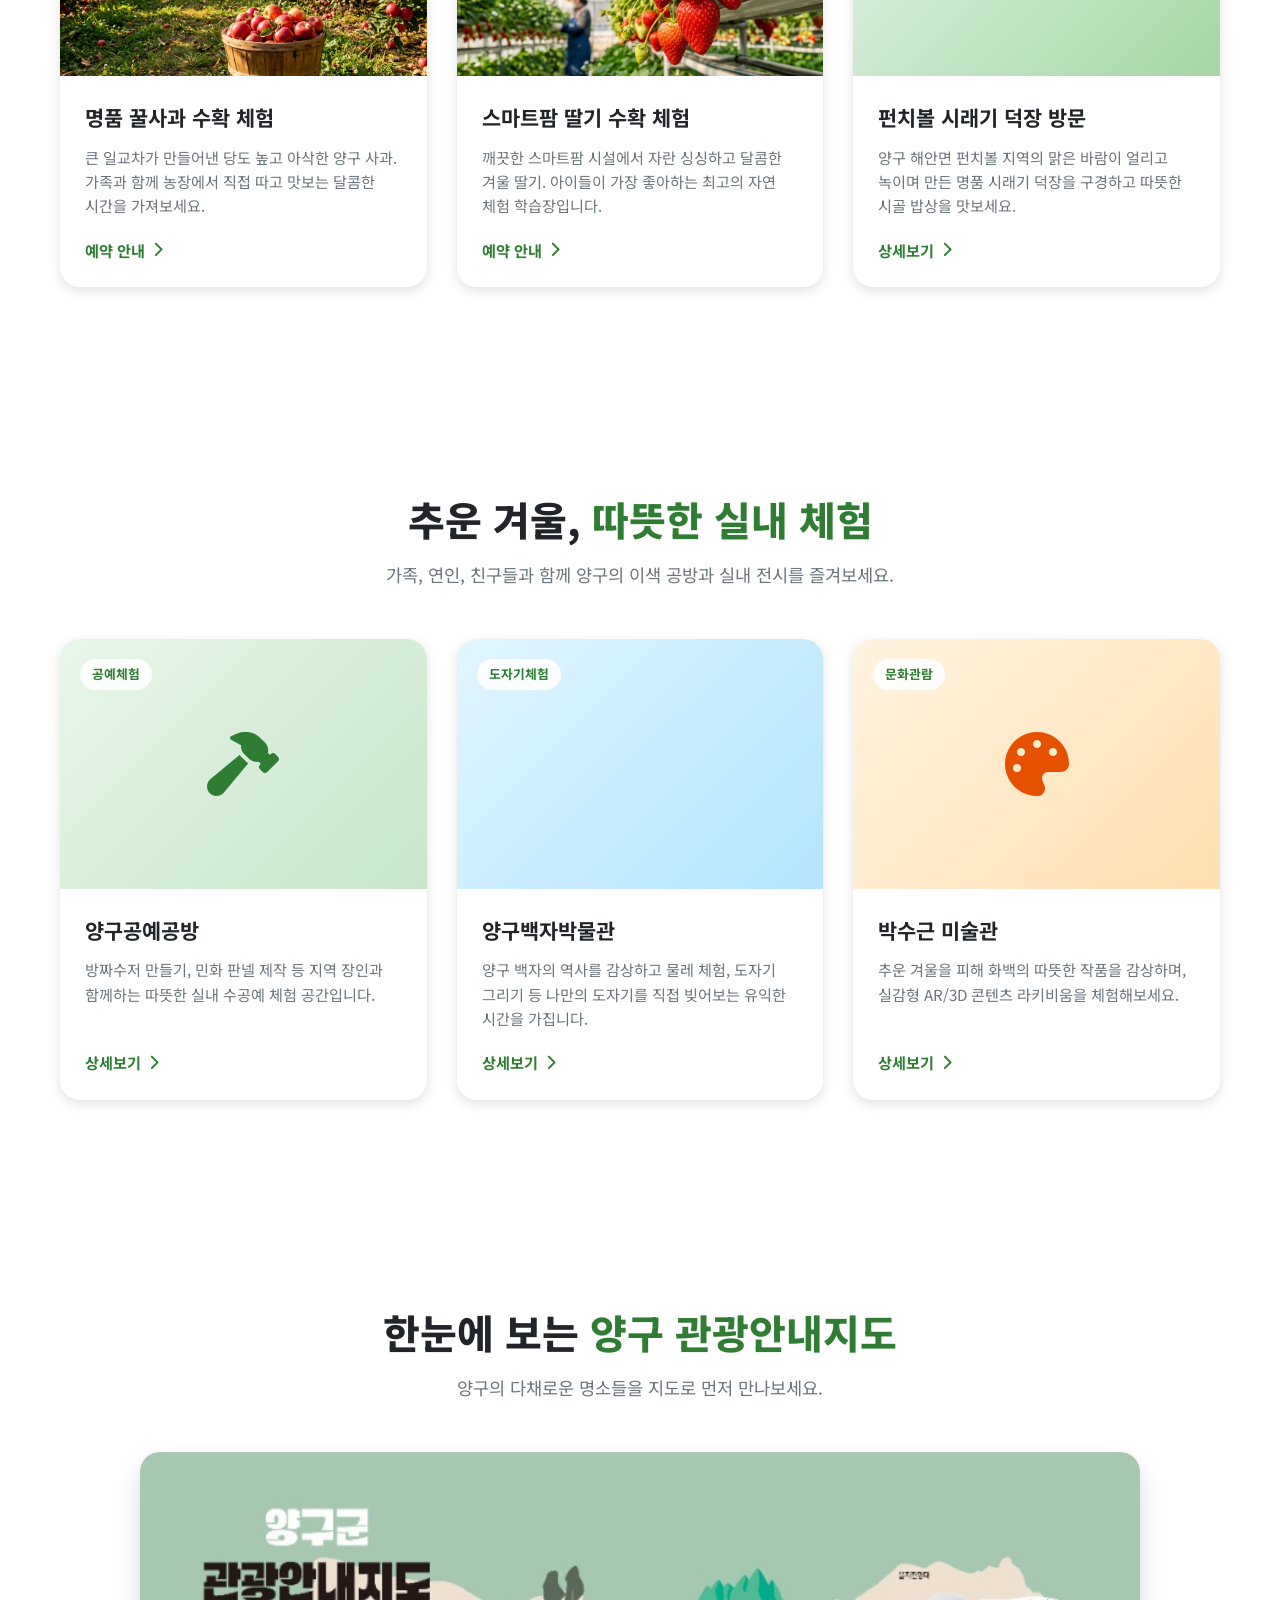
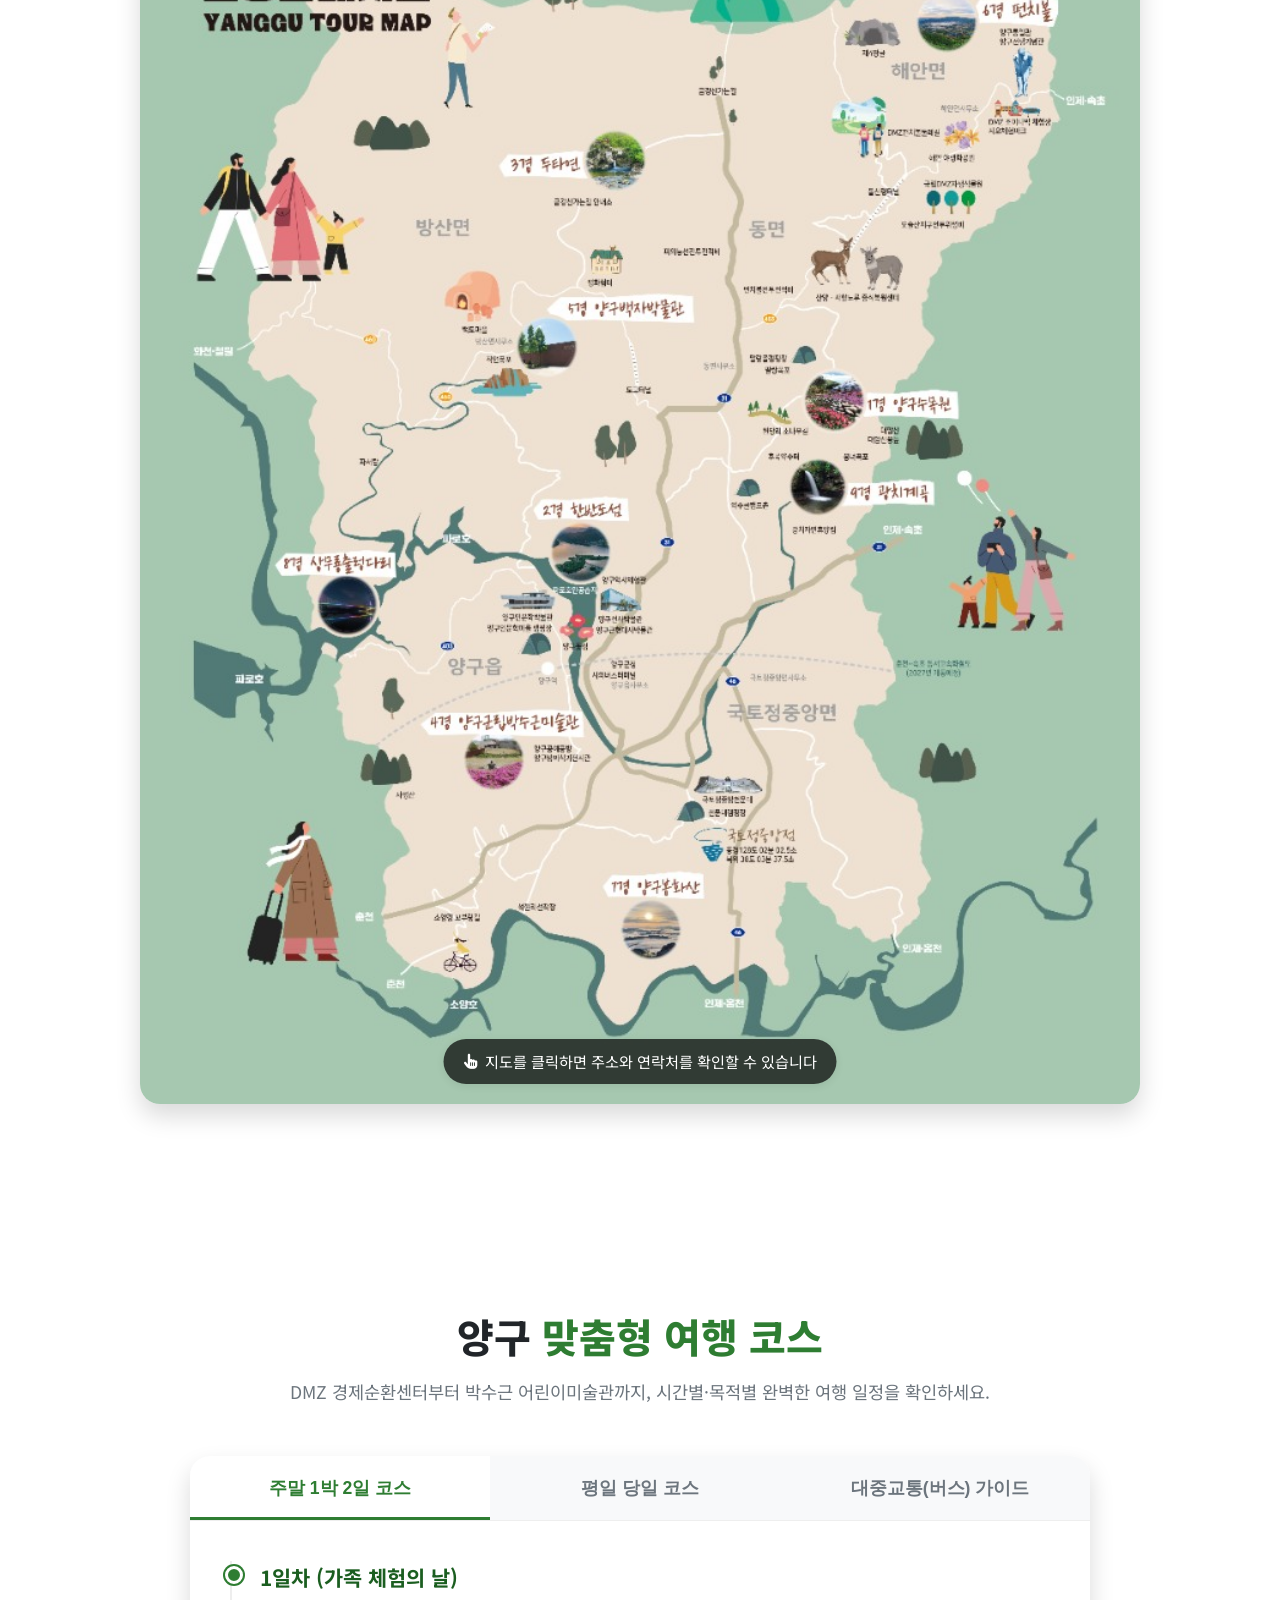
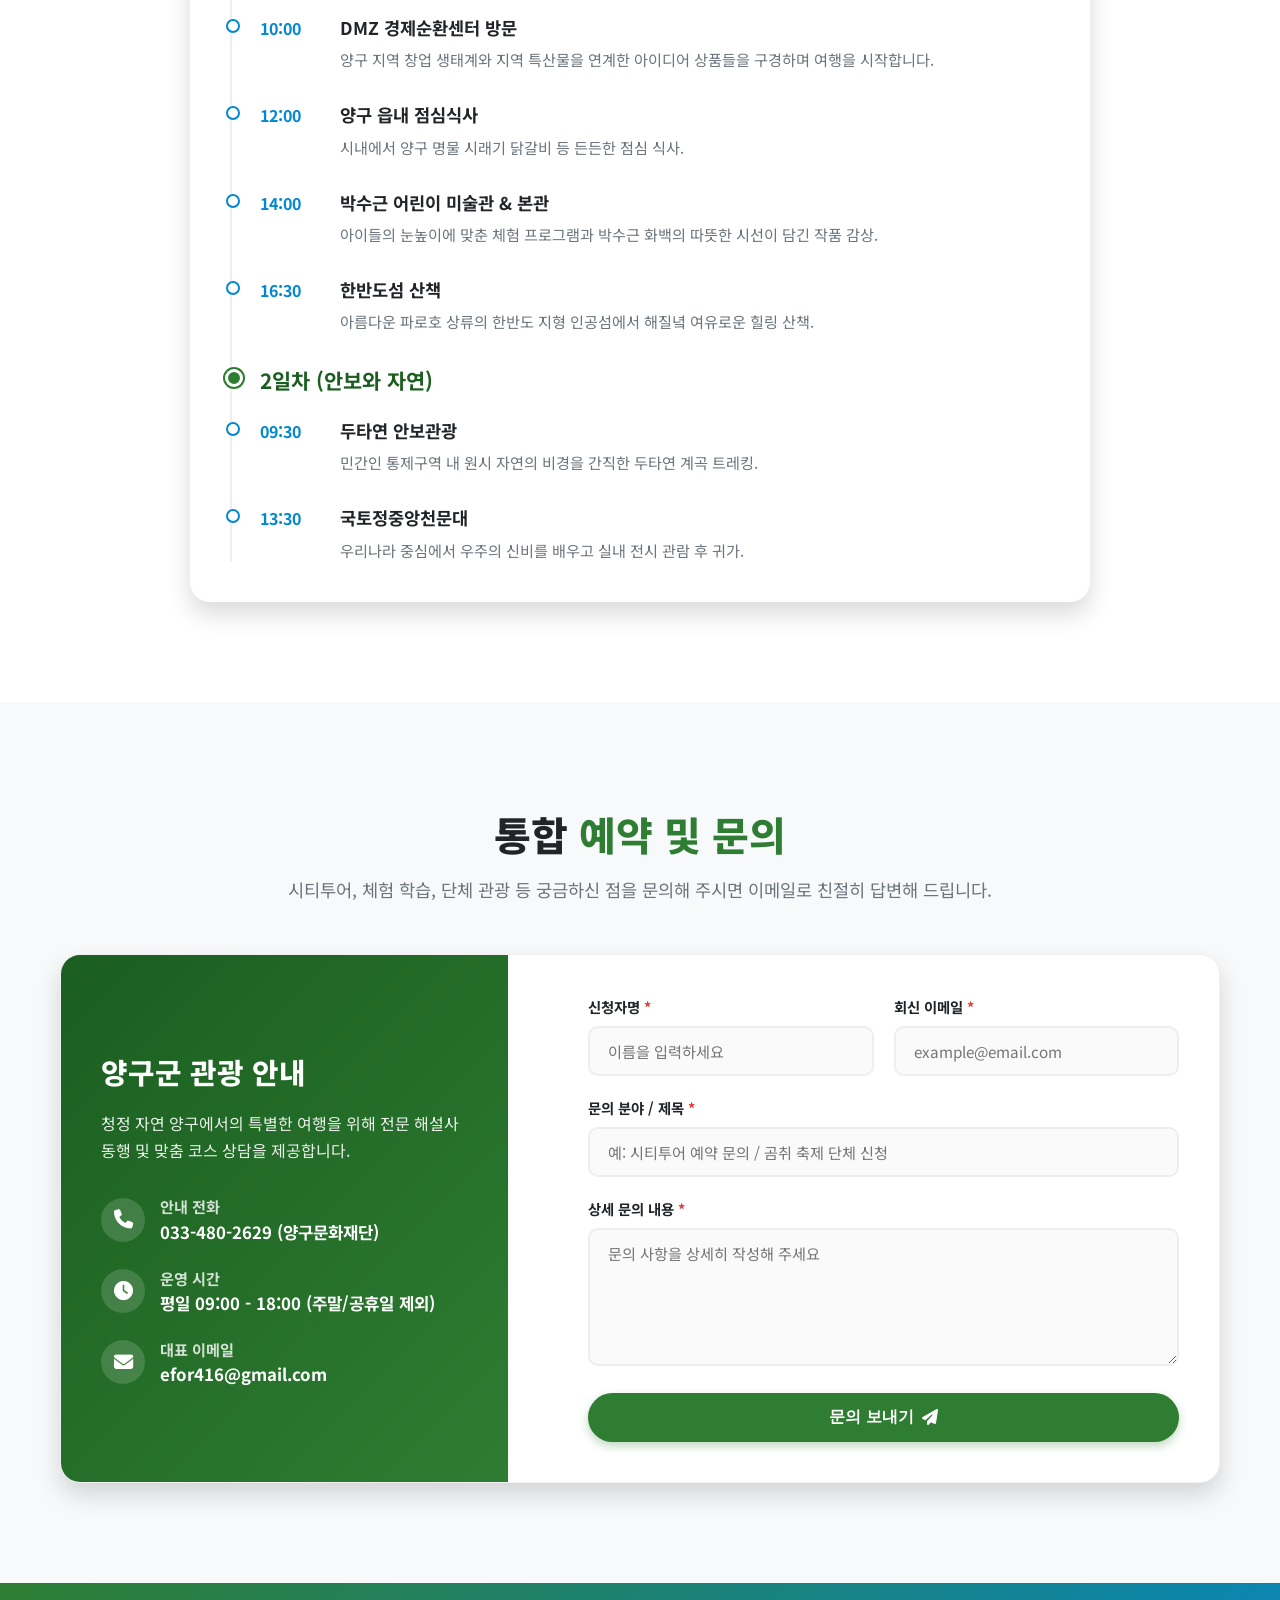
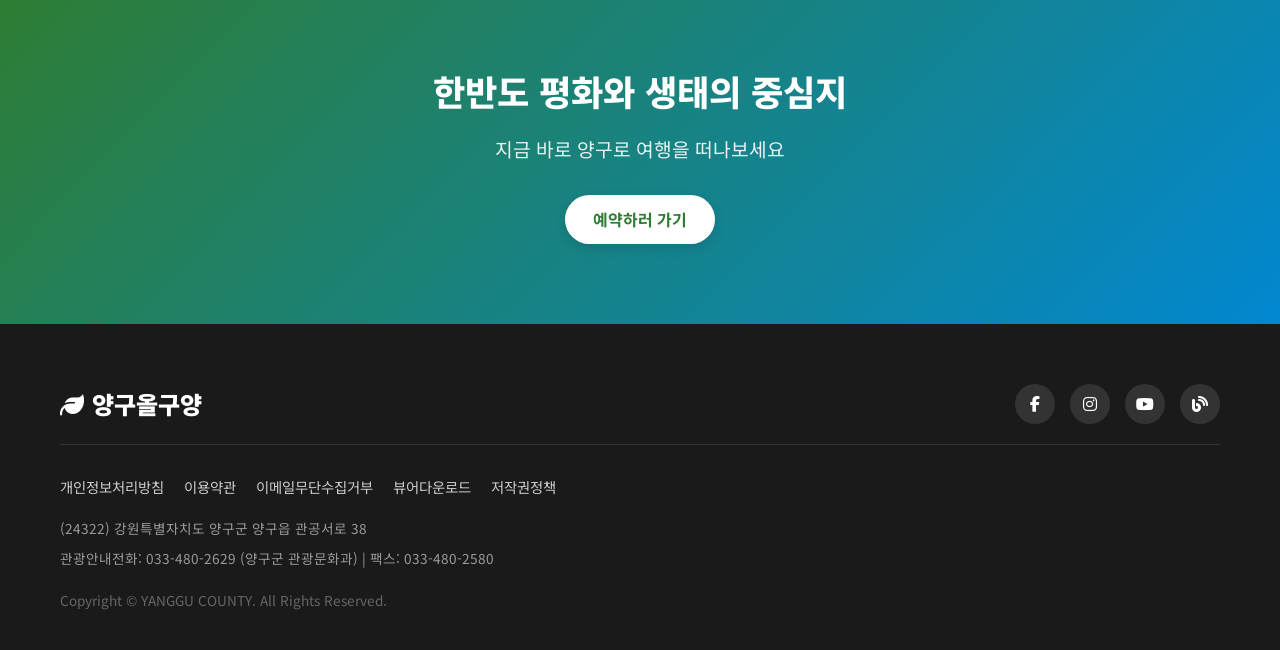
==== commit 7e9d8027: "nhn" ====
--- a/index.html
+++ b/index.html
@@ -5,6 +5,8 @@
     <meta name="viewport" content="width=device-width, initial-scale=1.0">
     <title>양구문화관광 - 양구올구양</title>
     <meta name="description" content="한반도의 배꼽, 청정 양구의 문화관광 정보를 안내합니다. 주요 관광지, 축제, 체험 정보를 확인하세요.">
+    <meta name="naver-site-verification" content="79edc1620f75f3ebeb8674f77e74435f9a42cd1e" />
+    <meta name="google-site-verification" content="ClmIiTq5rTD043HpKIIFCsi1sNQnl1bfOAo5dmAW1q8" />
     
     <link rel="stylesheet" href="styles.css">
     
@@ -676,6 +678,74 @@
         </div>
     </section>
 
+    <!-- Reservation / Contact Section -->
+    <section class="reservation section-padding" id="reservation">
+        <div class="container">
+            <div class="section-header reveal text-center">
+                <h2>통합 <span>예약 및 문의</span></h2>
+                <p>시티투어, 체험 학습, 단체 관광 등 궁금하신 점을 문의해 주시면 이메일로 친절히 답변해 드립니다.</p>
+            </div>
+            
+            <div class="reservation-container reveal">
+                <div class="reservation-info-pane">
+                    <h3>양구군 관광 안내</h3>
+                    <p>청정 자연 양구에서의 특별한 여행을 위해 전문 해설사 동행 및 맞춤 코스 상담을 제공합니다.</p>
+                    
+                    <div class="info-contacts">
+                        <div class="contact-item">
+                            <div class="icon"><i class="fa-solid fa-phone"></i></div>
+                            <div class="text">
+                                <strong>안내 전화</strong>
+                                <p>033-480-2629 (양구문화재단)</p>
+                            </div>
+                        </div>
+                        <div class="contact-item">
+                            <div class="icon"><i class="fa-solid fa-clock"></i></div>
+                            <div class="text">
+                                <strong>운영 시간</strong>
+                                <p>평일 09:00 - 18:00 (주말/공휴일 제외)</p>
+                            </div>
+                        </div>
+                        <div class="contact-item">
+                            <div class="icon"><i class="fa-solid fa-envelope"></i></div>
+                            <div class="text">
+                                <strong>대표 이메일</strong>
+                                <p>efor416@gmail.com</p>
+                            </div>
+                        </div>
+                    </div>
+                </div>
+                
+                <div class="reservation-form-pane">
+                    <form id="contact-form">
+                        <div class="form-row">
+                            <div class="form-group">
+                                <label for="user_name">신청자명 <span class="required">*</span></label>
+                                <input type="text" id="user_name" name="name" placeholder="이름을 입력하세요" required>
+                            </div>
+                            <div class="form-group">
+                                <label for="user_email">회신 이메일 <span class="required">*</span></label>
+                                <input type="email" id="user_email" name="email" placeholder="example@email.com" required>
+                            </div>
+                        </div>
+                        <div class="form-group">
+                            <label for="inquiry_title">문의 분야 / 제목 <span class="required">*</span></label>
+                            <input type="text" id="inquiry_title" name="title" placeholder="예: 시티투어 예약 문의 / 곰취 축제 단체 신청" required>
+                        </div>
+                        <div class="form-group">
+                            <label for="message">상세 문의 내용 <span class="required">*</span></label>
+                            <textarea id="message" name="message" rows="5" placeholder="문의 사항을 상세히 작성해 주세요" required></textarea>
+                        </div>
+                        <button type="submit" class="btn btn-primary btn-submit" id="btn-submit-inquiry">
+                            <span>문의 보내기</span> <i class="fa-solid fa-paper-plane"></i>
+                        </button>
+                    </form>
+                    <div id="form-status" class="form-status-message"></div>
+                </div>
+            </div>
+        </div>
+    </section>
+
     <!-- Banner Section -->
     <section class="banner reveal">
         <div class="banner-content">
@@ -824,6 +894,13 @@
         </div>
     </div>
 
+    <!-- EmailJS SDK -->
+    <script type="text/javascript" src="https://cdn.jsdelivr.net/npm/@emailjs/browser@3/dist/email.min.js"></script>
+    <script type="text/javascript">
+        (function() {
+            emailjs.init("9MlSUAStuV4mJRbS_");
+        })();
+    </script>
     <script src="script.js"></script>
 </body>
 </html>
--- a/styles.css
+++ b/styles.css
@@ -1316,6 +1316,163 @@
     font-size: 0.95rem;
     color: var(--text-muted);
     line-height: 1.6;
+}
+/* --- Reservation / Contact Section --- */
+.reservation {
+    background-color: var(--bg-alt);
+}
+
+.reservation-container {
+    display: grid;
+    grid-template-columns: 1fr 1.5fr;
+    gap: 40px;
+    background: var(--white);
+    border-radius: 20px;
+    box-shadow: var(--shadow-lg);
+    overflow: hidden;
+    border: 1px solid #f0f0f0;
+}
+
+.reservation-info-pane {
+    background: linear-gradient(135deg, var(--primary-dark), var(--primary-color));
+    color: var(--white);
+    padding: 40px;
+    display: flex;
+    flex-direction: column;
+    justify-content: center;
+}
+
+.reservation-info-pane h3 {
+    font-size: 1.8rem;
+    font-weight: 800;
+    margin-bottom: 15px;
+}
+
+.reservation-info-pane > p {
+    font-size: 1rem;
+    line-height: 1.7;
+    opacity: 0.9;
+    margin-bottom: 30px;
+}
+
+.info-contacts {
+    display: flex;
+    flex-direction: column;
+    gap: 20px;
+}
+
+.contact-item {
+    display: flex;
+    gap: 15px;
+    align-items: center;
+}
+
+.contact-item .icon {
+    width: 44px;
+    height: 44px;
+    background: rgba(255, 255, 255, 0.15);
+    color: var(--white);
+    border-radius: 50%;
+    display: flex;
+    align-items: center;
+    justify-content: center;
+    font-size: 1.2rem;
+    flex-shrink: 0;
+}
+
+.contact-item .text strong {
+    font-size: 0.95rem;
+    display: block;
+    opacity: 0.8;
+}
+
+.contact-item .text p {
+    font-size: 1.05rem;
+    font-weight: 700;
+}
+
+.reservation-form-pane {
+    padding: 40px;
+    display: flex;
+    flex-direction: column;
+    justify-content: center;
+}
+
+.form-row {
+    display: grid;
+    grid-template-columns: 1fr 1fr;
+    gap: 20px;
+}
+
+.form-group {
+    margin-bottom: 20px;
+}
+
+.form-group label {
+    display: block;
+    font-size: 0.9rem;
+    font-weight: 700;
+    margin-bottom: 8px;
+    color: var(--text-main);
+}
+
+.form-group label .required {
+    color: #e53935;
+}
+
+.form-group input,
+.form-group textarea {
+    width: 100%;
+    padding: 12px 18px;
+    border-radius: 10px;
+    border: 2px solid #eee;
+    background-color: #fafafa;
+    font-family: inherit;
+    font-size: 0.95rem;
+    transition: all var(--transition-fast);
+    outline: none;
+}
+
+.form-group input:focus,
+.form-group textarea:focus {
+    border-color: var(--primary-color);
+    background-color: var(--white);
+    box-shadow: 0 0 0 4px rgba(46, 125, 50, 0.15);
+}
+
+.btn-submit {
+    width: 100%;
+    display: flex;
+    align-items: center;
+    justify-content: center;
+    gap: 8px;
+    padding: 14px;
+    font-weight: 700;
+    margin-top: 10px;
+}
+
+.form-status-message {
+    margin-top: 15px;
+    padding: 12px 20px;
+    border-radius: 8px;
+    font-size: 0.95rem;
+    font-weight: 500;
+    line-height: 1.5;
+    display: none;
+}
+
+.form-status-message.success {
+    display: block;
+    background-color: #e8f5e9;
+    color: var(--primary-dark);
+    border-left: 4px solid var(--primary-color);
+}
+
+.form-status-message.error {
+    display: block;
+    background-color: #ffebee;
+    color: #c62828;
+    border-left: 4px solid #e53935;
 }
 
 /* --- Banner --- */
@@ -1488,6 +1645,21 @@
     
     .news-cards-grid { grid-template-columns: 1fr; gap: 20px; }
     .news-img { height: 200px; }
+
+    /* Reservation Mobile Styles */
+    .reservation-container {
+        grid-template-columns: 1fr;
+    }
+    .form-row {
+        grid-template-columns: 1fr;
+        gap: 0;
+    }
+    .reservation-info-pane {
+        padding: 30px;
+    }
+    .reservation-form-pane {
+        padding: 30px;
+    }
 }
 
 /* --- Map Modal --- */
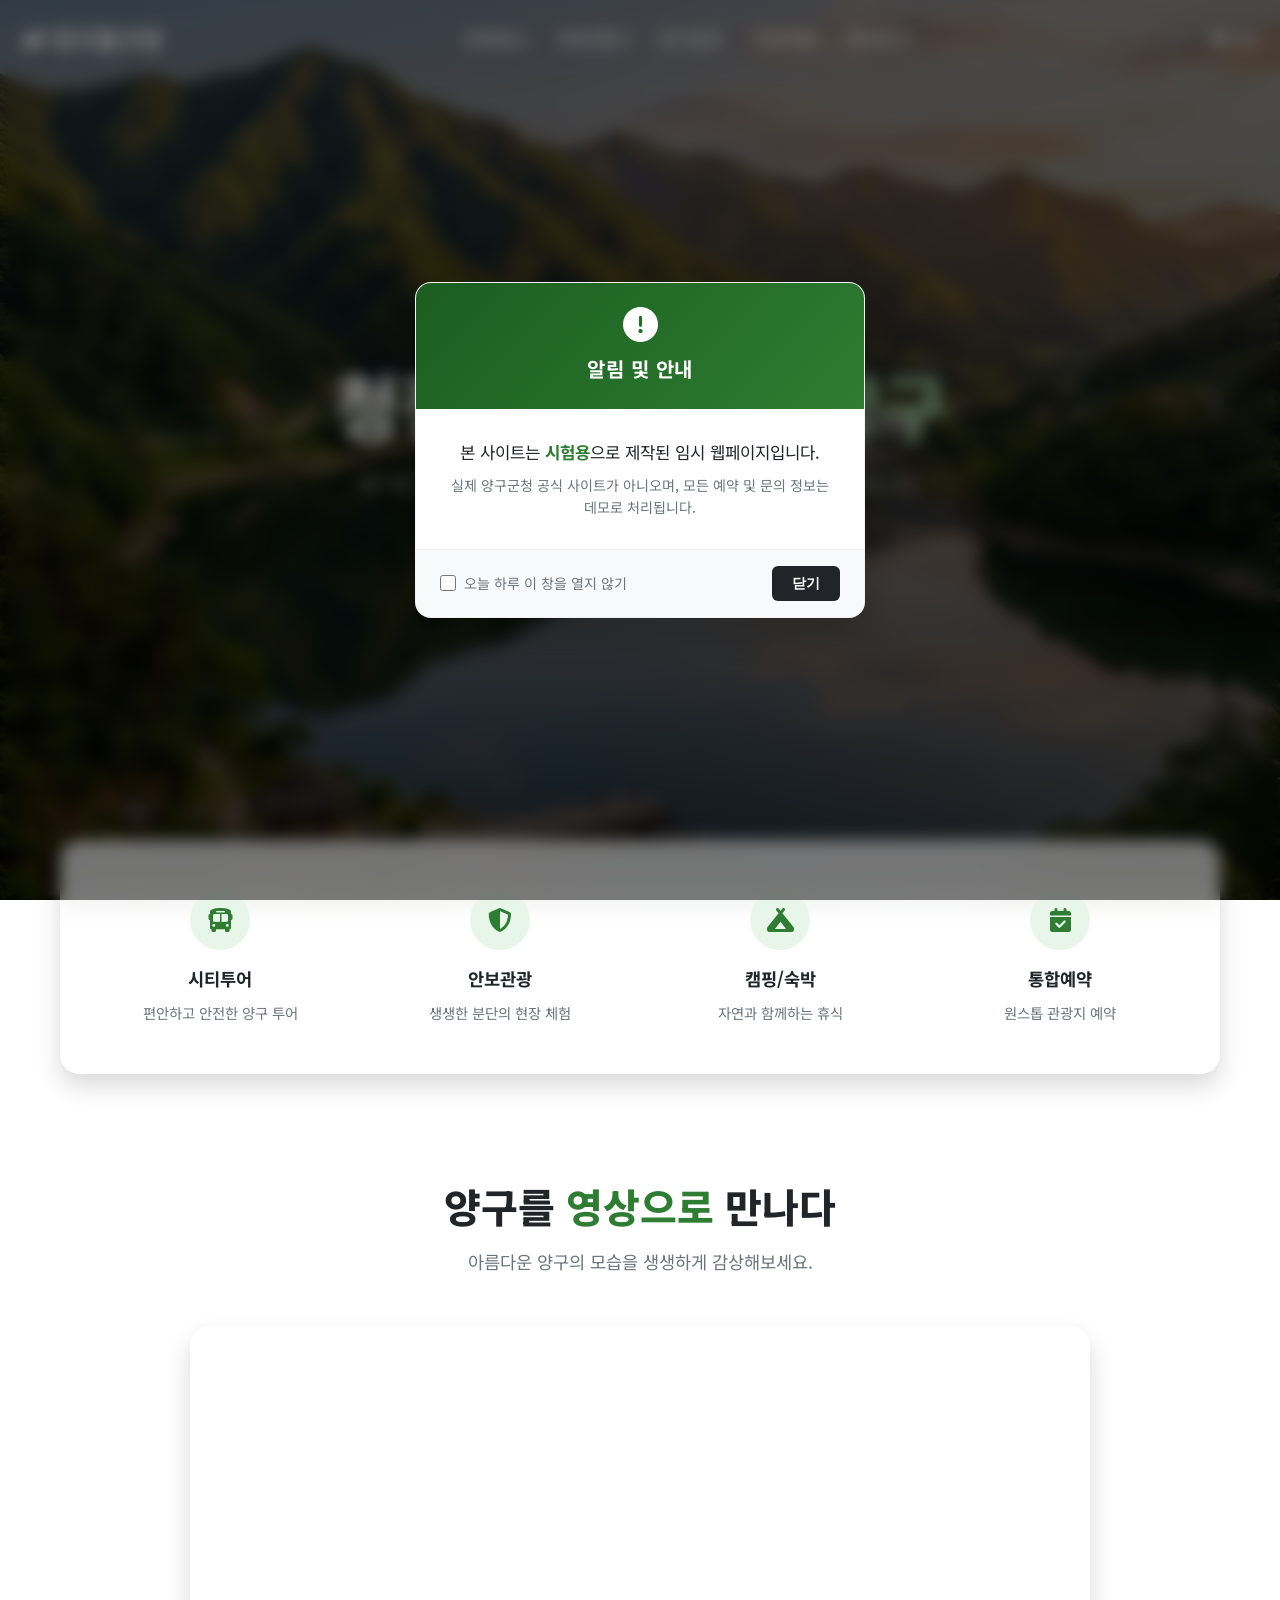
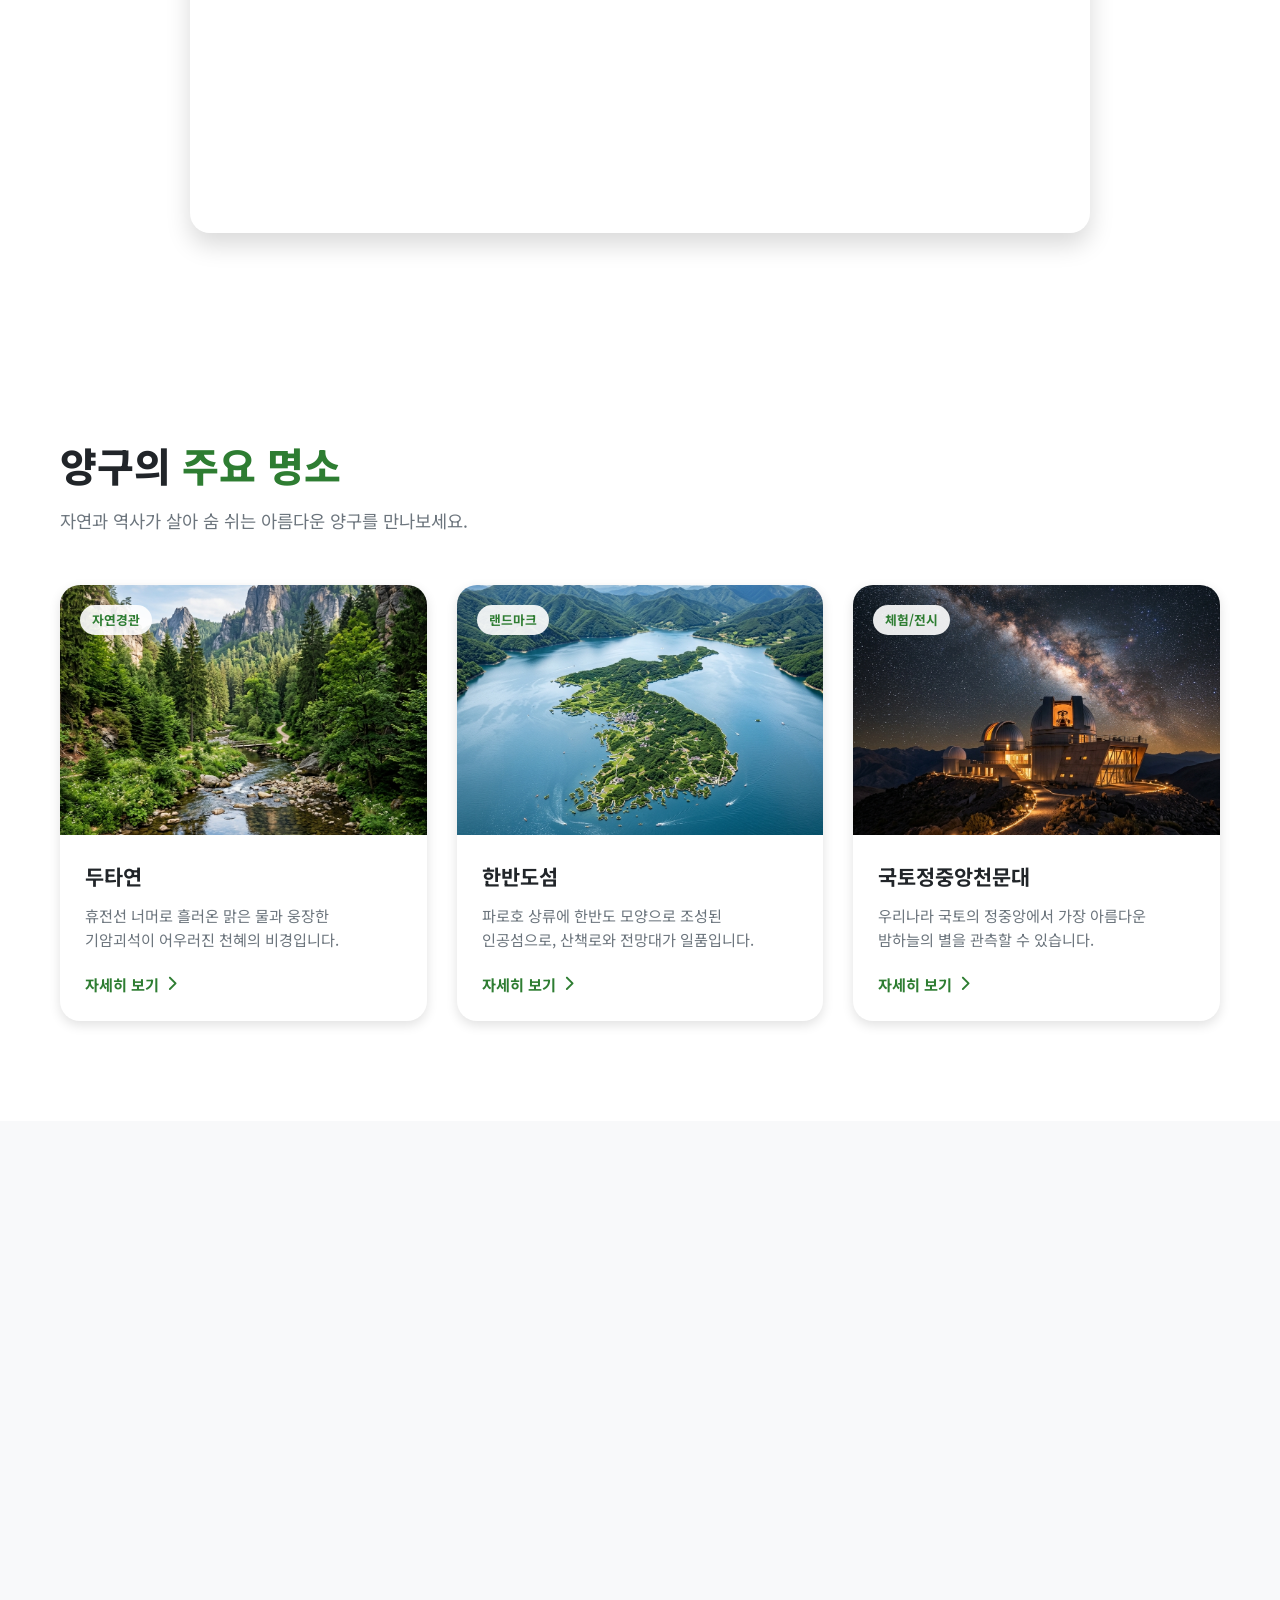
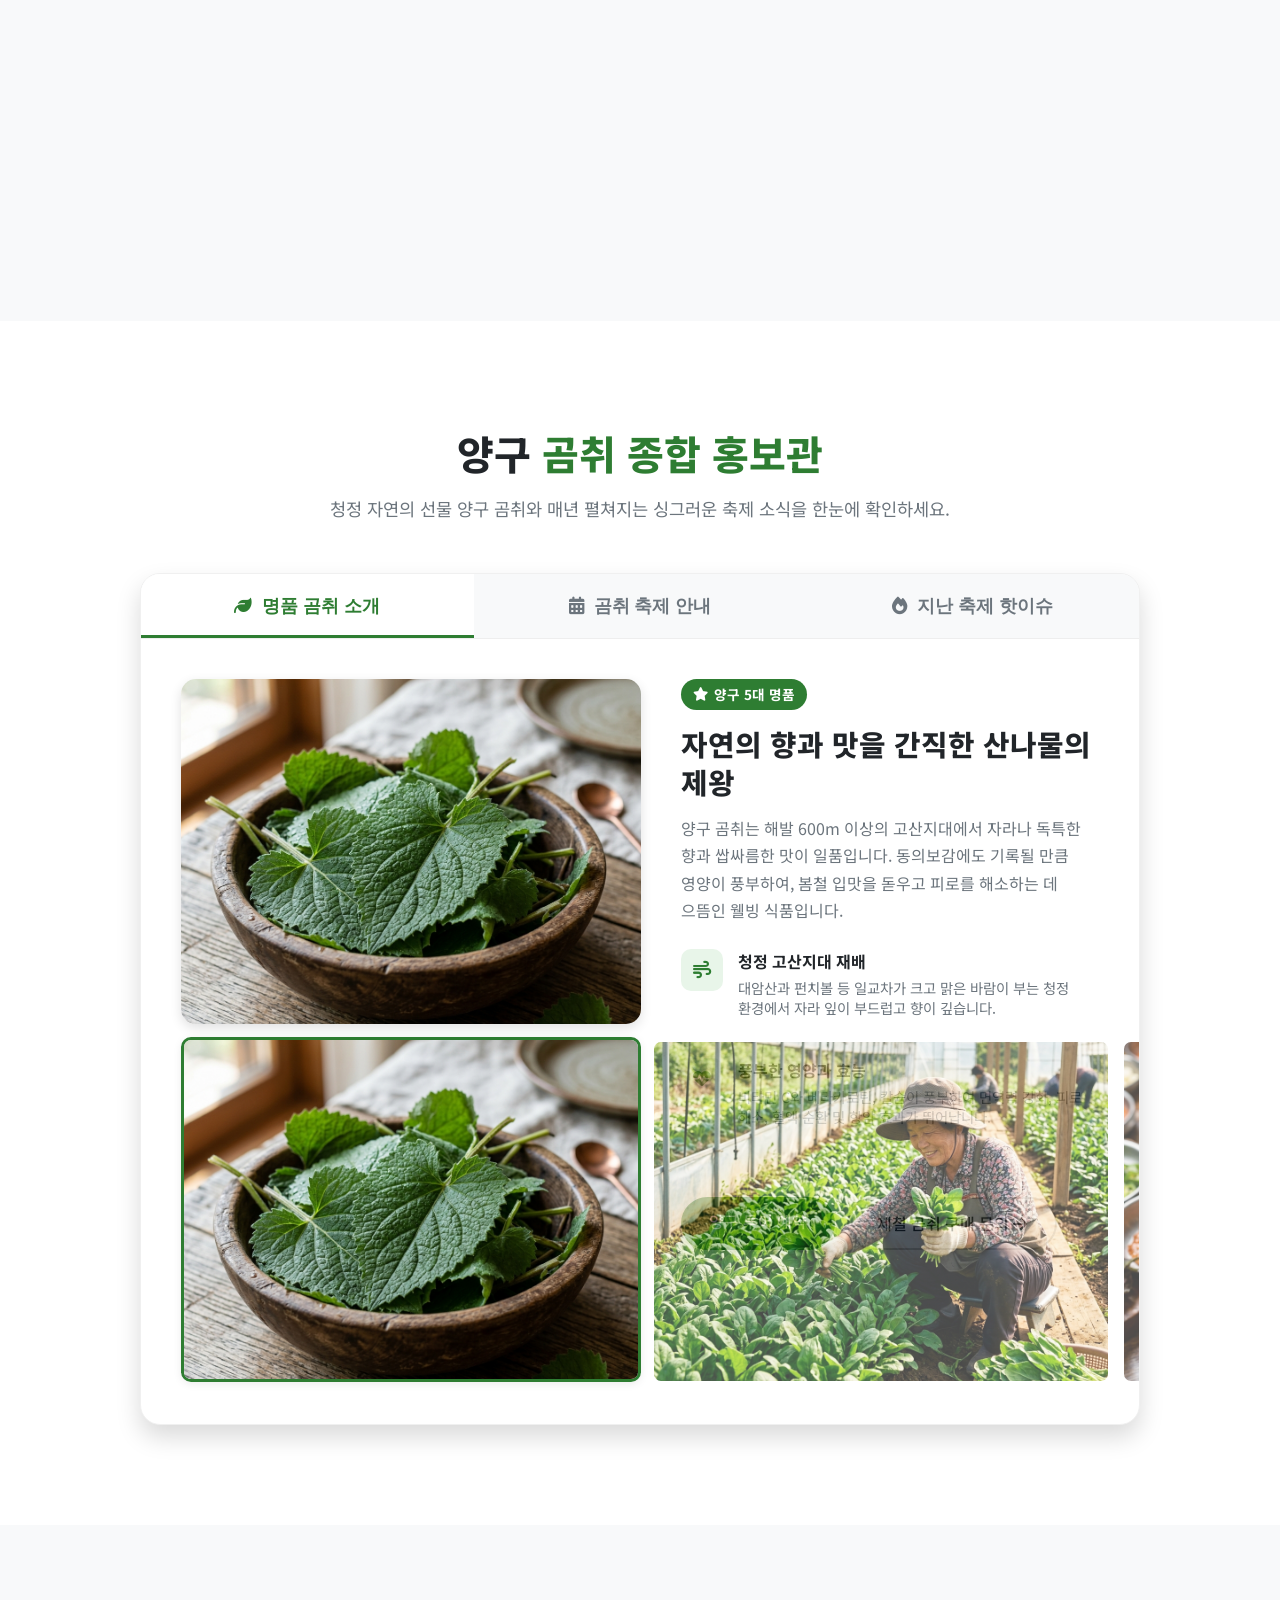
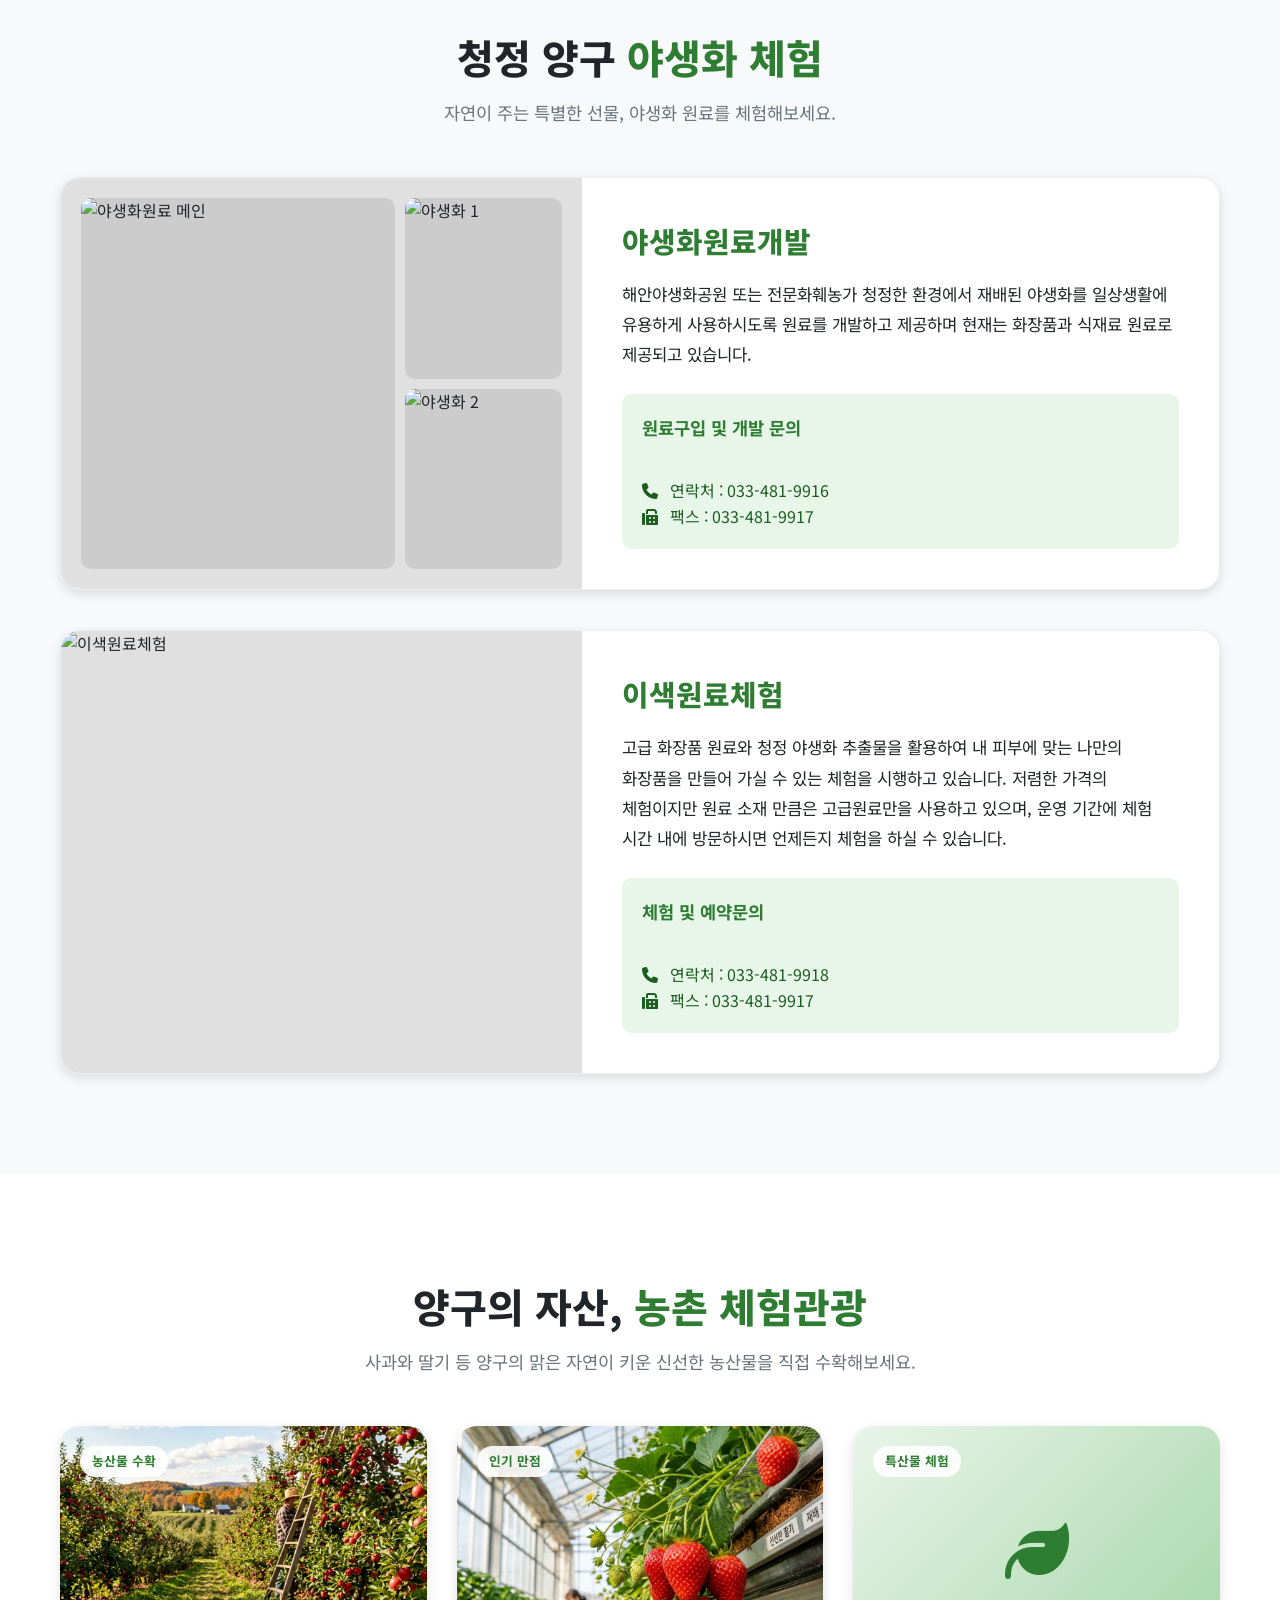
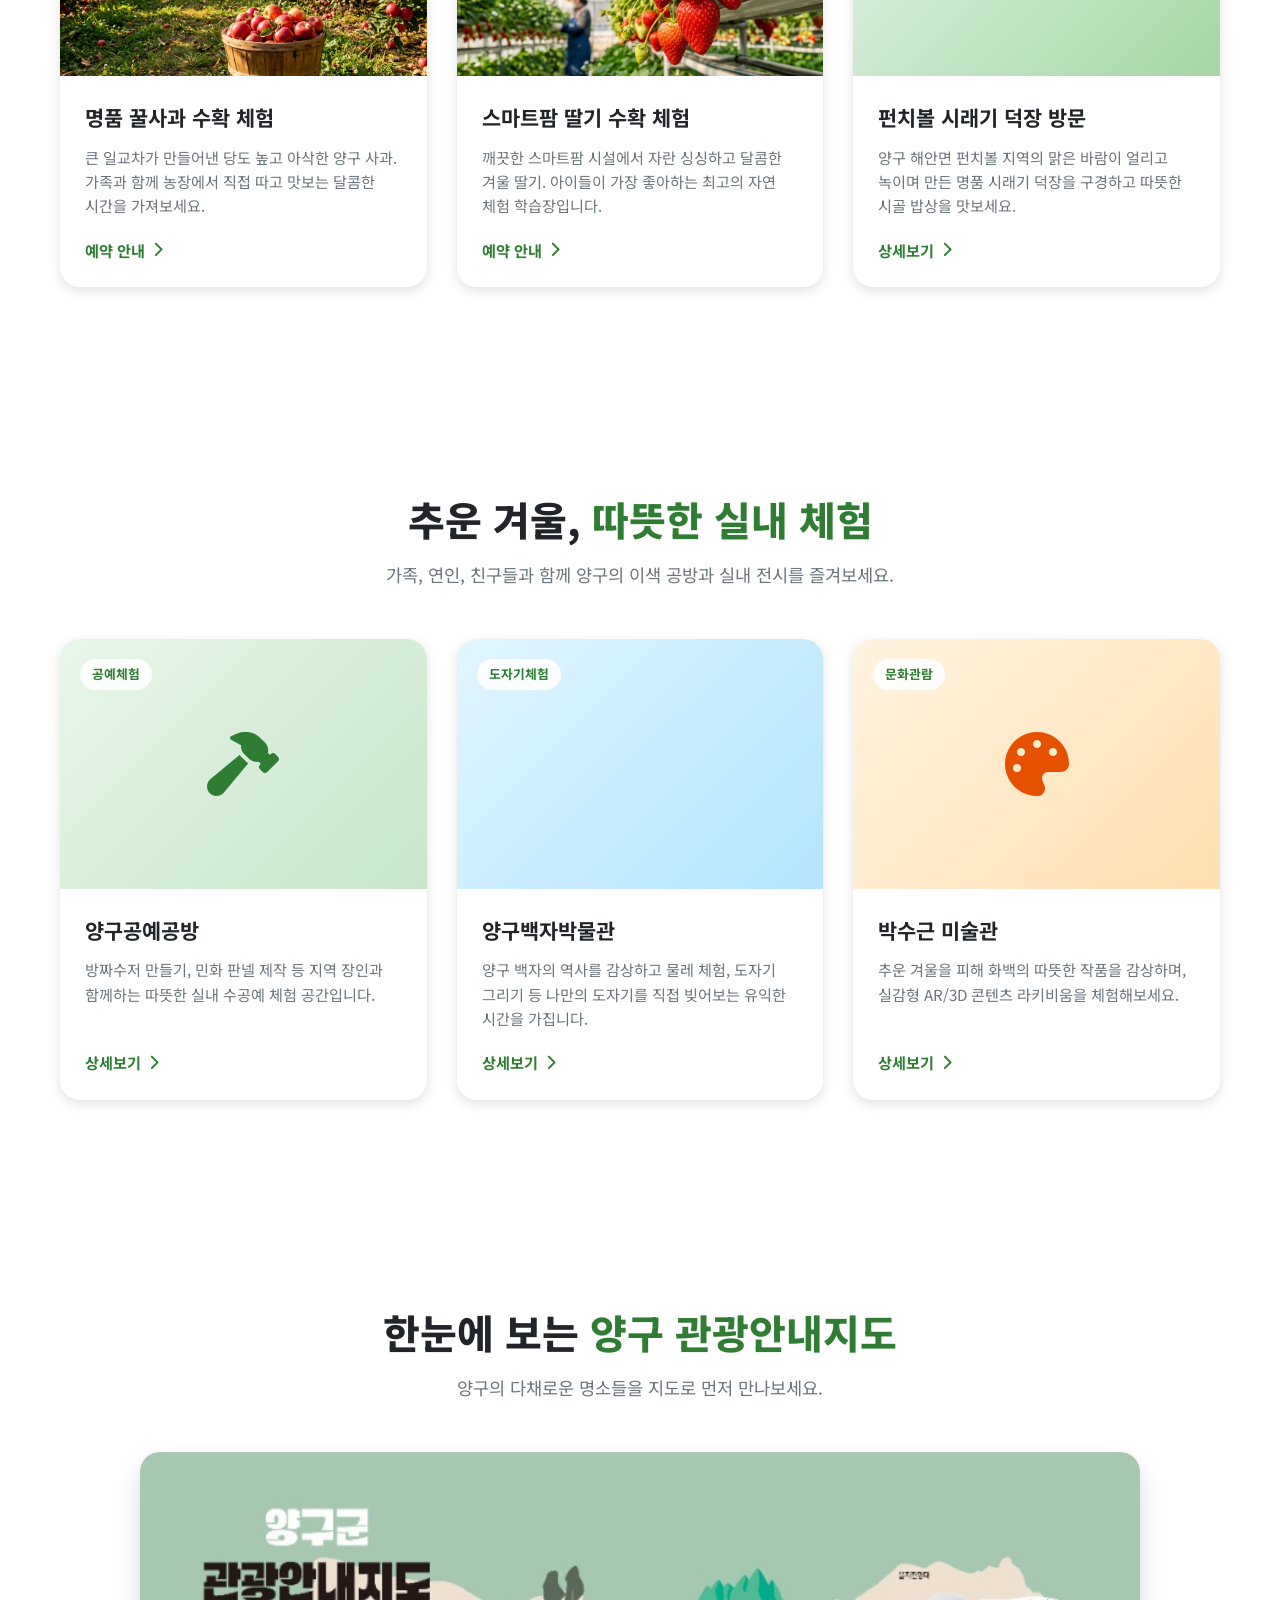
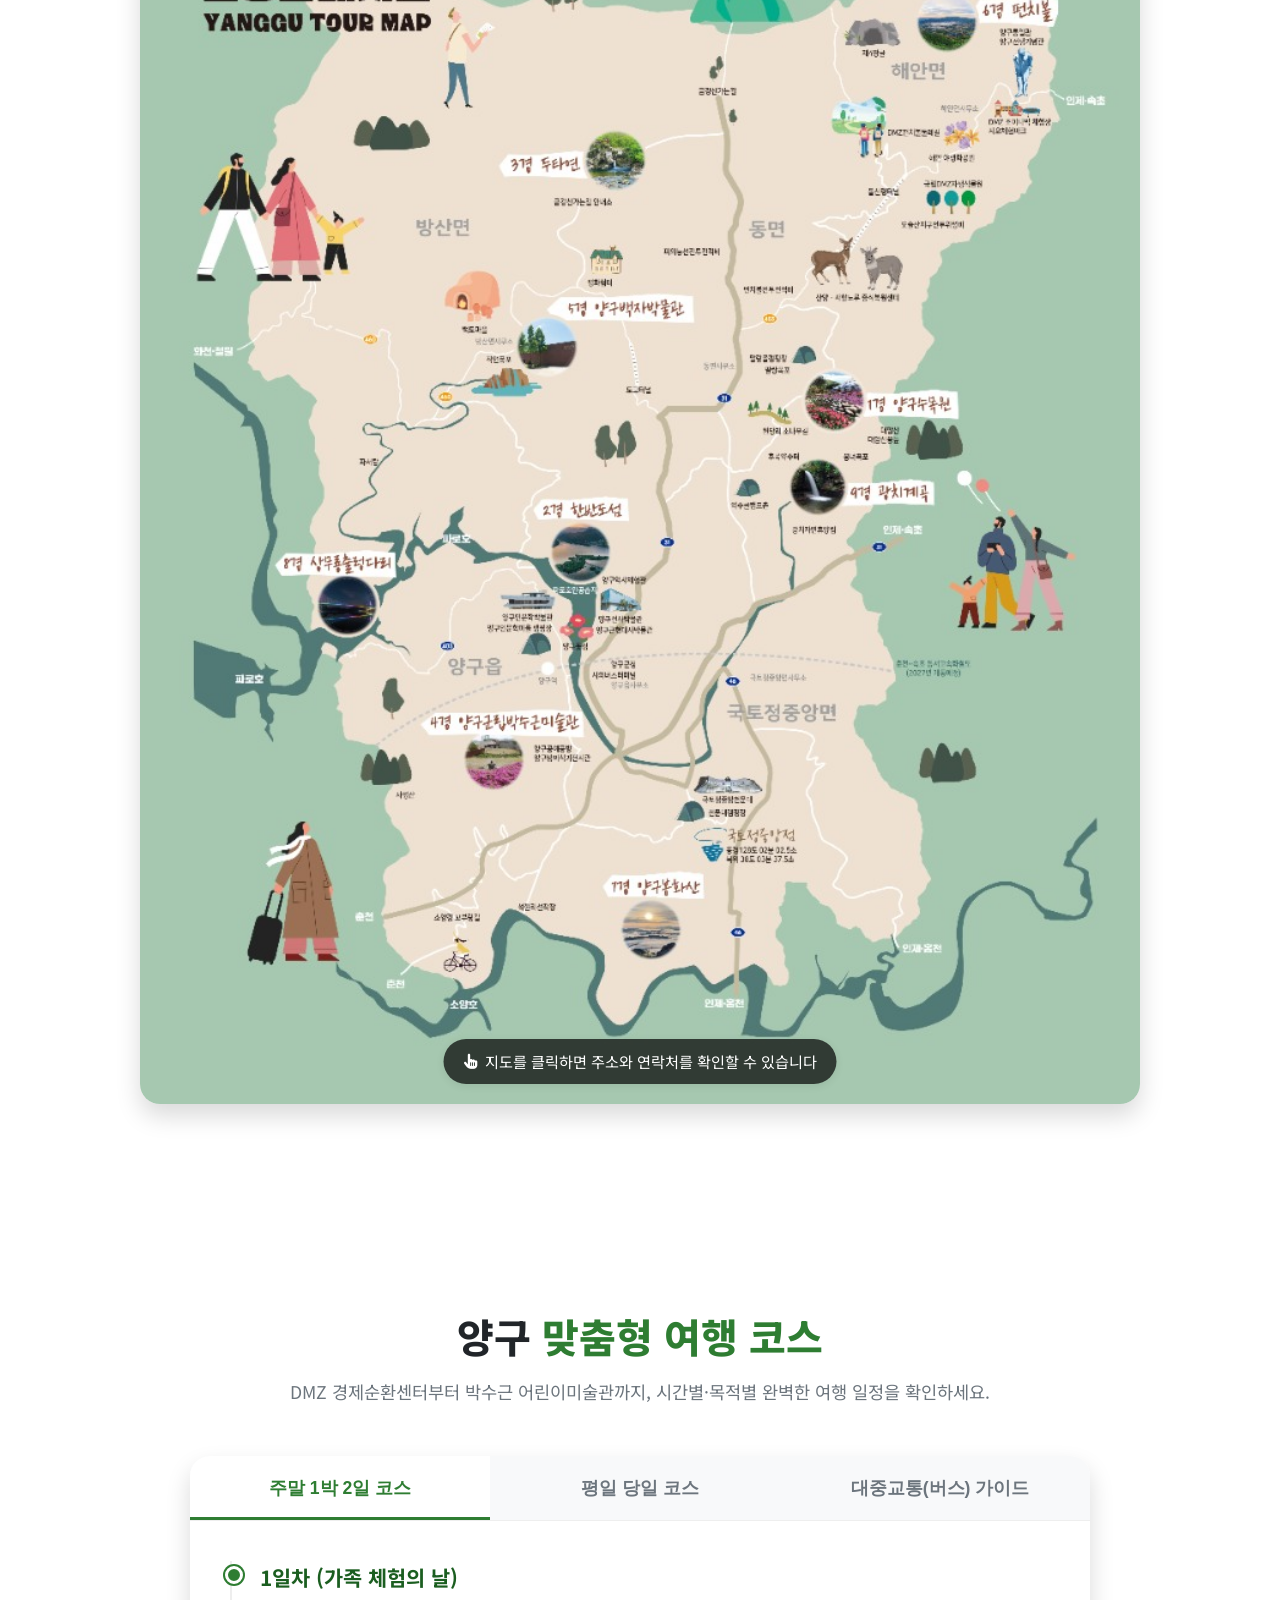
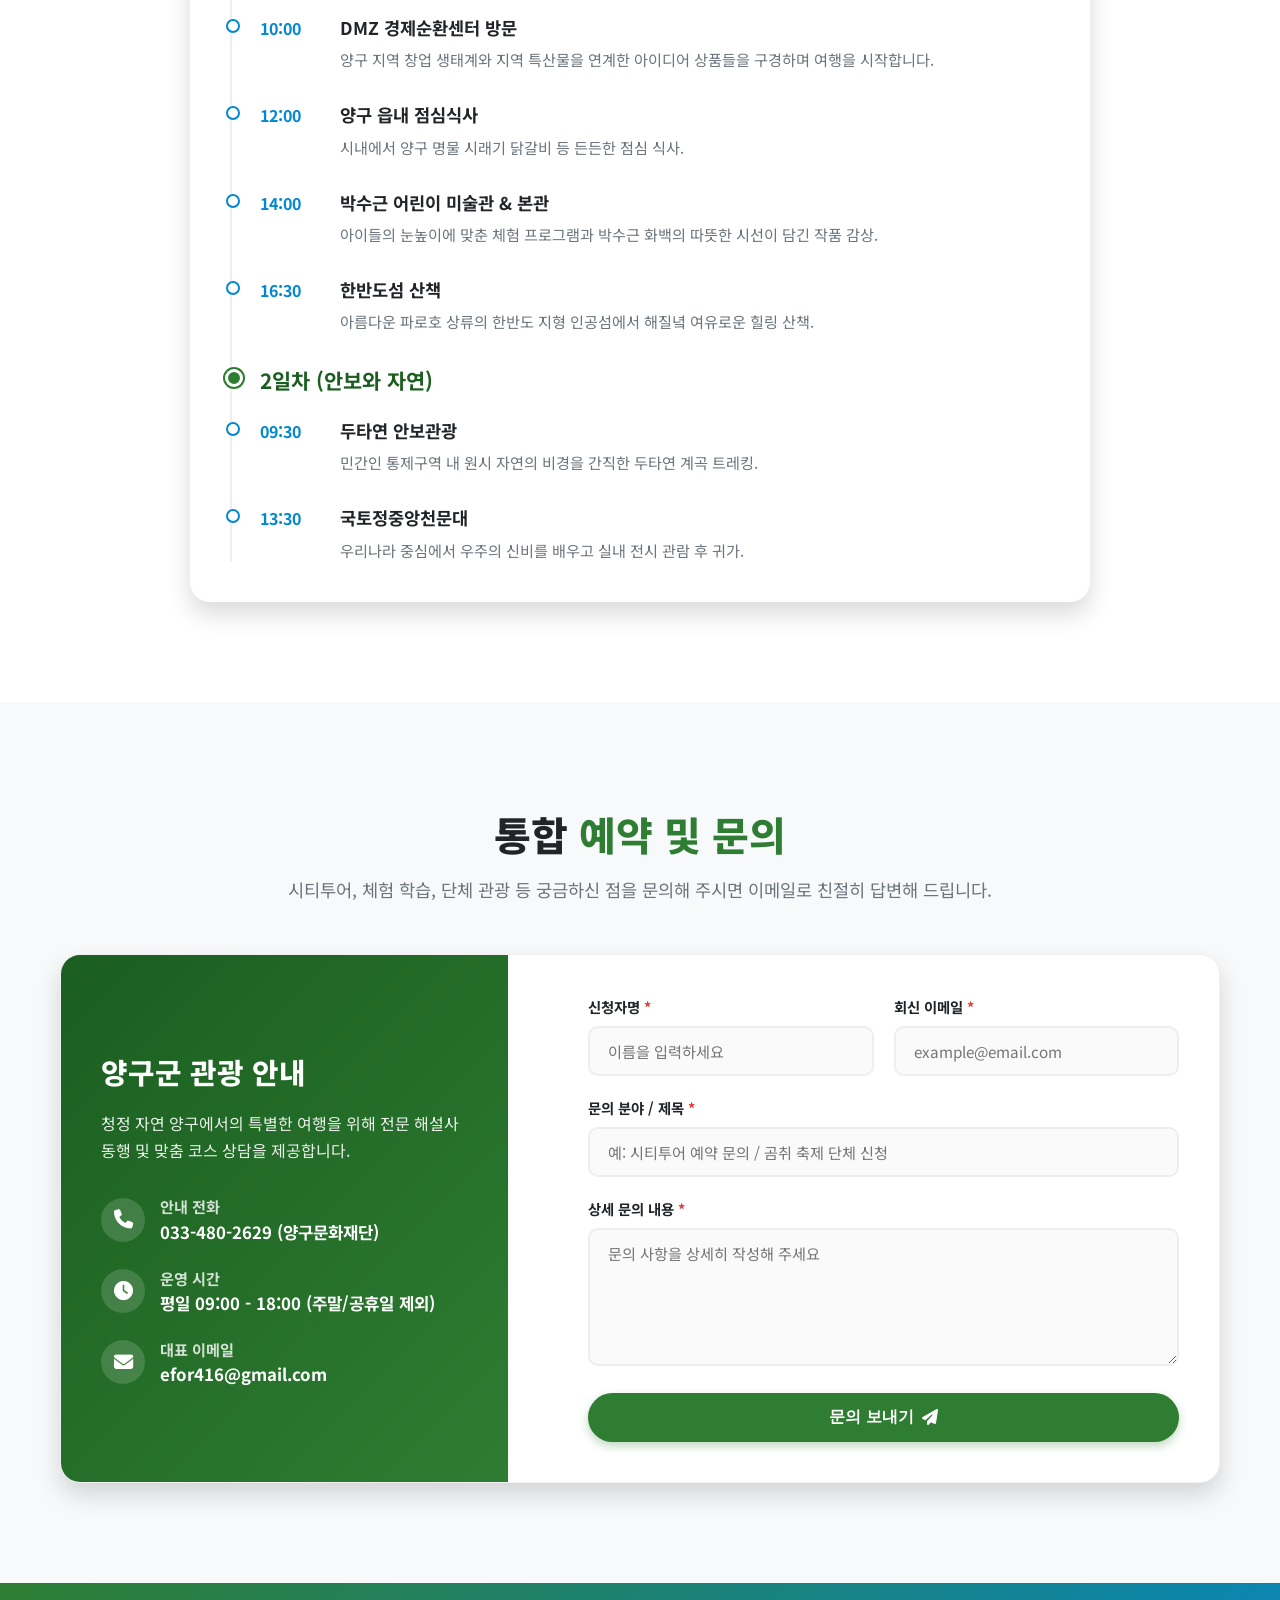
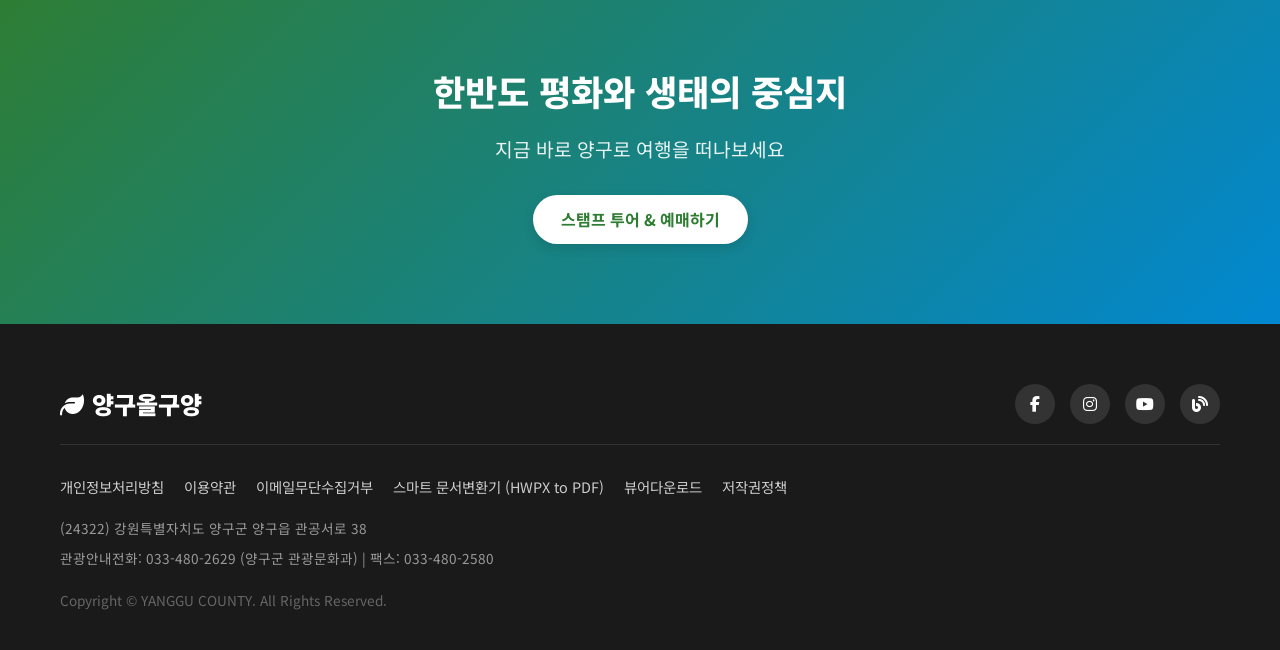
==== commit 42d96698: "love" ====
--- a/index.html
+++ b/index.html
@@ -1,5 +1,6 @@
 <!DOCTYPE html>
 <html lang="ko">
+
 <head>
     <meta charset="UTF-8">
     <meta name="viewport" content="width=device-width, initial-scale=1.0">
@@ -7,17 +8,19 @@
     <meta name="description" content="한반도의 배꼽, 청정 양구의 문화관광 정보를 안내합니다. 주요 관광지, 축제, 체험 정보를 확인하세요.">
     <meta name="naver-site-verification" content="79edc1620f75f3ebeb8674f77e74435f9a42cd1e" />
     <meta name="google-site-verification" content="ClmIiTq5rTD043HpKIIFCsi1sNQnl1bfOAo5dmAW1q8" />
-    
+
     <link rel="stylesheet" href="styles.css">
-    
+
     <!-- Google Fonts -->
     <link rel="preconnect" href="https://fonts.googleapis.com">
     <link rel="preconnect" href="https://fonts.gstatic.com" crossorigin>
-    <link href="https://fonts.googleapis.com/css2?family=Noto+Sans+KR:wght@300;400;500;700;900&display=swap" rel="stylesheet">
-    
+    <link href="https://fonts.googleapis.com/css2?family=Noto+Sans+KR:wght@300;400;500;700;900&display=swap"
+        rel="stylesheet">
+
     <!-- FontAwesome -->
     <link rel="stylesheet" href="https://cdnjs.cloudflare.com/ajax/libs/font-awesome/6.4.0/css/all.min.css">
 </head>
+
 <body>
 
     <!-- Header -->
@@ -29,7 +32,7 @@
                     <span class="logo-text">양구올구양</span>
                 </a>
             </div>
-            
+
             <nav class="desktop-nav">
                 <ul>
                     <li><a href="#attractions">관광명소</a></li>
@@ -39,7 +42,7 @@
                     <li><a href="#reservation">예약하기</a></li>
                 </ul>
             </nav>
-            
+
             <div class="header-utils">
                 <div class="lang-selector">
                     <i class="fa-solid fa-globe"></i> KOR
@@ -49,7 +52,7 @@
                 </button>
             </div>
         </div>
-        
+
         <!-- Mobile Navigation -->
         <div class="mobile-nav" id="mobile-nav">
             <button class="close-menu-btn" id="close-menu-btn"><i class="fa-solid fa-times"></i></button>
@@ -83,12 +86,12 @@
     <section class="quick-services" id="services">
         <div class="container">
             <div class="service-grid">
-                <a href="#" class="service-card reveal">
+                <a href="stamp-tour.html" class="service-card reveal">
                     <div class="icon-wrap"><i class="fa-solid fa-bus"></i></div>
                     <h3>시티투어</h3>
                     <p>편안하고 안전한 양구 투어</p>
                 </a>
-                <a href="#" class="service-card reveal">
+                <a href="stamp-tour.html" class="service-card reveal">
                     <div class="icon-wrap"><i class="fa-solid fa-shield-halved"></i></div>
                     <h3>안보관광</h3>
                     <p>생생한 분단의 현장 체험</p>
@@ -98,7 +101,7 @@
                     <h3>캠핑/숙박</h3>
                     <p>자연과 함께하는 휴식</p>
                 </a>
-                <a href="#" class="service-card reveal">
+                <a href="stamp-tour.html" class="service-card reveal">
                     <div class="icon-wrap"><i class="fa-solid fa-calendar-check"></i></div>
                     <h3>통합예약</h3>
                     <p>원스톱 관광지 예약</p>
@@ -115,7 +118,10 @@
                 <p>아름다운 양구의 모습을 생생하게 감상해보세요.</p>
             </div>
             <div class="video-container reveal">
-                <iframe width="100%" height="500" src="https://www.youtube.com/embed/1ogaGDS-Wug" title="YouTube video player" frameborder="0" allow="accelerometer; autoplay; clipboard-write; encrypted-media; gyroscope; picture-in-picture" allowfullscreen></iframe>
+                <iframe width="100%" height="500" src="https://www.youtube.com/embed/1ogaGDS-Wug"
+                    title="YouTube video player" frameborder="0"
+                    allow="accelerometer; autoplay; clipboard-write; encrypted-media; gyroscope; picture-in-picture"
+                    allowfullscreen></iframe>
             </div>
         </div>
     </section>
@@ -127,7 +133,7 @@
                 <h2>양구의 <span>주요 명소</span></h2>
                 <p>자연과 역사가 살아 숨 쉬는 아름다운 양구를 만나보세요.</p>
             </div>
-            
+
             <div class="attraction-grid">
                 <!-- Card 1 -->
                 <div class="attraction-card reveal">
@@ -141,7 +147,7 @@
                         <a href="#" class="read-more">자세히 보기 <i class="fa-solid fa-chevron-right"></i></a>
                     </div>
                 </div>
-                
+
                 <!-- Card 2 -->
                 <div class="attraction-card reveal" style="transition-delay: 0.1s;">
                     <div class="card-img">
@@ -154,11 +160,12 @@
                         <a href="#" class="read-more">자세히 보기 <i class="fa-solid fa-chevron-right"></i></a>
                     </div>
                 </div>
-                
+
                 <!-- Card 3 -->
                 <div class="attraction-card reveal" style="transition-delay: 0.2s;">
                     <div class="card-img">
-                        <img src="images/observatory_night_1779165054197.png" alt="국토정중앙천문대" id="img-observatory" class="dynamic-img">
+                        <img src="images/observatory_night_1779165054197.png" alt="국토정중앙천문대" id="img-observatory"
+                            class="dynamic-img">
                         <div class="card-badge">체험/전시</div>
                     </div>
                     <div class="card-content">
@@ -178,7 +185,7 @@
                 <h2>다채로운 <span>축제와 행사</span></h2>
                 <p>사계절 내내 즐거움이 가득한 양구의 축제에 참여하세요.</p>
             </div>
-            
+
             <div class="festival-content reveal">
                 <div class="festival-featured">
                     <div class="festival-info">
@@ -207,7 +214,8 @@
                     <div class="festival-item">
                         <div class="date-box">
                             <span class="month">10월 말</span>
-                            <span class="day" style="font-size: 0.85rem; line-height: 1.2; padding-top: 5px;">시래기<br>사과</span>
+                            <span class="day"
+                                style="font-size: 0.85rem; line-height: 1.2; padding-top: 5px;">시래기<br>사과</span>
                         </div>
                         <div class="item-info">
                             <h4>청춘양구 펀치볼 시래기사과축제</h4>
@@ -236,7 +244,7 @@
                 <h2>양구 <span>곰취 종합 홍보관</span></h2>
                 <p>청정 자연의 선물 양구 곰취와 매년 펼쳐지는 싱그러운 축제 소식을 한눈에 확인하세요.</p>
             </div>
-            
+
             <div class="gomchwi-center reveal">
                 <!-- Tabs Navigation -->
                 <div class="gomchwi-tabs-header">
@@ -250,7 +258,7 @@
                         <i class="fa-solid fa-fire"></i> 지난 축제 핫이슈
                     </button>
                 </div>
-                
+
                 <div class="gomchwi-tabs-content">
                     <!-- Tab 1: Introduction -->
                     <div class="gomchwi-tab-pane active" id="gomchwi-intro">
@@ -260,17 +268,21 @@
                                     <img src="images/gomchwi_fresh.png" alt="양구 곰취 생잎" id="gomchwi-gallery-main-img">
                                 </div>
                                 <div class="gallery-thumbs">
-                                    <img src="images/gomchwi_fresh.png" alt="양구 곰취 생잎" class="thumb active" onclick="changeGomchwiImage(this.src)">
-                                    <img src="images/gomchwi_harvest.png" alt="곰취 수확 현장" class="thumb" onclick="changeGomchwiImage(this.src)">
-                                    <img src="images/gomchwi_dish.png" alt="곰취 쌈 요리" class="thumb" onclick="changeGomchwiImage(this.src)">
-                                </div>
-                            </div>
-                            
+                                    <img src="images/gomchwi_fresh.png" alt="양구 곰취 생잎" class="thumb active"
+                                        onclick="changeGomchwiImage(this.src)">
+                                    <img src="images/gomchwi_harvest.png" alt="곰취 수확 현장" class="thumb"
+                                        onclick="changeGomchwiImage(this.src)">
+                                    <img src="images/gomchwi_dish.png" alt="곰취 쌈 요리" class="thumb"
+                                        onclick="changeGomchwiImage(this.src)">
+                                </div>
+                            </div>
+
                             <div class="gomchwi-details">
                                 <span class="badge"><i class="fa-solid fa-star"></i> 양구 5대 명품</span>
                                 <h3>자연의 향과 맛을 간직한 산나물의 제왕</h3>
-                                <p>양구 곰취는 해발 600m 이상의 고산지대에서 자라나 독특한 향과 쌉싸름한 맛이 일품입니다. 동의보감에도 기록될 만큼 영양이 풍부하여, 봄철 입맛을 돋우고 피로를 해소하는 데 으뜸인 웰빙 식품입니다.</p>
-                                
+                                <p>양구 곰취는 해발 600m 이상의 고산지대에서 자라나 독특한 향과 쌉싸름한 맛이 일품입니다. 동의보감에도 기록될 만큼 영양이 풍부하여, 봄철 입맛을
+                                    돋우고 피로를 해소하는 데 으뜸인 웰빙 식품입니다.</p>
+
                                 <div class="gomchwi-features">
                                     <div class="feat-item">
                                         <div class="feat-icon"><i class="fa-solid fa-wind"></i></div>
@@ -289,12 +301,13 @@
                                 </div>
                                 <div class="gomchwi-action" style="margin-top: 25px;">
                                     <a href="#reservation" class="btn btn-primary">양구 투어 예약</a>
-                                    <a href="#" class="btn btn-outline-dark">제철 곰취 구매 문의 <i class="fa-solid fa-arrow-right"></i></a>
-                                </div>
-                            </div>
-                        </div>
-                    </div>
-                    
+                                    <a href="#" class="btn btn-outline-dark">제철 곰취 구매 문의 <i
+                                            class="fa-solid fa-arrow-right"></i></a>
+                                </div>
+                            </div>
+                        </div>
+                    </div>
+
                     <!-- Tab 2: Festival Info -->
                     <div class="gomchwi-tab-pane" id="gomchwi-festival-info">
                         <div class="gomchwi-intro-grid">
@@ -306,12 +319,12 @@
                                     <p><i class="fa-solid fa-location-dot"></i> 강원특별자치도 양구군 레포츠공원 일원</p>
                                 </div>
                             </div>
-                            
+
                             <div class="gomchwi-details">
                                 <span class="badge badge-accent"><i class="fa-solid fa-clover"></i> 5월의 싱그러움</span>
                                 <h3>제23회 양구 곰취축제 안내</h3>
                                 <p>매년 봄의 정취가 무르익는 5월, 청정 양구의 자연 속에서 향긋한 곰취를 직접 수확하고 맛볼 수 있는 양구의 대표 축제입니다.</p>
-                                
+
                                 <div class="festival-schedule-box">
                                     <div class="sched-item">
                                         <span class="label">축제 기간</span>
@@ -323,25 +336,27 @@
                                     </div>
                                     <div class="sched-item">
                                         <span class="label">이용 문의</span>
-                                        <span class="val"><i class="fa-solid fa-phone"></i> 양구문화재단 축제공연팀 (033-482-9079)</span>
+                                        <span class="val"><i class="fa-solid fa-phone"></i> 양구문화재단 축제공연팀
+                                            (033-482-9079)</span>
                                     </div>
                                 </div>
-                                
+
                                 <div class="gomchwi-action" style="margin-top: 25px;">
                                     <a href="#reservation" class="btn btn-primary">체험 및 텐트 사전예약</a>
-                                    <a href="#" class="btn btn-outline-dark">리플릿 다운로드 <i class="fa-solid fa-download"></i></a>
-                                </div>
-                            </div>
-                        </div>
-                    </div>
-                    
+                                    <a href="#" class="btn btn-outline-dark">리플릿 다운로드 <i
+                                            class="fa-solid fa-download"></i></a>
+                                </div>
+                            </div>
+                        </div>
+                    </div>
+
                     <!-- Tab 3: Last Festival Hot Issues -->
                     <div class="gomchwi-tab-pane" id="gomchwi-festival-news">
                         <div class="festival-news-header">
                             <h3><i class="fa-solid fa-ranking-star"></i> 지난 축제 가장 핫했던 순간 TOP 3</h3>
                             <p>수많은 관광객들의 뜨거운 성원 속에 성황리에 종료된 지난 축제의 생생한 인기 소식을 전합니다.</p>
                         </div>
-                        
+
                         <div class="news-cards-grid">
                             <!-- Card 1 -->
                             <div class="news-card">
@@ -352,10 +367,11 @@
                                 <div class="news-body">
                                     <span class="news-date">지난 축제 현장</span>
                                     <h4>곰취 삼겹살 화로구이 존 인기 폭발</h4>
-                                    <p>축제장 한편에 마련된 300석 규모의 화로구이 존은 발 디딜 틈 없이 붐볐습니다. 현장에서 갓 구매한 싱싱한 곰취 잎에 노릇하게 구워진 삼겹살을 싸 먹는 향긋함에 빠져 하루에만 2톤 이상의 삼겹살이 소비되는 기록을 세웠습니다.</p>
-                                </div>
-                            </div>
-                            
+                                    <p>축제장 한편에 마련된 300석 규모의 화로구이 존은 발 디딜 틈 없이 붐볐습니다. 현장에서 갓 구매한 싱싱한 곰취 잎에 노릇하게 구워진 삼겹살을
+                                        싸 먹는 향긋함에 빠져 하루에만 2톤 이상의 삼겹살이 소비되는 기록을 세웠습니다.</p>
+                                </div>
+                            </div>
+
                             <!-- Card 2 -->
                             <div class="news-card">
                                 <div class="news-img">
@@ -365,10 +381,11 @@
                                 <div class="news-body">
                                     <span class="news-date">지난 축제 현장</span>
                                     <h4>산지 직송 곰취 채취 체험 조기 완판</h4>
-                                    <p>대암산 자락의 청정 농가에서 직접 곰취를 뜯어보는 수확 체험 프로그램이 시작 10분 만에 주말 전 회차가 매진되었습니다. 아이들과 함께 온 가족 단위 관광객들에게 자연 학습장으로 큰 극찬을 받았습니다.</p>
-                                </div>
-                            </div>
-                            
+                                    <p>대암산 자락의 청정 농가에서 직접 곰취를 뜯어보는 수확 체험 프로그램이 시작 10분 만에 주말 전 회차가 매진되었습니다. 아이들과 함께 온 가족
+                                        단위 관광객들에게 자연 학습장으로 큰 극찬을 받았습니다.</p>
+                                </div>
+                            </div>
+
                             <!-- Card 3 -->
                             <div class="news-card">
                                 <div class="news-img">
@@ -378,7 +395,8 @@
                                 <div class="news-body">
                                     <span class="news-date">지난 축제 현장</span>
                                     <h4>30m 초대형 곰취 떡메치기 성공</h4>
-                                    <p>축제 2일 차에 진행된 30m 길이의 초대형 곰취 떡메치기는 축제 최고의 볼거리였습니다. 양구 군민과 관광객들이 한마음으로 떡을 메치고, 완성된 고소하고 향긋한 곰취 떡은 그 자리에서 2,000여 명의 시식단에게 나누어져 큰 감동을 안겼습니다.</p>
+                                    <p>축제 2일 차에 진행된 30m 길이의 초대형 곰취 떡메치기는 축제 최고의 볼거리였습니다. 양구 군민과 관광객들이 한마음으로 떡을 메치고, 완성된
+                                        고소하고 향긋한 곰취 떡은 그 자리에서 2,000여 명의 시식단에게 나누어져 큰 감동을 안겼습니다.</p>
                                 </div>
                             </div>
                         </div>
@@ -395,7 +413,7 @@
                 <h2>청정 양구 <span>야생화 체험</span></h2>
                 <p>자연이 주는 특별한 선물, 야생화 원료를 체험해보세요.</p>
             </div>
-            
+
             <div class="experience-grid">
                 <!-- 원료개발 -->
                 <div class="experience-card reveal">
@@ -409,7 +427,8 @@
                     </div>
                     <div class="exp-content">
                         <h3>야생화원료개발</h3>
-                        <p>해안야생화공원 또는 전문화훼농가 청정한 환경에서 재배된 야생화를 일상생활에 유용하게 사용하시도록 원료를 개발하고 제공하며 현재는 화장품과 식재료 원료로 제공되고 있습니다.</p>
+                        <p>해안야생화공원 또는 전문화훼농가 청정한 환경에서 재배된 야생화를 일상생활에 유용하게 사용하시도록 원료를 개발하고 제공하며 현재는 화장품과 식재료 원료로 제공되고
+                            있습니다.</p>
                         <div class="contact-info">
                             <strong>원료구입 및 개발 문의</strong><br>
                             <i class="fa-solid fa-phone"></i> 연락처 : 033-481-9916<br>
@@ -417,7 +436,7 @@
                         </div>
                     </div>
                 </div>
-                
+
                 <!-- 원료체험 -->
                 <div class="experience-card reveal" style="transition-delay: 0.2s;">
                     <div class="exp-images single-img">
@@ -425,7 +444,8 @@
                     </div>
                     <div class="exp-content">
                         <h3>이색원료체험</h3>
-                        <p>고급 화장품 원료와 청정 야생화 추출물을 활용하여 내 피부에 맞는 나만의 화장품을 만들어 가실 수 있는 체험을 시행하고 있습니다. 저렴한 가격의 체험이지만 원료 소재 만큼은 고급원료만을 사용하고 있으며, 운영 기간에 체험 시간 내에 방문하시면 언제든지 체험을 하실 수 있습니다.</p>
+                        <p>고급 화장품 원료와 청정 야생화 추출물을 활용하여 내 피부에 맞는 나만의 화장품을 만들어 가실 수 있는 체험을 시행하고 있습니다. 저렴한 가격의 체험이지만 원료 소재
+                            만큼은 고급원료만을 사용하고 있으며, 운영 기간에 체험 시간 내에 방문하시면 언제든지 체험을 하실 수 있습니다.</p>
                         <div class="contact-info">
                             <strong>체험 및 예약문의</strong><br>
                             <i class="fa-solid fa-phone"></i> 연락처 : 033-481-9918<br>
@@ -444,7 +464,7 @@
                 <h2>양구의 자산, <span>농촌 체험관광</span></h2>
                 <p>사과와 딸기 등 양구의 맑은 자연이 키운 신선한 농산물을 직접 수확해보세요.</p>
             </div>
-            
+
             <div class="attraction-grid">
                 <!-- Card 1 -->
                 <div class="attraction-card reveal">
@@ -458,7 +478,7 @@
                         <a href="#" class="read-more">예약 안내 <i class="fa-solid fa-chevron-right"></i></a>
                     </div>
                 </div>
-                
+
                 <!-- Card 2 -->
                 <div class="attraction-card reveal" style="transition-delay: 0.1s;">
                     <div class="card-img">
@@ -471,10 +491,11 @@
                         <a href="#" class="read-more">예약 안내 <i class="fa-solid fa-chevron-right"></i></a>
                     </div>
                 </div>
-                
+
                 <!-- Card 3 -->
                 <div class="attraction-card reveal" style="transition-delay: 0.2s;">
-                    <div class="card-img" style="background: linear-gradient(135deg, #e8f5e9, #a5d6a7); display: flex; align-items: center; justify-content: center; font-size: 4rem; color: var(--primary-color);">
+                    <div class="card-img"
+                        style="background: linear-gradient(135deg, #e8f5e9, #a5d6a7); display: flex; align-items: center; justify-content: center; font-size: 4rem; color: var(--primary-color);">
                         <i class="fa-solid fa-leaf"></i>
                         <div class="card-badge">특산물 체험</div>
                     </div>
@@ -495,11 +516,12 @@
                 <h2>추운 겨울, <span>따뜻한 실내 체험</span></h2>
                 <p>가족, 연인, 친구들과 함께 양구의 이색 공방과 실내 전시를 즐겨보세요.</p>
             </div>
-            
+
             <div class="attraction-grid">
                 <!-- Card 1 -->
                 <div class="attraction-card reveal">
-                    <div class="card-img" style="background: linear-gradient(135deg, #e8f5e9, #c8e6c9); display: flex; align-items: center; justify-content: center; font-size: 4rem; color: var(--primary-color);">
+                    <div class="card-img"
+                        style="background: linear-gradient(135deg, #e8f5e9, #c8e6c9); display: flex; align-items: center; justify-content: center; font-size: 4rem; color: var(--primary-color);">
                         <i class="fa-solid fa-hammer"></i>
                         <div class="card-badge">공예체험</div>
                     </div>
@@ -509,10 +531,11 @@
                         <a href="#" class="read-more">상세보기 <i class="fa-solid fa-chevron-right"></i></a>
                     </div>
                 </div>
-                
+
                 <!-- Card 2 -->
                 <div class="attraction-card reveal" style="transition-delay: 0.1s;">
-                    <div class="card-img" style="background: linear-gradient(135deg, #e1f5fe, #b3e5fc); display: flex; align-items: center; justify-content: center; font-size: 4rem; color: var(--secondary-color);">
+                    <div class="card-img"
+                        style="background: linear-gradient(135deg, #e1f5fe, #b3e5fc); display: flex; align-items: center; justify-content: center; font-size: 4rem; color: var(--secondary-color);">
                         <i class="fa-solid fa-vase"></i>
                         <div class="card-badge">도자기체험</div>
                     </div>
@@ -522,10 +545,11 @@
                         <a href="#" class="read-more">상세보기 <i class="fa-solid fa-chevron-right"></i></a>
                     </div>
                 </div>
-                
+
                 <!-- Card 3 -->
                 <div class="attraction-card reveal" style="transition-delay: 0.2s;">
-                    <div class="card-img" style="background: linear-gradient(135deg, #fff3e0, #ffe0b2); display: flex; align-items: center; justify-content: center; font-size: 4rem; color: #e65100;">
+                    <div class="card-img"
+                        style="background: linear-gradient(135deg, #fff3e0, #ffe0b2); display: flex; align-items: center; justify-content: center; font-size: 4rem; color: #e65100;">
                         <i class="fa-solid fa-palette"></i>
                         <div class="card-badge">문화관람</div>
                     </div>
@@ -548,7 +572,8 @@
             </div>
             <div class="map-container reveal" id="tour-map-btn" title="클릭하여 상세 정보 보기">
                 <img src="images/tour_map.jpg" alt="양구군 관광안내지도" class="full-width-img" style="cursor: pointer;">
-                <div class="map-overlay-text"><i class="fa-solid fa-hand-pointer"></i> 지도를 클릭하면 주소와 연락처를 확인할 수 있습니다</div>
+                <div class="map-overlay-text"><i class="fa-solid fa-hand-pointer"></i> 지도를 클릭하면 주소와 연락처를 확인할 수 있습니다
+                </div>
             </div>
         </div>
     </section>
@@ -560,19 +585,21 @@
                 <h2>양구 <span>맞춤형 여행 코스</span></h2>
                 <p>DMZ 경제순환센터부터 박수근 어린이미술관까지, 시간별·목적별 완벽한 여행 일정을 확인하세요.</p>
             </div>
-            
+
             <div class="course-tabs reveal">
                 <div class="tab-buttons">
                     <button class="tab-btn active" data-target="weekend">주말 1박 2일 코스</button>
                     <button class="tab-btn" data-target="weekday">평일 당일 코스</button>
                     <button class="tab-btn" data-target="bus">대중교통(버스) 가이드</button>
                 </div>
-                
+
                 <div class="tab-content">
                     <!-- Tab 1: Weekend -->
                     <div class="tab-pane active" id="weekend">
                         <div class="timeline">
-                            <div class="timeline-day"><h3>1일차 (가족 체험의 날)</h3></div>
+                            <div class="timeline-day">
+                                <h3>1일차 (가족 체험의 날)</h3>
+                            </div>
                             <div class="timeline-item">
                                 <div class="time">10:00</div>
                                 <div class="content">
@@ -601,7 +628,9 @@
                                     <p>아름다운 파로호 상류의 한반도 지형 인공섬에서 해질녘 여유로운 힐링 산책.</p>
                                 </div>
                             </div>
-                            <div class="timeline-day" style="margin-top: 30px;"><h3>2일차 (안보와 자연)</h3></div>
+                            <div class="timeline-day" style="margin-top: 30px;">
+                                <h3>2일차 (안보와 자연)</h3>
+                            </div>
                             <div class="timeline-item">
                                 <div class="time">09:30</div>
                                 <div class="content">
@@ -618,11 +647,13 @@
                             </div>
                         </div>
                     </div>
-                    
+
                     <!-- Tab 2: Weekday -->
                     <div class="tab-pane" id="weekday">
                         <div class="timeline">
-                            <div class="timeline-day"><h3>평일 힐링 코스</h3></div>
+                            <div class="timeline-day">
+                                <h3>평일 힐링 코스</h3>
+                            </div>
                             <div class="timeline-item">
                                 <div class="time">10:00</div>
                                 <div class="content">
@@ -653,22 +684,25 @@
                             </div>
                         </div>
                     </div>
-                    
+
                     <!-- Tab 3: Bus Info -->
                     <div class="tab-pane" id="bus">
                         <div class="bus-info-card">
                             <h3><i class="fa-solid fa-bus"></i> 뚜벅이를 위한 양구 대중교통 가이드</h3>
                             <div class="bus-section">
                                 <h4>1. 가장 추천: 양구 시티투어 버스</h4>
-                                <p>넓은 양구 지역을 개별 버스로 다니기엔 제약이 많습니다. <strong>춘천역에서 출발하는 양구 시티투어 버스(금,토,일 운영)</strong>를 예약하시면 박수근미술관, 두타연, 펀치볼 등 주요 핵심 관광지를 가장 편리하고 저렴하게 둘러볼 수 있습니다.</p>
+                                <p>넓은 양구 지역을 개별 버스로 다니기엔 제약이 많습니다. <strong>춘천역에서 출발하는 양구 시티투어 버스(금,토,일 운영)</strong>를
+                                    예약하시면 박수근미술관, 두타연, 펀치볼 등 주요 핵심 관광지를 가장 편리하고 저렴하게 둘러볼 수 있습니다.</p>
                             </div>
                             <div class="bus-section">
                                 <h4>2. 양구 읍내 도보/시내버스 여행</h4>
-                                <p>양구 시외버스터미널 도착 후, 파로호 꽃섬이나 양구 5일장, DMZ 경제순환센터 등은 읍내에서 가깝기 때문에 도보나 단거리 택시 이동을 추천합니다.</p>
+                                <p>양구 시외버스터미널 도착 후, 파로호 꽃섬이나 양구 5일장, DMZ 경제순환센터 등은 읍내에서 가깝기 때문에 도보나 단거리 택시 이동을 추천합니다.
+                                </p>
                             </div>
                             <div class="bus-section">
                                 <h4>3. 농어촌 버스 탑승 팁</h4>
-                                <p>외곽 명소(수목원, 박수근미술관)로 향하는 농어촌 버스는 배차 간격이 넓습니다. 반드시 양구군청 교통정보 홈페이지나 터미널에서 시간표를 확인하고 움직이셔야 하며, 귀가 버스 시간도 미리 체크해 두는 것이 필수입니다.</p>
+                                <p>외곽 명소(수목원, 박수근미술관)로 향하는 농어촌 버스는 배차 간격이 넓습니다. 반드시 양구군청 교통정보 홈페이지나 터미널에서 시간표를 확인하고
+                                    움직이셔야 하며, 귀가 버스 시간도 미리 체크해 두는 것이 필수입니다.</p>
                             </div>
                             <a href="#" class="btn btn-primary" style="margin-top: 15px;">시티투어 사전 예약하기</a>
                         </div>
@@ -685,12 +719,12 @@
                 <h2>통합 <span>예약 및 문의</span></h2>
                 <p>시티투어, 체험 학습, 단체 관광 등 궁금하신 점을 문의해 주시면 이메일로 친절히 답변해 드립니다.</p>
             </div>
-            
+
             <div class="reservation-container reveal">
                 <div class="reservation-info-pane">
                     <h3>양구군 관광 안내</h3>
                     <p>청정 자연 양구에서의 특별한 여행을 위해 전문 해설사 동행 및 맞춤 코스 상담을 제공합니다.</p>
-                    
+
                     <div class="info-contacts">
                         <div class="contact-item">
                             <div class="icon"><i class="fa-solid fa-phone"></i></div>
@@ -715,7 +749,7 @@
                         </div>
                     </div>
                 </div>
-                
+
                 <div class="reservation-form-pane">
                     <form id="contact-form">
                         <div class="form-row">
@@ -725,17 +759,21 @@
                             </div>
                             <div class="form-group">
                                 <label for="user_email">회신 이메일 <span class="required">*</span></label>
-                                <input type="email" id="user_email" name="email" placeholder="example@email.com" required>
+                                <input type="email" id="user_email" name="email" placeholder="example@email.com"
+                                    required>
                             </div>
                         </div>
                         <div class="form-group">
                             <label for="inquiry_title">문의 분야 / 제목 <span class="required">*</span></label>
-                            <input type="text" id="inquiry_title" name="title" placeholder="예: 시티투어 예약 문의 / 곰취 축제 단체 신청" required>
+                            <input type="text" id="inquiry_title" name="title" placeholder="예: 시티투어 예약 문의 / 곰취 축제 단체 신청"
+                                required>
                         </div>
                         <div class="form-group">
                             <label for="message">상세 문의 내용 <span class="required">*</span></label>
-                            <textarea id="message" name="message" rows="5" placeholder="문의 사항을 상세히 작성해 주세요" required></textarea>
-                        </div>
+                            <textarea id="message" name="message" rows="5" placeholder="문의 사항을 상세히 작성해 주세요"
+                                required></textarea>
+                        </div>
+                        <input type="hidden" name="time" id="inquiry_time">
                         <button type="submit" class="btn btn-primary btn-submit" id="btn-submit-inquiry">
                             <span>문의 보내기</span> <i class="fa-solid fa-paper-plane"></i>
                         </button>
@@ -751,7 +789,7 @@
         <div class="banner-content">
             <h2>한반도 평화와 생태의 중심지</h2>
             <p>지금 바로 양구로 여행을 떠나보세요</p>
-            <a href="#reservation" class="btn btn-light">예약하러 가기</a>
+            <a href="stamp-tour.html" class="btn btn-light">스탬프 투어 & 예매하기</a>
         </div>
     </section>
 
@@ -770,15 +808,16 @@
                     <a href="#" aria-label="Blog"><i class="fa-solid fa-blog"></i></a>
                 </div>
             </div>
-            
+
             <div class="footer-links">
                 <a href="#">개인정보처리방침</a>
                 <a href="#">이용약관</a>
                 <a href="#">이메일무단수집거부</a>
+                <a href="hwpx-converter.html">스마트 문서변환기 (HWPX to PDF)</a>
                 <a href="#">뷰어다운로드</a>
                 <a href="#">저작권정책</a>
             </div>
-            
+
             <div class="footer-info">
                 <p>(24322) 강원특별자치도 양구군 양구읍 관공서로 38</p>
                 <p>관광안내전화: 033-480-2629 (양구군 관광문화과) | 팩스: 033-480-2580</p>
@@ -795,7 +834,7 @@
                 <button class="modal-tab-btn active" data-target="modal-spots">양구 주요 관광지</button>
                 <button class="modal-tab-btn" data-target="modal-foods">양구 모범 음식점</button>
             </div>
-            
+
             <!-- Tourist Spots -->
             <div class="modal-tab-pane active" id="modal-spots">
                 <div class="modal-list">
@@ -849,7 +888,7 @@
                     </div>
                 </div>
             </div>
-            
+
             <!-- Restaurants -->
             <div class="modal-tab-pane" id="modal-foods">
                 <div class="modal-list">
@@ -893,14 +932,35 @@
             </div>
         </div>
     </div>
+    <!-- Educational/Testing Notice Popup -->
+    <div class="edu-notice-modal" id="edu-notice-modal">
+        <div class="edu-notice-content">
+            <div class="edu-notice-header">
+                <i class="fa-solid fa-circle-exclamation"></i>
+                <h3>알림 및 안내</h3>
+            </div>
+            <div class="edu-notice-body">
+                <p>본 사이트는 <strong>시험용</strong>으로 제작된 임시 웹페이지입니다.</p>
+                <p class="sub-text">실제 양구군청 공식 사이트가 아니오며, 모든 예약 및 문의 정보는 데모로 처리됩니다.</p>
+            </div>
+            <div class="edu-notice-footer">
+                <label class="notice-cookie-label">
+                    <input type="checkbox" id="notice-today-checkbox">
+                    <span>오늘 하루 이 창을 열지 않기</span>
+                </label>
+                <button class="close-btn" id="close-edu-notice-btn">닫기</button>
+            </div>
+        </div>
+    </div>
 
     <!-- EmailJS SDK -->
     <script type="text/javascript" src="https://cdn.jsdelivr.net/npm/@emailjs/browser@3/dist/email.min.js"></script>
     <script type="text/javascript">
-        (function() {
+        (function () {
             emailjs.init("9MlSUAStuV4mJRbS_");
         })();
     </script>
     <script src="script.js"></script>
 </body>
-</html>
+
+</html>
--- a/styles.css
+++ b/styles.css
@@ -298,7 +298,7 @@
     width: 100%;
     height: 100%;
     background-color: #333; /* Fallback */
-    background-image: url('images/new_hero_bg_1779167807430.png');
+    background-image: url('images/yanggu_hero_new.png');
     background-size: cover;
     background-position: center;
     z-index: -2;
@@ -1803,3 +1803,128 @@
     width: 14px;
     text-align: center;
 }
+
+/* --- Premium Educational Notice Modal --- */
+.edu-notice-modal {
+    position: fixed;
+    top: 0;
+    left: 0;
+    width: 100%;
+    height: 100%;
+    background-color: rgba(0, 0, 0, 0.5);
+    backdrop-filter: blur(8px);
+    z-index: 10000;
+    display: flex;
+    align-items: center;
+    justify-content: center;
+    opacity: 0;
+    visibility: hidden;
+    transition: opacity 0.3s ease, visibility 0.3s ease;
+}
+
+.edu-notice-modal.active {
+    opacity: 1;
+    visibility: visible;
+}
+
+.edu-notice-content {
+    background: var(--white);
+    width: 90%;
+    max-width: 450px;
+    border-radius: 16px;
+    box-shadow: 0 20px 40px rgba(0, 0, 0, 0.2);
+    overflow: hidden;
+    transform: scale(0.9);
+    transition: transform 0.3s cubic-bezier(0.34, 1.56, 0.64, 1);
+    border: 1px solid rgba(0, 0, 0, 0.05);
+}
+
+.edu-notice-modal.active .edu-notice-content {
+    transform: scale(1);
+}
+
+.edu-notice-header {
+    background: linear-gradient(135deg, var(--primary-dark), var(--primary-color));
+    color: var(--white);
+    padding: 24px;
+    text-align: center;
+}
+
+.edu-notice-header i {
+    font-size: 2.2rem;
+    margin-bottom: 10px;
+    display: inline-block;
+}
+
+.edu-notice-header h3 {
+    font-size: 1.25rem;
+    font-weight: 700;
+    letter-spacing: 0.5px;
+}
+
+.edu-notice-body {
+    padding: 30px 24px;
+    text-align: center;
+    background-color: var(--white);
+}
+
+.edu-notice-body p {
+    font-size: 1.05rem;
+    color: var(--text-main);
+    line-height: 1.6;
+    margin-bottom: 8px;
+}
+
+.edu-notice-body p strong {
+    color: var(--primary-color);
+    font-weight: 700;
+}
+
+.edu-notice-body .sub-text {
+    font-size: 0.88rem;
+    color: var(--text-muted);
+    margin-bottom: 0;
+}
+
+.edu-notice-footer {
+    display: flex;
+    justify-content: space-between;
+    align-items: center;
+    background-color: var(--bg-alt);
+    padding: 16px 24px;
+    border-top: 1px solid #eee;
+}
+
+.notice-cookie-label {
+    display: flex;
+    align-items: center;
+    gap: 8px;
+    cursor: pointer;
+    font-size: 0.88rem;
+    color: var(--text-muted);
+    user-select: none;
+}
+
+.notice-cookie-label input[type="checkbox"] {
+    width: 16px;
+    height: 16px;
+    accent-color: var(--primary-color);
+    cursor: pointer;
+}
+
+.edu-notice-footer .close-btn {
+    background-color: var(--text-main);
+    color: var(--white);
+    border: none;
+    padding: 8px 20px;
+    border-radius: 6px;
+    font-weight: 700;
+    font-size: 0.9rem;
+    cursor: pointer;
+    transition: all var(--transition-fast);
+}
+
+.edu-notice-footer .close-btn:hover {
+    background-color: #444;
+    transform: translateY(-1px);
+}
